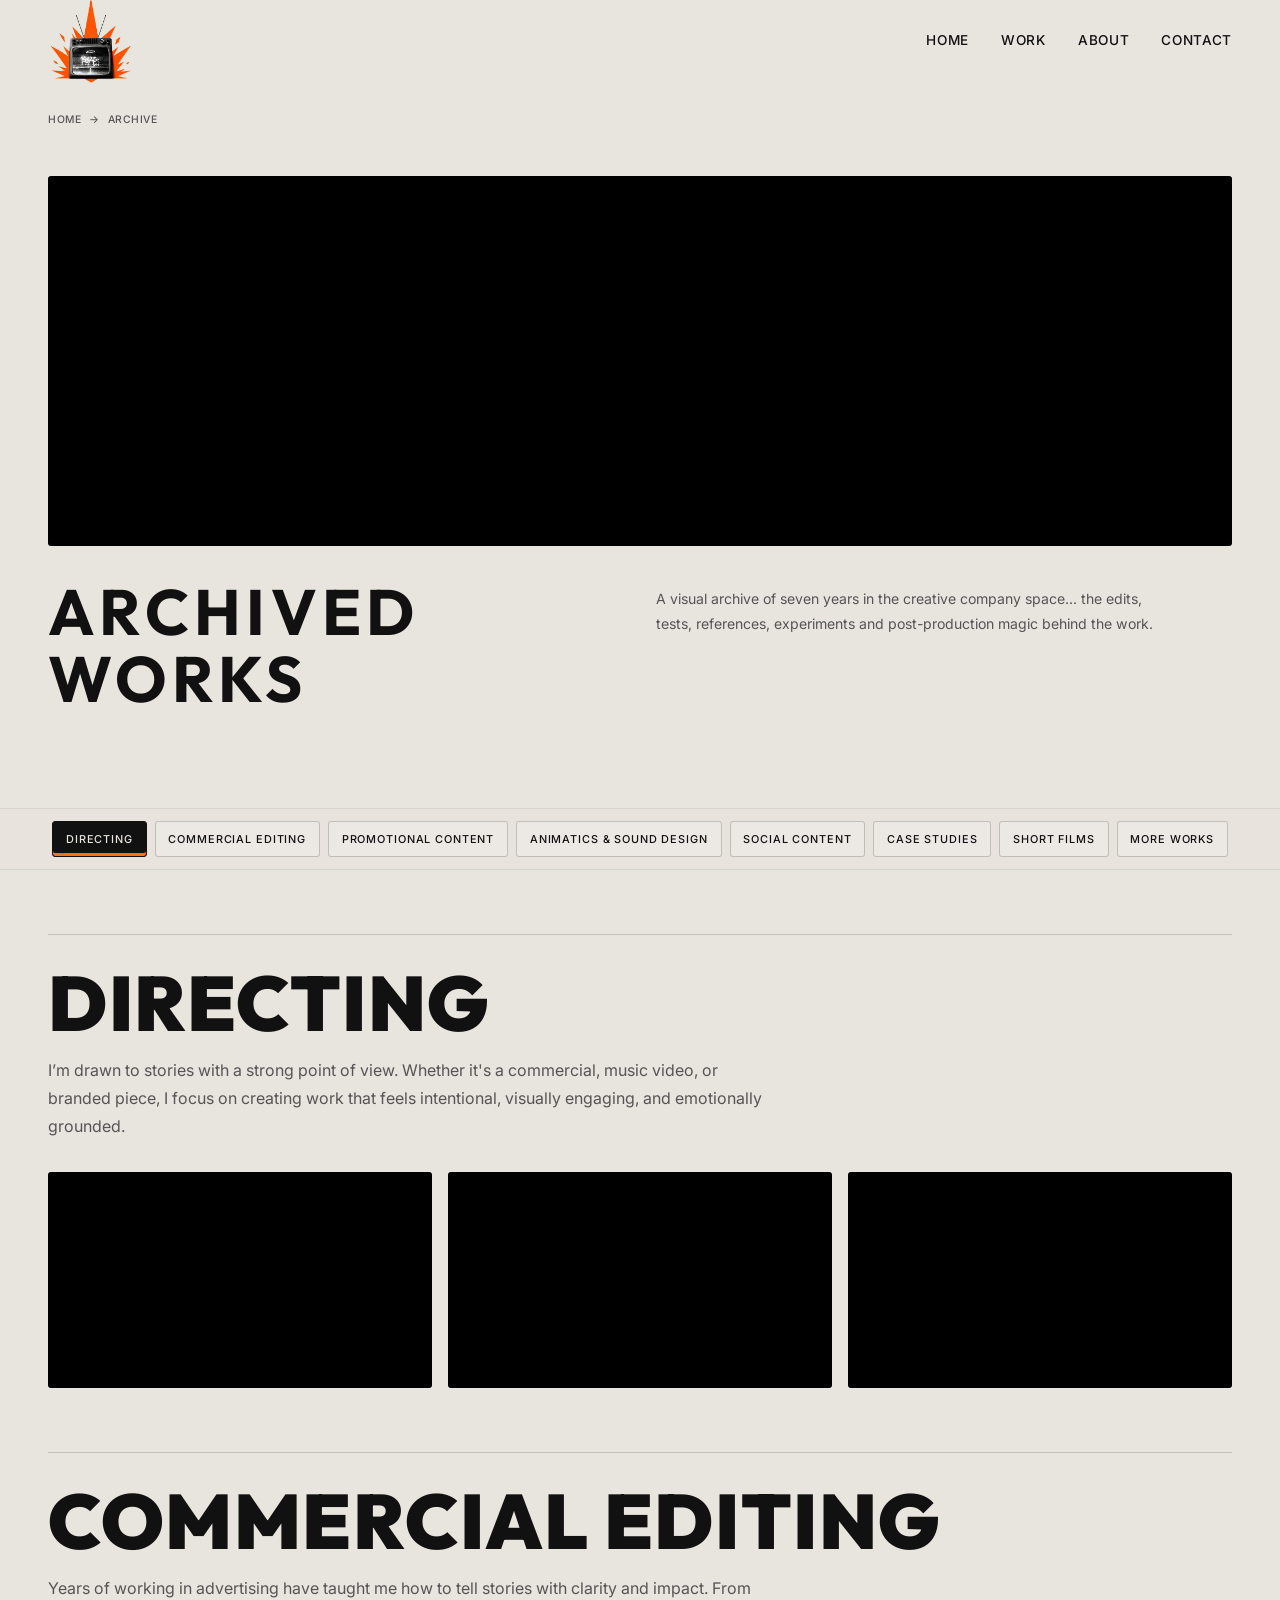
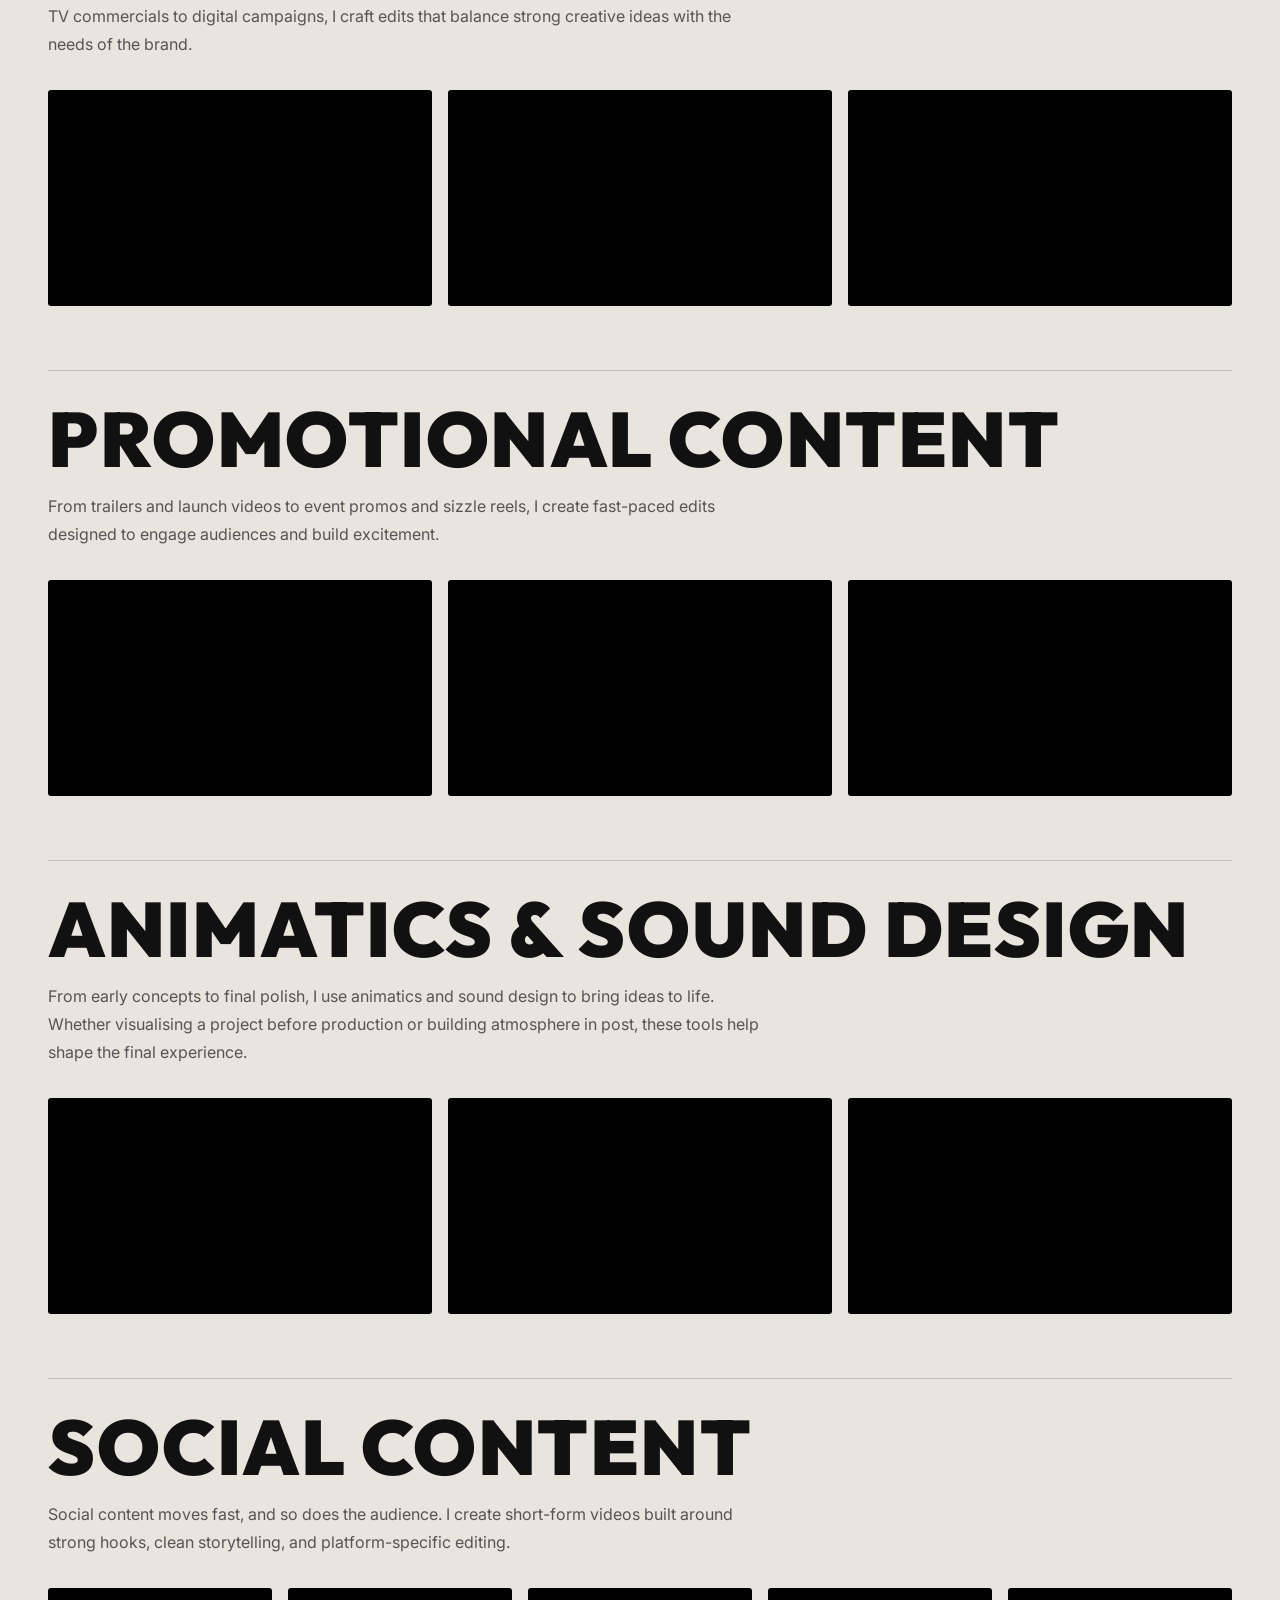
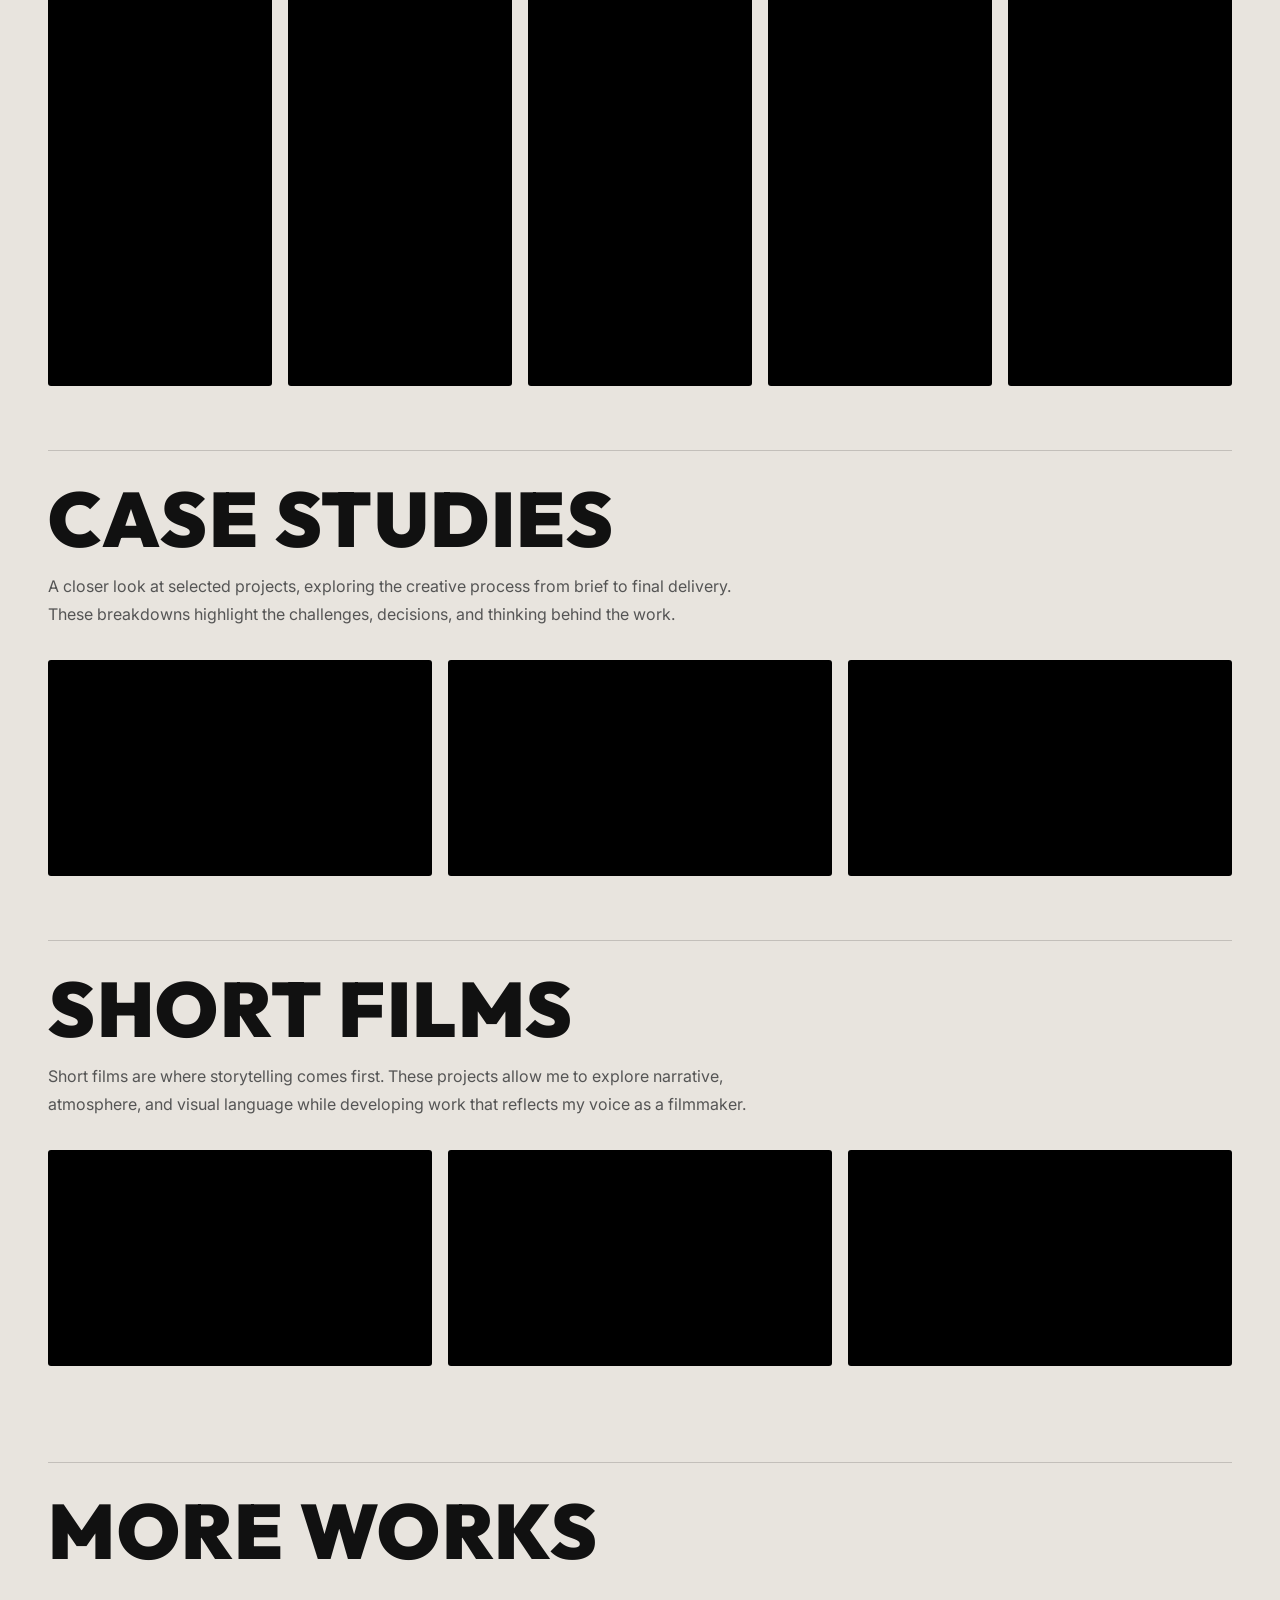
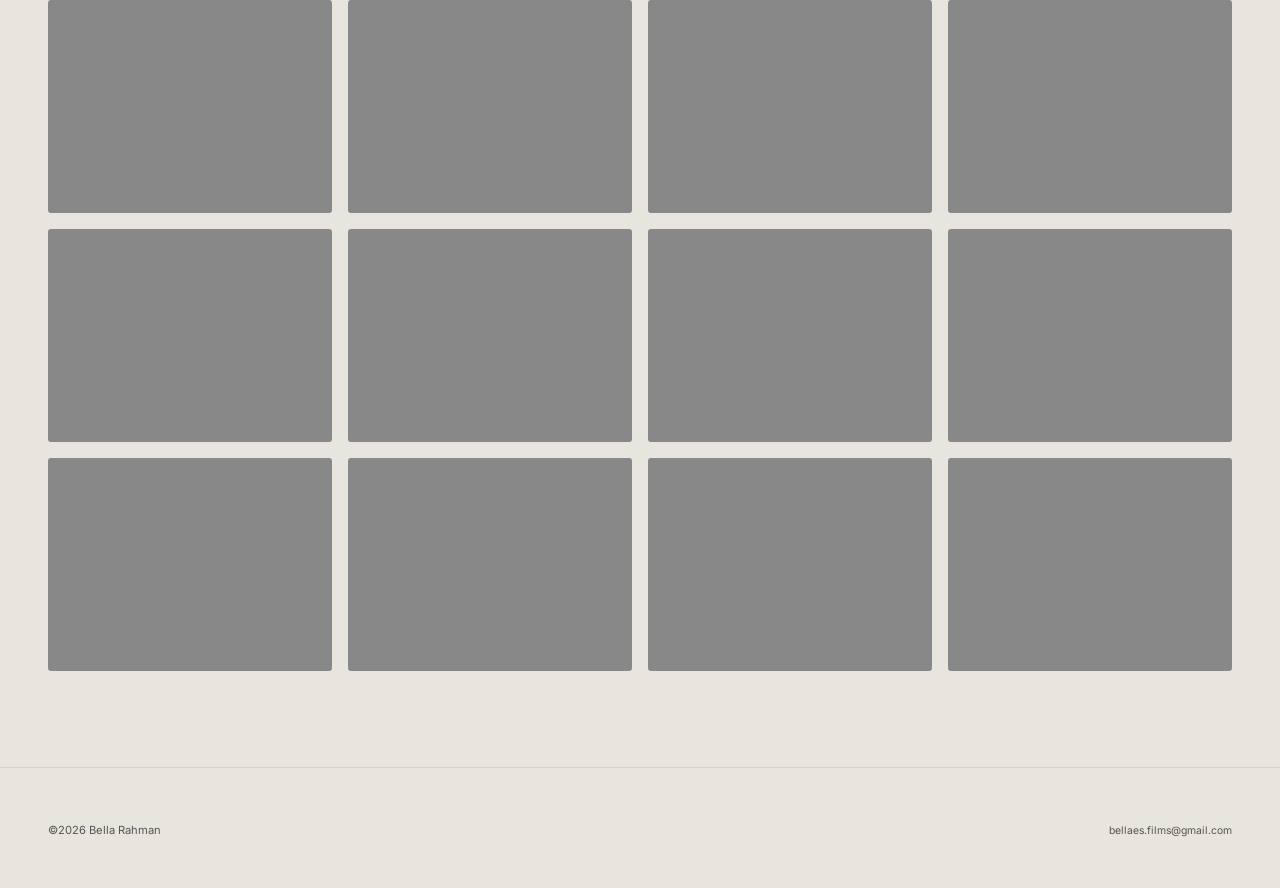
==== archive.html @ 09098a3b "Compress website videos" ====
<!DOCTYPE html>
<html lang="en">

<head>
  <meta charset="UTF-8">
  <meta name="viewport" content="width=device-width, initial-scale=1.0">
  <title>Archived Works — Bella Rahman</title>
  <meta name="description"
    content="A visual archive of seven years in the creative company space... the edits, tests, references, experiments and post-production magic behind the work.">
  <link rel="preconnect" href="https://fonts.googleapis.com">
  <link rel="preconnect" href="https://fonts.gstatic.com" crossorigin>
  <link
    href="https://fonts.googleapis.com/css2?family=Inter:wght@300;400;500;600&family=Outfit:wght@400;500;600;700;800;900&display=swap"
    rel="stylesheet">
  <link rel="icon" type="image/png" href="assets/images/bellaes-logo-tv-screen-75-favicon.png">
  <link rel="stylesheet" href="css/archive.css?v=9">
</head>

<body>

  <!-- ========== HEADER / NAV ========== -->
  <header id="site-header">
    <nav class="nav-container nav-container--archive">
      <a href="index.html" class="nav-logo nav-logo--icon" aria-label="Home">
        <img class="nav-logo-icon" src="assets/images/bellaes-logo-star-tv-transparent.png" alt="">
      </a>
      <div class="nav-links">
        <a href="index.html" class="nav-link">Home</a>
        <a href="archive.html" class="nav-link">Work</a>
        <a href="index.html#about" class="nav-link">About</a>
        <a href="contact.html" class="nav-link">Contact</a>
      </div>
    </nav>
  </header>

  <!-- ========== BREADCRUMB ========== -->
  <div class="breadcrumb-bar">
    <a href="index.html">HOME</a>
    <span class="breadcrumb-sep">→</span>
    <span class="breadcrumb-current">ARCHIVE</span>
  </div>

  <!-- ========== ARCHIVE BANNER ========== -->
  <section class="archive-banner" aria-label="Archive work banner">
    <video class="archive-banner-video" autoplay muted loop playsinline preload="metadata">
      <source src="assets/video/branding/bellaes-banner-1.mp4" type="video/mp4">
    </video>
  </section>

  <!-- ========== ARCHIVE INTRO ========== -->
  <section class="archive-intro">
    <div class="archive-intro-inner">
      <div class="archive-intro-left">
        <h1 class="archive-title">ARCHIVED<br>WORKS</h1>
      </div>
      <div class="archive-intro-right">
        <p class="archive-description">
          A visual archive of seven years in the creative company space... the edits, tests, references, experiments and
          post-production magic behind the work.
        </p>
      </div>
    </div>
  </section>

  <!-- ========== ARCHIVE CATEGORY TABS ========== -->
  <nav class="archive-tabs" aria-label="Archive category navigation">
    <a href="#directing">Directing</a>
    <a href="#commercial-editing">Commercial Editing</a>
    <a href="#promotional-content">Promotional Content</a>
    <a href="#animatics-sound-design">Animatics &amp; Sound Design</a>
    <a href="#social-content">Social Content</a>
    <a href="#case-studies">Case Studies</a>
    <a href="#short-films">Short Films</a>
    <a href="#more-works">More Works</a>
  </nav>

  <!-- ========== ARCHIVE CATEGORIES ========== -->
  <section class="archive-categories" aria-label="Archive work categories">
    <div class="archive-category reveal" id="directing" data-index="1">
      <h2>Directing</h2>
      <p>
        I’m drawn to stories with a strong point of view. Whether it's a commercial, music video, or branded piece, I
        focus on creating work that feels intentional, visually engaging, and emotionally grounded.
      </p>
      <div class="category-work-grid category-work-grid--three" aria-label="Directing work">
        <div class="category-work-item">
          <div class="gallery-thumb category-work-thumb">
            <video class="gallery-video" autoplay muted loop playsinline preload="metadata">
              <source src="assets/video/archive/directing/gxb-is-for-everywhere-online.mp4" type="video/mp4">
            </video>
            <div class="gallery-hover-label">GXB is for Everywhere</div>
          </div>
        </div>
        <div class="category-work-item">
          <div class="gallery-thumb category-work-thumb">
            <video class="gallery-video" autoplay muted loop playsinline preload="metadata">
              <source src="assets/video/archive/directing/stitch-summit-launch-online-2.mp4" type="video/mp4">
            </video>
            <div class="gallery-hover-label">Stitch Summit Launch</div>
          </div>
        </div>
        <div class="category-work-item">
          <div class="gallery-thumb category-work-thumb">
            <video class="gallery-video" autoplay muted loop playsinline preload="metadata">
              <source src="assets/video/archive/directing/mtv-base-mega-hits.mp4" type="video/mp4">
            </video>
            <div class="gallery-hover-label">MTV Base Mega Hits</div>
          </div>
        </div>
      </div>
    </div>
    <div class="archive-category reveal" id="commercial-editing" data-index="2">
      <h2>Commercial Editing</h2>
      <p>
        Years of working in advertising have taught me how to tell stories with clarity and impact. From TV commercials
        to digital campaigns, I craft edits that balance strong creative ideas with the needs of the brand.
      </p>
      <div class="category-work-grid category-work-grid--three" aria-label="Commercial editing work">
        <div class="category-work-item">
          <div class="gallery-thumb category-work-thumb">
            <video class="gallery-video" autoplay muted loop playsinline preload="metadata">
              <source src="assets/video/archive/commercial-editing/yoco-back-the-underdog.mp4" type="video/mp4">
            </video>
            <div class="gallery-hover-label">Yoco - Back The Underdog</div>
          </div>
        </div>
        <div class="category-work-item">
          <div class="gallery-thumb category-work-thumb">
            <video class="gallery-video" autoplay muted loop playsinline preload="metadata">
              <source src="assets/video/archive/commercial-editing/galxboy-ad-2-mar2024-online.mp4" type="video/mp4">
            </video>
            <div class="gallery-hover-label">Galxboy AD 2</div>
          </div>
        </div>
        <div class="category-work-item">
          <div class="gallery-thumb category-work-thumb">
            <video class="gallery-video" autoplay muted loop playsinline preload="metadata">
              <source src="assets/video/archive/commercial-editing/switch-to-iphone-responsive-1080p.mp4" type="video/mp4">
            </video>
            <div class="gallery-hover-label">Switch to iPhone</div>
          </div>
        </div>
      </div>
    </div>
    <div class="archive-category reveal" id="promotional-content" data-index="3">
      <h2>Promotional Content</h2>
      <p>
        From trailers and launch videos to event promos and sizzle reels, I create fast-paced edits designed to engage
        audiences and build excitement.
      </p>
      <div class="category-work-grid category-work-grid--three" aria-label="Promotional content work">
        <div class="category-work-item">
          <div class="gallery-thumb category-work-thumb">
            <video class="gallery-video" autoplay muted loop playsinline preload="metadata">
              <source src="assets/video/archive/promotional-content/senzo-murder-of-a-soccer-star-netflix.mp4" type="video/mp4">
            </video>
            <div class="gallery-hover-label">Senzo: Murder of a Soccer Star</div>
          </div>
        </div>
        <div class="category-work-item">
          <div class="gallery-thumb category-work-thumb">
            <video class="gallery-video" autoplay muted loop playsinline preload="metadata">
              <source src="assets/video/archive/promotional-content/mtv-base-blaze-the-trail.mp4" type="video/mp4">
            </video>
            <div class="gallery-hover-label">MTV Base Blaze The Trail</div>
          </div>
        </div>
        <div class="category-work-item">
          <div class="gallery-thumb category-work-thumb">
            <video class="gallery-video" autoplay muted loop playsinline preload="metadata">
              <source src="assets/video/archive/promotional-content/young-black-and-excellent-bet-2021.mp4" type="video/mp4">
            </video>
            <div class="gallery-hover-label">Young Black and Excellent</div>
          </div>
        </div>
      </div>
    </div>
    <div class="archive-category reveal" id="animatics-sound-design" data-index="4">
      <h2>Animatics &amp; Sound Design</h2>
      <p>
        From early concepts to final polish, I use animatics and sound design to bring ideas to life. Whether visualising
        a project before production or building atmosphere in post, these tools help shape the final experience.
      </p>
      <div class="category-work-grid category-work-grid--three" aria-label="Animatics and sound design work">
        <div class="category-work-item">
          <div class="gallery-thumb category-work-thumb">
            <video class="gallery-video" autoplay muted loop playsinline preload="metadata">
              <source src="assets/video/archive/animatics-sound-design/hunters-tso-mar2023-final-clean.mp4" type="video/mp4">
            </video>
            <div class="gallery-hover-label">Hunter's TSO</div>
          </div>
        </div>
        <div class="category-work-item">
          <div class="gallery-thumb category-work-thumb">
            <video class="gallery-video" autoplay muted loop playsinline preload="metadata">
              <source src="assets/video/archive/animatics-sound-design/metaversal-annual-video-dec2022-final.mp4" type="video/mp4">
            </video>
            <div class="gallery-hover-label">Metaversal Annual Video</div>
          </div>
        </div>
        <div class="category-work-item">
          <div class="gallery-thumb category-work-thumb">
            <video class="gallery-video" autoplay muted loop playsinline preload="metadata">
              <source src="assets/video/archive/animatics-sound-design/luno-tap-into-possibilities-sep2022.mp4" type="video/mp4">
            </video>
            <div class="gallery-hover-label">Luno Tap Into Possibilities</div>
          </div>
        </div>
      </div>
    </div>
    <div class="archive-category reveal" id="social-content" data-index="5">
      <h2>Social Content</h2>
      <p>
        Social content moves fast, and so does the audience. I create short-form videos built around strong hooks, clean
        storytelling, and platform-specific editing.
      </p>
      <div class="category-work-grid category-work-grid--social" aria-label="Social content work">
        <div class="category-work-item">
          <div class="gallery-thumb category-work-thumb category-work-thumb--portrait">
            <video class="gallery-video" autoplay muted loop playsinline preload="metadata">
              <source src="assets/video/archive/social-content/here-for-convenience-9x16-online-3.mp4" type="video/mp4">
            </video>
            <div class="gallery-hover-label">Here. For Convenience</div>
          </div>
        </div>
        <div class="category-work-item">
          <div class="gallery-thumb category-work-thumb category-work-thumb--portrait">
            <video class="gallery-video" autoplay muted loop playsinline preload="metadata">
              <source src="assets/video/archive/social-content/dolphcore-oct2024-final.mp4" type="video/mp4">
            </video>
            <div class="gallery-hover-label">Dolphcore</div>
          </div>
        </div>
        <div class="category-work-item">
          <div class="gallery-thumb category-work-thumb category-work-thumb--portrait">
            <video class="gallery-video" autoplay muted loop playsinline preload="metadata">
              <source src="assets/video/archive/social-content/dream-drive-how-to-9x16-online-v4.mp4" type="video/mp4">
            </video>
            <div class="gallery-hover-label">Dream Drive How To</div>
          </div>
        </div>
        <div class="category-work-item">
          <div class="gallery-thumb category-work-thumb category-work-thumb--portrait">
            <video class="gallery-video" autoplay muted loop playsinline preload="metadata">
              <source src="assets/video/archive/social-content/ppc-9x16-clean-web-logo.mp4" type="video/mp4">
            </video>
            <div class="gallery-hover-label">PPC Clean</div>
          </div>
        </div>
        <div class="category-work-item">
          <div class="gallery-thumb category-work-thumb category-work-thumb--portrait">
            <video class="gallery-video" autoplay muted loop playsinline preload="metadata">
              <source src="assets/video/archive/social-content/reboost-hero-30s-online-9x16.mp4" type="video/mp4">
            </video>
            <div class="gallery-hover-label">Reboost Hero</div>
          </div>
        </div>
      </div>
    </div>
    <div class="archive-category reveal" id="case-studies" data-index="6">
      <h2>Case Studies</h2>
      <p>
        A closer look at selected projects, exploring the creative process from brief to final delivery. These breakdowns
        highlight the challenges, decisions, and thinking behind the work.
      </p>
      <div class="category-work-grid category-work-grid--three" aria-label="Case studies work">
        <div class="category-work-item">
          <div class="gallery-thumb category-work-thumb">
            <video class="gallery-video" autoplay muted loop playsinline preload="metadata">
              <source src="assets/video/archive/case-studies/yoco-we-the-underdog-case-study-jul2022-final-v2.mp4" type="video/mp4">
            </video>
            <div class="gallery-hover-label">Yoco - We The Underdog</div>
          </div>
        </div>
        <div class="category-work-item">
          <div class="gallery-thumb category-work-thumb">
            <video class="gallery-video" autoplay muted loop playsinline preload="metadata">
              <source src="assets/video/archive/case-studies/spotify-mom-online-v1.mp4" type="video/mp4">
            </video>
            <div class="gallery-hover-label">Spotify MOM</div>
          </div>
        </div>
        <div class="category-work-item">
          <div class="gallery-thumb category-work-thumb">
            <video class="gallery-video" autoplay muted loop playsinline preload="metadata">
              <source src="assets/video/archive/case-studies/nedbank-case-study-online.mp4" type="video/mp4">
            </video>
            <div class="gallery-hover-label">Nedbank Case Study</div>
          </div>
        </div>
      </div>
    </div>
    <div class="archive-category reveal" id="short-films" data-index="7">
      <h2>Short Films</h2>
      <p>
        Short films are where storytelling comes first. These projects allow me to explore narrative, atmosphere, and
        visual language while developing work that reflects my voice as a filmmaker.
      </p>
      <div class="category-work-grid category-work-grid--three" aria-label="Short films work">
        <div class="category-work-item">
          <div class="gallery-thumb category-work-thumb">
            <video class="gallery-video" autoplay muted loop playsinline preload="metadata">
              <source src="assets/video/archive/short-films/deadline-at-5-online.mp4" type="video/mp4">
            </video>
            <div class="gallery-hover-label">Deadline @ 5</div>
          </div>
        </div>
        <div class="category-work-item">
          <div class="gallery-thumb category-work-thumb">
            <video class="gallery-video" autoplay muted loop playsinline preload="metadata">
              <source src="assets/video/archive/short-films/gxb-the-heist-4min-online-mtv-v2.mp4" type="video/mp4">
            </video>
            <div class="gallery-hover-label">GXB The Heist</div>
          </div>
        </div>
        <div class="category-work-item">
          <div class="gallery-thumb category-work-thumb">
            <video class="gallery-video" autoplay muted loop playsinline preload="metadata">
              <source src="assets/video/archive/short-films/ifhj-online-2.mp4" type="video/mp4">
            </video>
            <div class="gallery-hover-label">IFHJ</div>
          </div>
        </div>
      </div>
    </div>
  </section>

  <!-- ========== MORE WORKS ========== -->
  <section class="archive-gallery-section" id="more-works">
    <h2 class="more-works-title">More Works</h2>
    <div class="archive-gallery-grid">
      <div class="gallery-item reveal" data-index="1">
        <div class="gallery-thumb">
          <video class="gallery-video" autoplay muted loop playsinline preload="metadata">
            <source src="assets/video/archive/more-works/galxboy-ad-1-mar2024-online.mp4" type="video/mp4">
          </video>
          <div class="gallery-hover-label">Galxboy AD 1</div>
        </div>
      </div>

      <div class="gallery-item reveal" data-index="2">
        <div class="gallery-thumb">
          <video class="gallery-video" autoplay muted loop playsinline preload="metadata">
            <source src="assets/video/archive/more-works/nollywood-is-home-netflix-nov2021-master-final.mp4" type="video/mp4">
          </video>
          <div class="gallery-hover-label">Nollywood is Home</div>
        </div>
      </div>

      <div class="gallery-item reveal" data-index="3">
        <div class="gallery-thumb">
          <video class="gallery-video" autoplay muted loop playsinline preload="metadata">
            <source src="assets/video/archive/more-works/switch-to-iphone-1080p.mp4" type="video/mp4">
          </video>
          <div class="gallery-hover-label">Switch to iPhone</div>
        </div>
      </div>

      <div class="gallery-item reveal" data-index="4">
        <div class="gallery-thumb">
          <video class="gallery-video" autoplay muted loop playsinline preload="metadata">
            <source src="assets/video/archive/more-works/squad-deep-vj-theme-piece.mp4" type="video/mp4">
          </video>
          <div class="gallery-hover-label">Squad Deep VJ Theme Piece</div>
        </div>
      </div>

      <div class="gallery-item reveal" data-index="5">
        <div class="gallery-thumb">
          <video class="gallery-video" autoplay muted loop playsinline preload="metadata">
            <source src="assets/video/archive/more-works/vivo-nation-promo-final-update-2020.mp4" type="video/mp4">
          </video>
          <div class="gallery-hover-label">Vivo Nation Promo</div>
        </div>
      </div>

      <div class="gallery-item reveal" data-index="6">
        <div class="gallery-thumb">
          <video class="gallery-video" autoplay muted loop playsinline preload="metadata">
            <source src="assets/video/archive/more-works/stitch-elevate-launch-online-final.mp4" type="video/mp4">
          </video>
          <div class="gallery-hover-label">Stitch Elevate Launch</div>
        </div>
      </div>

      <div class="gallery-item reveal" data-index="7">
        <div class="gallery-thumb">
          <video class="gallery-video" autoplay muted loop playsinline preload="metadata">
            <source src="assets/video/archive/more-works/sabc-1-summer-2019.mp4" type="video/mp4">
          </video>
          <div class="gallery-hover-label">SABC 1 Summer</div>
        </div>
      </div>

      <div class="gallery-item reveal" data-index="8">
        <div class="gallery-thumb">
          <video class="gallery-video" autoplay muted loop playsinline preload="metadata">
            <source src="assets/video/archive/more-works/sabc-2-tvc-2019.mp4" type="video/mp4">
          </video>
          <div class="gallery-hover-label">SABC 2 TVC</div>
        </div>
      </div>

      <div class="gallery-item reveal" data-index="9">
        <div class="gallery-thumb">
          <video class="gallery-video" autoplay muted loop playsinline preload="metadata">
            <source src="assets/video/archive/more-works/coca-cola-nigerias-national-anthem.mp4" type="video/mp4">
          </video>
          <div class="gallery-hover-label">Coca-Cola Nigeria's National Anthem</div>
        </div>
      </div>

      <div class="gallery-item reveal" data-index="10">
        <div class="gallery-thumb">
          <video class="gallery-video" autoplay muted loop playsinline preload="metadata">
            <source src="assets/video/archive/more-works/africa-day-benefit-concert-gfx-sep2020-final.mp4" type="video/mp4">
          </video>
          <div class="gallery-hover-label">Africa Day Benefit Concert</div>
        </div>
      </div>

      <div class="gallery-item reveal" data-index="11">
        <div class="gallery-thumb">
          <video class="gallery-video" autoplay muted loop playsinline preload="metadata">
            <source src="assets/video/archive/more-works/friday-movies-action-nights-jun2020-master.mp4" type="video/mp4">
          </video>
          <div class="gallery-hover-label">Friday Movies Action Nights</div>
        </div>
      </div>

      <div class="gallery-item reveal" data-index="12">
        <div class="gallery-thumb">
          <video class="gallery-video" autoplay muted loop playsinline preload="metadata">
            <source src="assets/video/archive/more-works/naked-on-hold-yoga-1080p-2.mp4" type="video/mp4">
          </video>
          <div class="gallery-hover-label">Naked On Hold Yoga</div>
        </div>
      </div>
    </div>
  </section>

  <div class="archive-lightbox" id="archive-lightbox" aria-hidden="true">
    <button class="archive-lightbox-close" type="button" aria-label="Close preview">×</button>
    <div class="archive-lightbox-stage" role="dialog" aria-modal="true" aria-label="Archive image preview">
      <div class="archive-lightbox-art" id="archive-lightbox-art"></div>
      <p class="archive-lightbox-caption" id="archive-lightbox-caption"></p>
    </div>
  </div>

  <!-- ========== FOOTER ========== -->
  <footer id="site-footer" class="site-footer">
    <div class="footer-container">
      <div class="footer-left">
        <span class="footer-copyright">©2026 Bella Rahman</span>
      </div>
      <div class="footer-right">
        <a href="mailto:bellaes.films@gmail.com">bellaes.films@gmail.com</a>
      </div>
    </div>
  </footer>

  <script>
    // Scroll reveal
    const reveals = document.querySelectorAll('.reveal');
    const observer = new IntersectionObserver((entries) => {
      entries.forEach(entry => {
        if (entry.isIntersecting) {
          const el = entry.target;
          const idx = parseInt(el.dataset.index) || 0;
          setTimeout(() => {
            el.classList.add('visible');
          }, (idx % 4) * 80);
          observer.unobserve(el);
        }
      });
    }, { threshold: 0.08 });

    reveals.forEach(el => observer.observe(el));

    // Keep archive category tabs available and highlight the current section
    const archiveTabLinks = Array.from(document.querySelectorAll('.archive-tabs a'));
    const archiveSections = archiveTabLinks
      .map(link => document.querySelector(link.getAttribute('href')))
      .filter(Boolean);

    function setActiveArchiveTab(sectionId) {
      archiveTabLinks.forEach(link => {
        const isActive = link.getAttribute('href') === `#${sectionId}`;
        link.classList.toggle('is-active', isActive);
        if (isActive) {
          link.setAttribute('aria-current', 'true');
        } else {
          link.removeAttribute('aria-current');
        }
      });
    }

    function updateActiveArchiveTabFromScroll() {
      const tabs = document.querySelector('.archive-tabs');
      const marker = window.scrollY + (tabs?.offsetHeight || 0) + 180;
      const currentSection = archiveSections.reduce((current, section) => {
        return section.offsetTop <= marker ? section : current;
      }, archiveSections[0]);

      if (currentSection) {
        setActiveArchiveTab(currentSection.id);
      }
    }

    let tabScrollFrame = null;
    window.addEventListener('scroll', () => {
      if (tabScrollFrame) return;
      tabScrollFrame = window.requestAnimationFrame(() => {
        updateActiveArchiveTabFromScroll();
        tabScrollFrame = null;
      });
    }, { passive: true });

    archiveTabLinks.forEach(link => {
      link.addEventListener('click', () => {
        const sectionId = link.getAttribute('href').slice(1);
        setActiveArchiveTab(sectionId);
      });
    });

    if (window.location.hash) {
      setActiveArchiveTab(window.location.hash.slice(1));
    } else if (archiveSections[0]) {
      setActiveArchiveTab(archiveSections[0].id);
    }
    updateActiveArchiveTabFromScroll();

    // Hide/show nav on scroll
    let lastY = 0;
    const header = document.getElementById('site-header');
    window.addEventListener('scroll', () => {
      const y = window.scrollY;
      if (y > lastY && y > 100) {
        header.style.transform = 'translateY(-100%)';
      } else {
        header.style.transform = 'translateY(0)';
      }
      lastY = y;
    }, { passive: true });

    // Large archive preview overlay
    const lightbox = document.getElementById('archive-lightbox');
    const lightboxArt = document.getElementById('archive-lightbox-art');
    const lightboxCaption = document.getElementById('archive-lightbox-caption');
    const closeLightbox = document.querySelector('.archive-lightbox-close');
    const backgroundClasses = [
      'gallery-img--dark-sphere',
      'gallery-img--white-powder',
      'gallery-img--green-texture',
      'gallery-img--fabric-blue',
      'gallery-img--neon-tape',
      'gallery-img--3d-abstract',
      'gallery-img--dark-silk',
      'gallery-img--rust-fabric',
      'gallery-img--rock-orange',
      'gallery-img--wheel-dark',
      'gallery-img--neon-disc',
      'gallery-img--clouds',
      'gallery-img--gradient-purple',
      'gallery-img--metal-surface',
      'gallery-img--paper-torn',
      'gallery-img--liquid-gold'
    ];

    function openPreview(thumb) {
      document.querySelectorAll('.gallery-thumb video').forEach(thumbVideo => {
        thumbVideo.muted = true;
        thumbVideo.volume = 0;
      });

      const label = thumb.querySelector('.gallery-hover-label')?.textContent || 'Archive preview';
      const img = thumb.querySelector('img');
      const video = thumb.querySelector('video');
      const videoSource = video?.currentSrc || video?.querySelector('source')?.src;
      const loadedImage = img && img.style.display !== 'none' && img.complete && img.naturalWidth > 0;
      const loadedVideo = video && videoSource;
      const backgroundClass = backgroundClasses.find(className => thumb.classList.contains(className));

      lightboxArt.className = 'archive-lightbox-art';
      lightbox.classList.remove('archive-lightbox--video');
      lightboxArt.innerHTML = '';

      if (loadedVideo) {
        lightbox.classList.add('archive-lightbox--video');
        lightboxArt.classList.add('archive-lightbox-art--video');
        const previewVideo = document.createElement('video');
        previewVideo.src = videoSource;
        previewVideo.autoplay = true;
        previewVideo.muted = false;
        previewVideo.volume = 1;
        previewVideo.loop = true;
        previewVideo.playsInline = true;
        previewVideo.controls = true;
        lightboxArt.appendChild(previewVideo);
        previewVideo.play().catch(() => {
          previewVideo.muted = true;
          previewVideo.play();
        });
      } else if (loadedImage) {
        const previewImg = document.createElement('img');
        previewImg.src = img.src;
        previewImg.alt = img.alt || label;
        lightboxArt.appendChild(previewImg);
      } else if (backgroundClass) {
        lightboxArt.classList.add(backgroundClass);
      }

      lightboxCaption.textContent = label;
      lightbox.setAttribute('aria-hidden', 'false');
      document.body.classList.add('lightbox-open');
      closeLightbox.focus();
    }

    function hidePreview() {
      lightboxArt.querySelectorAll('video').forEach(previewVideo => {
        previewVideo.pause();
        previewVideo.muted = true;
        previewVideo.volume = 0;
      });

      lightbox.setAttribute('aria-hidden', 'true');
      document.body.classList.remove('lightbox-open');
      lightbox.classList.remove('archive-lightbox--video');
      lightboxArt.innerHTML = '';
    }

    document.querySelectorAll('.gallery-thumb').forEach(thumb => {
      thumb.setAttribute('tabindex', '0');
      thumb.setAttribute('role', 'button');
      thumb.setAttribute('aria-label', `Preview ${thumb.querySelector('.gallery-hover-label')?.textContent || 'archive image'}`);
      thumb.addEventListener('click', () => openPreview(thumb));
      thumb.addEventListener('keydown', event => {
        if (event.key === 'Enter' || event.key === ' ') {
          event.preventDefault();
          openPreview(thumb);
        }
      });
    });

    closeLightbox.addEventListener('click', hidePreview);
    lightbox.addEventListener('click', event => {
      if (event.target === lightbox) hidePreview();
    });
    window.addEventListener('keydown', event => {
      if (event.key === 'Escape' && lightbox.getAttribute('aria-hidden') === 'false') {
        hidePreview();
      }
    });
  </script>

</body>

</html>
---- css/archive.css ----
/* ===================================
   RESET & BASE
   =================================== */
*,
*::before,
*::after {
  margin: 0;
  padding: 0;
  box-sizing: border-box;
}

::selection {
  background-color: #000000;
  color: #2d8fff;
}

:root {
  --color-bg: #E8E4DE;
  --color-text: #111111;
  --color-text-muted: #555555;
  --color-white: #ffffff;
  --color-black: #000000;
  --font-primary: 'Outfit', sans-serif;
  --font-body: 'Inter', sans-serif;
  --spacing-xs: 0.5rem;
  --spacing-sm: 1rem;
  --spacing-md: 2rem;
  --spacing-lg: 4rem;
  --spacing-xl: 6rem;
  --site-max-width: 1440px;
  --site-margin: clamp(1.25rem, 4vw, 3rem);
  --nav-height: 80px;
  --gap: var(--spacing-sm);
}

html {
  scroll-behavior: smooth;
  -webkit-font-smoothing: antialiased;
  -moz-osx-font-smoothing: grayscale;
}

body {
  font-family: var(--font-body);
  background-color: var(--color-bg);
  color: var(--color-text);
  line-height: 1.5;
  overflow-x: hidden;
}

body.lightbox-open {
  overflow: hidden;
}

a {
  text-decoration: none;
  color: inherit;
  transition: opacity 0.3s ease;
}

a:hover {
  opacity: 0.6;
}

:where(a, button, [role="button"], .gallery-thumb) {
  position: relative;
}

:where(a, button, [role="button"], .gallery-thumb)::after {
  content: "";
  position: absolute;
  top: 0;
  right: 0;
  z-index: 8;
  width: var(--click-crown-size, clamp(14px, 1.25em, 28px));
  height: var(--click-crown-size, clamp(14px, 1.25em, 28px));
  background: url("../assets/images/click-crown-marker-red-gif.png?v=1") center / contain no-repeat;
  opacity: 0;
  pointer-events: none;
  transform: translate(44%, -62%) rotate(-6deg) scale(0.72);
  transform-origin: 50% 70%;
  transition: opacity 0.18s ease, transform 0.18s ease;
}

:where(a, button, [role="button"], .gallery-thumb):hover::after,
:where(a, button, [role="button"], .gallery-thumb):focus::after,
:where(a, button, [role="button"], .gallery-thumb):focus-visible::after,
.gallery-thumb:focus::after {
  opacity: 1;
  transform: translate(44%, -62%) rotate(-3deg) scale(1);
  animation: click-crown-hover 1.15s ease-in-out infinite alternate;
}

.nav-logo--icon {
  --click-crown-size: 26px;
}

.nav-link,
.archive-tabs a,
.breadcrumb-bar a,
.archive-lightbox-close,
.footer-right a {
  --click-crown-size: 22px;
}

.gallery-thumb {
  --click-crown-size: clamp(18px, 3vw, 32px);
}

.gallery-thumb::after {
  top: 0.55rem;
  right: 0.55rem;
  transform: rotate(-6deg) scale(0.72);
}

.gallery-thumb:hover::after,
.gallery-thumb:focus::after,
.gallery-thumb:focus-visible::after {
  transform: rotate(-3deg) scale(1);
  animation-name: click-crown-hover-inset;
}

@keyframes click-crown-hover {
  from {
    transform: translate(44%, -62%) rotate(-7deg) scale(0.96);
  }

  to {
    transform: translate(44%, -72%) rotate(5deg) scale(1.06);
  }
}

@keyframes click-crown-hover-inset {
  from {
    transform: translateY(0) rotate(-7deg) scale(0.96);
  }

  to {
    transform: translateY(-6px) rotate(5deg) scale(1.06);
  }
}

ul {
  list-style: none;
}

img {
  display: block;
  max-width: 100%;
  height: auto;
}

/* ===================================
   HEADER / NAVIGATION
   =================================== */
#site-header {
  position: fixed;
  top: 0;
  left: 0;
  width: 100%;
  z-index: 1000;
  background-color: var(--color-bg);
  transition: transform 0.35s cubic-bezier(0.25, 0.46, 0.45, 0.94);
}

.nav-container {
  display: flex;
  justify-content: space-between;
  align-items: center;
  height: var(--nav-height);
  max-width: var(--site-max-width);
  margin: 0 auto;
  padding: 0 var(--site-margin);
}

.nav-logo {
  font-family: var(--font-body);
  font-size: 0.7rem;
  font-weight: 500;
  letter-spacing: 0.05em;
  text-transform: uppercase;
}

.nav-links {
  display: flex;
  gap: var(--spacing-md);
}

.nav-link {
  font-family: var(--font-body);
  font-size: 0.85rem;
  font-weight: 500;
  letter-spacing: 0.05em;
  text-transform: uppercase;
}

.nav-logo--icon {
  display: inline-flex;
  align-items: center;
  justify-content: center;
  width: 86px;
  height: 86px;
  opacity: 1;
}

.nav-logo-icon {
  width: 100%;
  height: 100%;
  object-fit: contain;
  display: block;
}

/* ===================================
   BREADCRUMB
   =================================== */
.breadcrumb-bar {
  display: flex;
  align-items: center;
  gap: 0.5rem;
  padding-top: calc(var(--nav-height) + var(--spacing-md));
  padding-bottom: var(--spacing-sm);
  padding-left: var(--site-margin);
  padding-right: var(--site-margin);
  max-width: var(--site-max-width);
  margin: 0 auto;
}

.breadcrumb-bar a,
.breadcrumb-bar span {
  font-family: var(--font-body);
  font-size: 0.65rem;
  font-weight: 500;
  letter-spacing: 0.05em;
  text-transform: uppercase;
  color: var(--color-text-muted);
}

.breadcrumb-current {
  color: var(--color-text);
}

/* ===================================
   ARCHIVE BANNER
   =================================== */
.archive-banner {
  padding: var(--spacing-md) var(--site-margin) 0;
  max-width: var(--site-max-width);
  margin: 0 auto;
}

.archive-banner-video {
  display: block;
  width: 100%;
  aspect-ratio: 16 / 5;
  object-fit: cover;
  border-radius: 3px;
  background-color: var(--color-black);
}

/* ===================================
   ARCHIVE INTRO HEADER
   =================================== */
.archive-intro {
  padding-top: var(--spacing-md);
  padding-bottom: var(--spacing-xl);
  padding-left: var(--site-margin);
  padding-right: var(--site-margin);
  max-width: var(--site-max-width);
  margin: 0 auto;
}

.archive-intro-inner {
  display: grid;
  grid-template-columns: 1fr 1fr;
  gap: var(--spacing-md);
  align-items: start;
}

.archive-intro-left {
  display: flex;
  flex-direction: column;
  gap: var(--spacing-md);
}

.archive-title {
  font-family: var(--font-primary);
  font-size: clamp(2rem, 5vw, 4rem);
  font-weight: 700;
  letter-spacing: 0.08em;
  text-transform: uppercase;
  line-height: 1.05;
  color: var(--color-text);
}

.archive-intro-right {
  display: flex;
  align-items: flex-start;
  padding-top: 0.5rem;
}

.archive-description {
  font-family: var(--font-body);
  font-size: clamp(0.8rem, 1.1vw, 1rem);
  font-weight: 400;
  color: var(--color-text-muted);
  line-height: 1.8;
  max-width: 520px;
}

/* ===================================
   ARCHIVE CATEGORY TABS
   =================================== */
.archive-tabs {
  position: sticky;
  top: var(--nav-height);
  z-index: 900;
  display: flex;
  flex-wrap: wrap;
  justify-content: center;
  gap: 0.5rem;
  width: 100%;
  padding: 0.75rem var(--site-margin);
  margin: 0 auto var(--spacing-lg);
  border-top: 1px solid rgba(0, 0, 0, 0.08);
  border-bottom: 1px solid rgba(0, 0, 0, 0.08);
  background-color: rgba(232, 228, 222, 0.94);
  backdrop-filter: blur(16px);
}

.archive-tabs a {
  display: inline-flex;
  align-items: center;
  min-height: 36px;
  padding: 0.55rem 0.8rem;
  border: 1px solid rgba(0, 0, 0, 0.18);
  border-radius: 3px;
  font-family: var(--font-body);
  font-size: 0.68rem;
  font-weight: 500;
  letter-spacing: 0.08em;
  line-height: 1;
  text-transform: uppercase;
  color: var(--color-text);
  background-color: rgba(255, 255, 255, 0.16);
}

.archive-tabs a:hover {
  opacity: 1;
  background-color: rgba(0, 0, 0, 0.08);
}

.archive-tabs a.is-active,
.archive-tabs a[aria-current="true"] {
  border-color: var(--color-text);
  color: var(--color-bg);
  background-color: var(--color-text);
  box-shadow: inset 0 -3px 0 #ff7017;
}

/* ===================================
   ARCHIVE CATEGORIES
   =================================== */
.archive-categories {
  display: grid;
  grid-template-columns: 1fr;
  gap: var(--spacing-lg);
  padding: 0 var(--site-margin) var(--spacing-xl);
  max-width: var(--site-max-width);
  margin: 0 auto;
}

.archive-category {
  padding-top: var(--spacing-md);
  border-top: 1px solid rgba(0, 0, 0, 0.16);
  scroll-margin-top: calc(var(--nav-height) + 5rem);
}

.archive-category h2 {
  margin-bottom: var(--spacing-sm);
  font-family: var(--font-primary);
  font-size: clamp(1.6rem, 6vw, 5.5rem);
  font-weight: 900;
  letter-spacing: 0.02em;
  line-height: 0.95;
  text-transform: uppercase;
  color: var(--color-text);
  white-space: nowrap;
}

.archive-category p {
  max-width: 720px;
  font-family: var(--font-body);
  font-size: clamp(0.95rem, 1.25vw, 1.15rem);
  font-weight: 400;
  color: var(--color-text-muted);
  line-height: 1.75;
}

.category-work-grid {
  display: grid;
  grid-template-columns: repeat(2, minmax(0, 1fr));
  gap: var(--spacing-sm);
  margin-top: var(--spacing-md);
}

.category-work-grid--three {
  grid-template-columns: repeat(3, minmax(0, 1fr));
}

.category-work-grid--social {
  grid-template-columns: repeat(5, minmax(0, 1fr));
  align-items: start;
}

.category-work-thumb {
  aspect-ratio: 16 / 9;
  cursor: pointer;
  background-color: var(--color-black);
}

.category-work-thumb--portrait {
  aspect-ratio: 9 / 16;
}

.category-work-thumb .gallery-video {
  object-fit: contain;
}

/* ===================================
   GALLERY GRID
   =================================== */
.archive-gallery-section {
  padding: 0 var(--site-margin) var(--spacing-xl);
  max-width: var(--site-max-width);
  margin: 0 auto;
  scroll-margin-top: calc(var(--nav-height) + 6.5rem);
}

.more-works-title {
  margin-bottom: var(--spacing-md);
  padding-top: var(--spacing-md);
  border-top: 1px solid rgba(0, 0, 0, 0.16);
  font-family: var(--font-primary);
  font-size: clamp(1.6rem, 6vw, 5.5rem);
  font-weight: 900;
  letter-spacing: 0.02em;
  line-height: 0.95;
  text-transform: uppercase;
  color: var(--color-text);
}

.archive-gallery-grid {
  display: grid;
  grid-template-columns: repeat(4, 1fr);
  gap: var(--gap);
}

.gallery-item {
  cursor: pointer;
}

.gallery-thumb {
  position: relative;
  overflow: hidden;
  aspect-ratio: 4 / 3;
  border-radius: 3px;
  background-color: #888;
}

.gallery-thumb.category-work-thumb {
  aspect-ratio: 16 / 9;
  background-color: var(--color-black);
}

.gallery-thumb.category-work-thumb--portrait {
  aspect-ratio: 9 / 16;
}

.gallery-img {
  width: 100%;
  height: 100%;
  object-fit: cover;
  transition: transform 0.7s cubic-bezier(0.25, 0.46, 0.45, 0.94);
  will-change: transform;
}

.gallery-video {
  width: 100%;
  height: 100%;
  object-fit: cover;
  display: block;
  position: relative;
  z-index: 2;
}

.gallery-item:hover .gallery-img {
  transform: scale(1.06);
}

.gallery-item:hover .gallery-video,
.category-work-item:hover .gallery-video {
  transform: scale(1.06);
}

/* Hover label */
.gallery-hover-label {
  position: absolute;
  bottom: 0;
  left: 0;
  right: 0;
  z-index: 3;
  padding: 1rem;
  font-family: var(--font-body);
  font-size: 0.6rem;
  font-weight: 500;
  letter-spacing: 0.1em;
  text-transform: uppercase;
  color: #ffffff;
  background: linear-gradient(to top, rgba(0, 0, 0, 0.6) 0%, transparent 100%);
  opacity: 0;
  transform: translateY(6px);
  transition: opacity 0.4s ease, transform 0.4s ease;
}

.gallery-item:hover .gallery-hover-label,
.gallery-thumb:focus-visible .gallery-hover-label,
.category-work-item:hover .gallery-hover-label {
  opacity: 1;
  transform: translateY(0);
}

/* ===================================
   FULLSCREEN PREVIEW
   =================================== */
.archive-lightbox {
  position: fixed;
  inset: 0;
  z-index: 2000;
  display: grid;
  place-items: center;
  padding: var(--site-margin);
  background-color: rgba(17, 17, 17, 0.88);
  opacity: 0;
  pointer-events: none;
  transition: opacity 0.25s ease;
}

.archive-lightbox[aria-hidden="false"] {
  opacity: 1;
  pointer-events: auto;
}

.archive-lightbox-stage {
  width: min(100%, 1200px);
}

.archive-lightbox--video {
  padding: clamp(1rem, 3vw, 2.5rem);
  background-color: rgba(0, 0, 0, 0.92);
}

.archive-lightbox--video .archive-lightbox-stage {
  width: min(100%, 1500px);
  height: min(100%, calc(100vh - clamp(2rem, 6vw, 5rem)));
  display: grid;
  place-items: center;
}

.archive-lightbox-art {
  width: 100%;
  aspect-ratio: 16 / 10;
  border-radius: 4px;
  overflow: hidden;
  background-color: #111;
}

.archive-lightbox-art img {
  width: 100%;
  height: 100%;
  object-fit: contain;
  background-color: #111;
}

.archive-lightbox-art video {
  width: 100%;
  height: 100%;
  object-fit: contain;
  background-color: #111;
}

.archive-lightbox-art.archive-lightbox-art--video {
  width: 100%;
  height: auto;
  max-height: 100%;
  aspect-ratio: 16 / 9;
  border-radius: 4px;
}

.archive-lightbox-art.archive-lightbox-art--video video {
  object-fit: contain;
}

.archive-lightbox-caption {
  margin-top: var(--spacing-sm);
  font-family: var(--font-body);
  font-size: 0.7rem;
  font-weight: 500;
  letter-spacing: 0.08em;
  text-transform: uppercase;
  color: rgba(255, 255, 255, 0.72);
}

.archive-lightbox-close {
  position: fixed;
  top: clamp(0.75rem, 2vw, 1.5rem);
  right: clamp(0.75rem, 2vw, 1.5rem);
  z-index: 2001;
  width: 44px;
  height: 44px;
  border: 0;
  border-radius: 50%;
  background-color: rgba(255, 255, 255, 0.12);
  color: #fff;
  font-size: 2rem;
  line-height: 1;
  cursor: pointer;
}

/* ===================================
   CSS GRADIENT IMAGE PLACEHOLDERS
   Inspired by the reference grid of
   varied textures and colors.
   =================================== */

/* Row 1 */
.gallery-img--dark-sphere {
  background:
    radial-gradient(ellipse at 38% 35%, #3a3a3a 0%, #111 60%, #000 100%);
}

.gallery-img--white-powder {
  background:
    radial-gradient(ellipse at center, #f0eeeb 30%, #d8d4cf 70%, #c5c0b8 100%);
}

.gallery-img--green-texture {
  background:
    radial-gradient(ellipse at 40% 45%, #1a6e2a 0%, #0e4e1a 40%, #072010 100%);
}

.gallery-img--fabric-blue {
  background:
    linear-gradient(135deg, #c9cdd4 0%, #8fa0af 35%, #d0cbc8 65%, #a8b5be 100%);
}

/* Row 2 */
.gallery-img--neon-tape {
  background:
    linear-gradient(150deg, #b0b0ae 0%, #787878 40%, #4c4c4c 70%, #939393 100%);
  position: relative;
}

.gallery-img--neon-tape::after {
  content: '';
  position: absolute;
  inset: 0;
  z-index: 1;
  background:
    repeating-linear-gradient(
      -45deg,
      transparent 0px,
      transparent 18px,
      rgba(200, 240, 30, 0.25) 18px,
      rgba(200, 240, 30, 0.25) 22px
    );
}

.gallery-img--3d-abstract {
  background:
    radial-gradient(ellipse at 55% 50%, #c5d0e0 0%, #8090b0 40%, #7090c8 80%, #4466aa 100%);
}

.gallery-img--dark-silk {
  background:
    linear-gradient(160deg, #1a1a1e 0%, #2a2a30 30%, #141418 60%, #0e0e12 100%);
}

.gallery-img--rust-fabric {
  background:
    linear-gradient(135deg, #8b3a1a 0%,  #c04a22 30%, #a03020 60%, #6a2010 100%);
  position: relative;
}

.gallery-img--rust-fabric::after {
  content: '';
  position: absolute;
  inset: 0;
  background:
    repeating-linear-gradient(
      90deg,
      transparent 0px,
      transparent 3px,
      rgba(0,0,0,0.12) 3px,
      rgba(0,0,0,0.12) 4px
    );
}

/* Row 3 */
.gallery-img--rock-orange {
  background:
    radial-gradient(ellipse at 35% 60%, #c4621a 0%, #a04810 40%, #7a3408 70%, #5a2407 100%);
}

.gallery-img--wheel-dark {
  background:
    radial-gradient(circle at 48% 48%, #2e2e2e 0%, #1a1a1a 45%, #0a0a0a 80%, #000 100%);
  position: relative;
}

.gallery-img--wheel-dark::before {
  content: '';
  position: absolute;
  inset: 10%;
  border-radius: 50%;
  border: 2px solid rgba(255,255,255,0.06);
  background: radial-gradient(circle at 45% 40%, #3a3a3a 0%, #111 60%);
}

.gallery-img--neon-disc {
  background:
    linear-gradient(145deg, #c8cac8 0%, #d0d2ce 40%, #b0b4b0 70%, #a0a4a0 100%);
  position: relative;
}

.gallery-img--clouds {
  background:
    linear-gradient(180deg, #9aafc0 0%, #b8cad8 40%, #d0dde6 70%, #c0cdd8 100%);
}

/* Row 4 */
.gallery-img--gradient-purple {
  background:
    linear-gradient(135deg, #4a2a6a 0%, #7a3a9a 35%, #c060c8 65%, #e080d0 100%);
}

.gallery-img--metal-surface {
  background:
    linear-gradient(108deg, #9a9a9a 0%, #c8c8c8 25%, #888 50%, #b4b4b4 75%, #a0a0a0 100%);
  position: relative;
}

.gallery-img--metal-surface::after {
  content: '';
  position: absolute;
  inset: 0;
  background:
    repeating-linear-gradient(
      105deg,
      transparent 0px,
      transparent 6px,
      rgba(255,255,255,0.07) 6px,
      rgba(255,255,255,0.07) 7px
    );
}

.gallery-img--paper-torn {
  background:
    linear-gradient(145deg, #f0ece4 0%, #e0dbd2 40%, #ccc8c0 70%, #d8d4cc 100%);
  position: relative;
}

.gallery-img--paper-torn::before {
  content: '';
  position: absolute;
  inset: 0;
  background:
    radial-gradient(ellipse at 30% 40%, rgba(180,170,158,0.6) 0%, transparent 50%),
    radial-gradient(ellipse at 70% 65%, rgba(160,152,140,0.4) 0%, transparent 40%);
}

.gallery-img--liquid-gold {
  background:
    linear-gradient(135deg, #7a5a08 0%, #c49a18 25%, #e8c840 50%, #b88820 75%, #8a6010 100%);
  position: relative;
}

.gallery-img--liquid-gold::after {
  content: '';
  position: absolute;
  inset: 0;
  background:
    radial-gradient(ellipse at 40% 35%, rgba(255, 230, 100, 0.5) 0%, transparent 50%);
}

/* ===================================
   SCROLL ANIMATIONS
   =================================== */
.reveal {
  opacity: 0;
  transform: translateY(20px);
  transition:
    opacity 0.65s cubic-bezier(0.25, 0.46, 0.45, 0.94),
    transform 0.65s cubic-bezier(0.25, 0.46, 0.45, 0.94);
}

.reveal.visible {
  opacity: 1;
  transform: translateY(0);
}

/* ===================================
   FOOTER
   =================================== */
.site-footer {
  padding: var(--site-margin);
  border-top: 1px solid rgba(0, 0, 0, 0.08);
  max-width: var(--site-max-width);
  margin: 0 auto;
}

.footer-container {
  display: flex;
  justify-content: space-between;
  align-items: center;
  flex-wrap: wrap;
  gap: var(--spacing-sm);
}

.footer-copyright {
  font-family: var(--font-body);
  font-size: 0.7rem;
  font-weight: 400;
  color: var(--color-text-muted);
}

.footer-center {
  display: flex;
  gap: var(--spacing-md);
}

.footer-center a {
  font-family: var(--font-body);
  font-size: 0.65rem;
  font-weight: 500;
  letter-spacing: 0.04em;
  text-transform: uppercase;
}

.footer-right a {
  font-family: var(--font-body);
  font-size: 0.65rem;
  font-weight: 400;
  color: var(--color-text-muted);
}

/* ===================================
   RESPONSIVE — TABLET (≤ 1024px)
   =================================== */
@media (max-width: 1024px) {
  .archive-gallery-grid {
    grid-template-columns: repeat(3, 1fr);
  }

  .category-work-grid--social {
    grid-template-columns: repeat(5, minmax(120px, 1fr));
    overflow-x: auto;
    padding-bottom: 0.25rem;
  }

  .archive-title {
    font-size: clamp(1.8rem, 4vw, 2.8rem);
  }

  .archive-banner-video {
    aspect-ratio: 16 / 6;
  }
}

/* ===================================
   RESPONSIVE — MOBILE (≤ 768px)
   =================================== */
@media (max-width: 768px) {
  :root {
    --nav-height: 68px;
    --spacing-xl: 3rem;
    --spacing-md: 1.25rem;
  }

  .nav-logo--icon {
    width: 65px;
    height: 65px;
  }

  .archive-intro-inner {
    grid-template-columns: 1fr;
    gap: var(--spacing-sm);
  }

  .archive-tabs {
    gap: 0.4rem;
    justify-content: flex-start;
    overflow-x: auto;
    flex-wrap: nowrap;
    padding-top: 0.6rem;
    padding-bottom: 0.6rem;
    scrollbar-width: none;
  }

  .archive-tabs a {
    flex: 0 0 auto;
    min-height: 34px;
    padding: 0.5rem 0.65rem;
    font-size: 0.62rem;
  }

  .archive-categories {
    grid-template-columns: 1fr;
    gap: var(--spacing-md);
  }

  .archive-banner {
    padding-top: var(--spacing-sm);
  }

  .archive-banner-video {
    aspect-ratio: 16 / 8;
  }

  .archive-intro-left {
    flex-direction: row;
    align-items: baseline;
    justify-content: space-between;
  }

  .archive-gallery-grid {
    grid-template-columns: repeat(2, 1fr);
  }

  .category-work-grid--social {
    grid-template-columns: repeat(5, minmax(112px, 1fr));
  }

  .archive-description {
    max-width: 100%;
  }

  .footer-container {
    flex-direction: column;
    align-items: flex-start;
    gap: var(--spacing-sm);
  }
}

/* ===================================
   RESPONSIVE — SMALL MOBILE (≤ 480px)
   =================================== */
@media (max-width: 480px) {
  .archive-gallery-grid {
    grid-template-columns: repeat(2, 1fr);
    gap: 4px;
  }
}
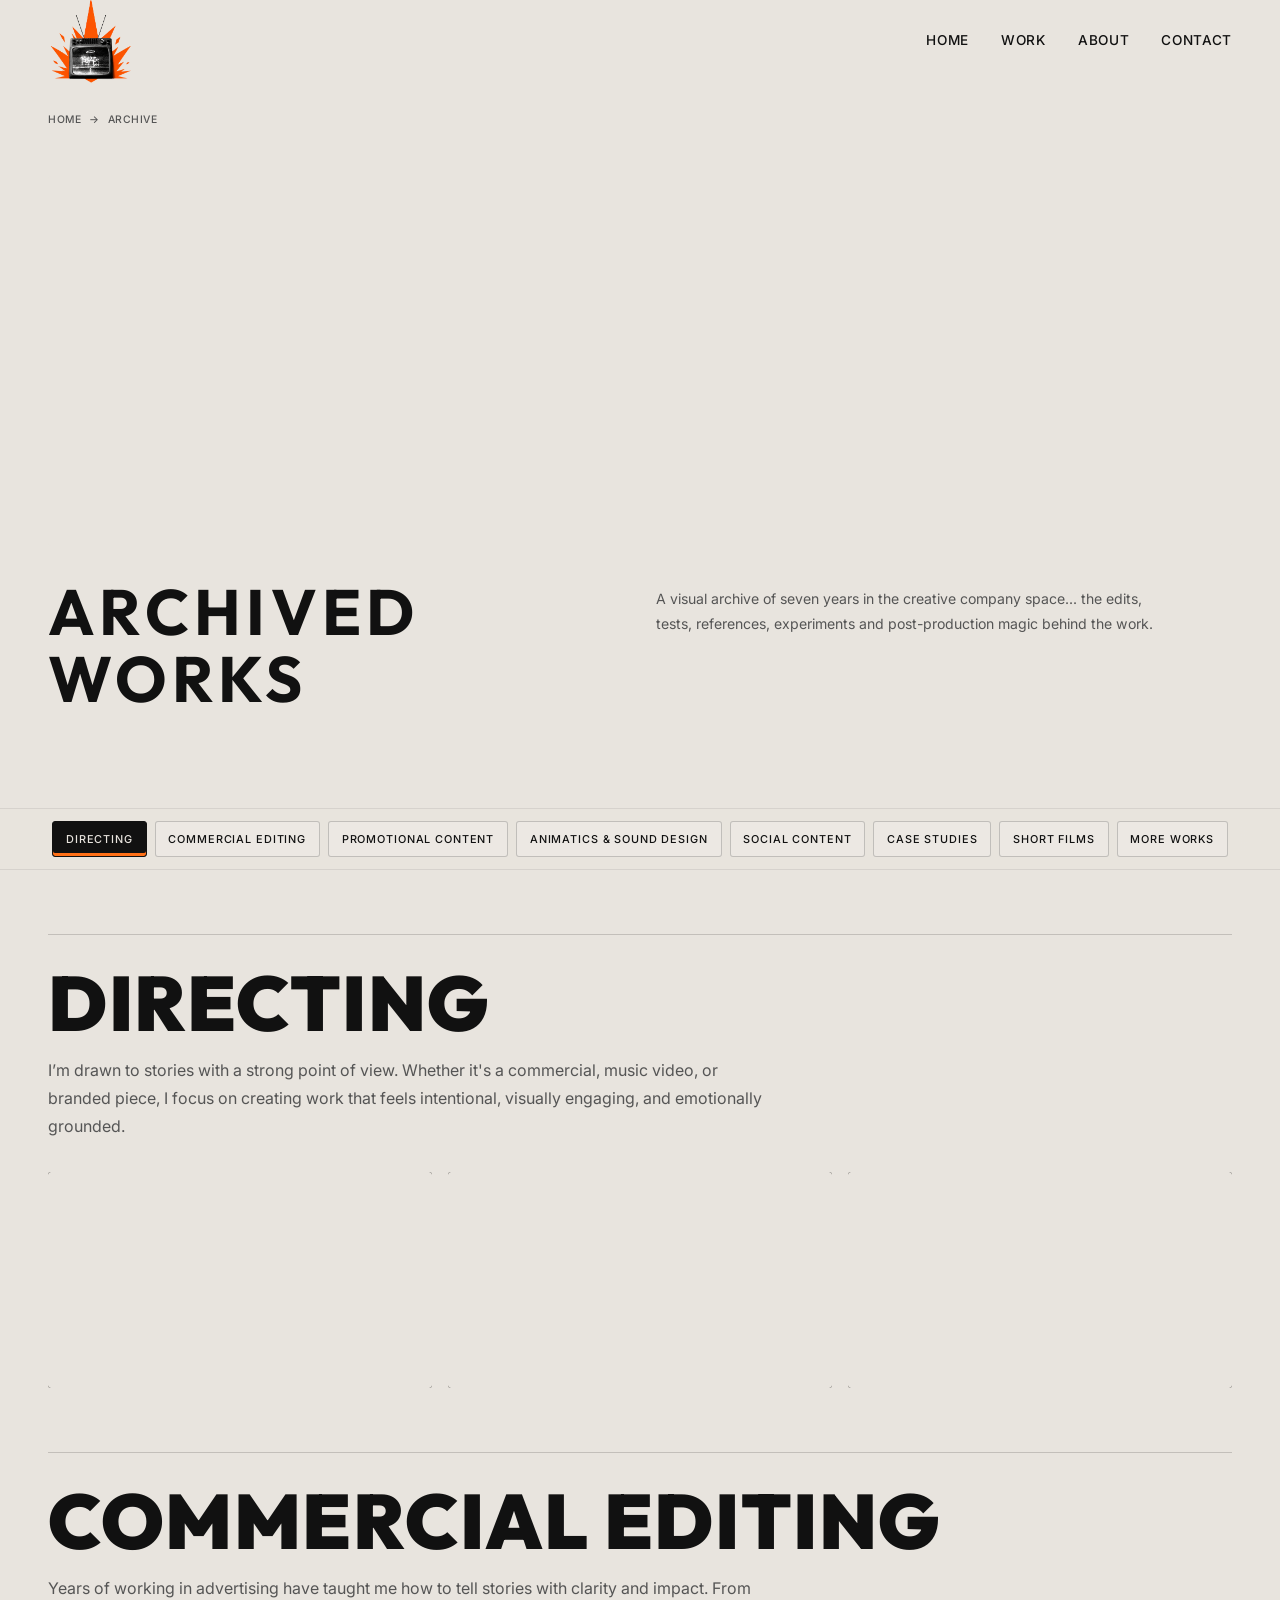
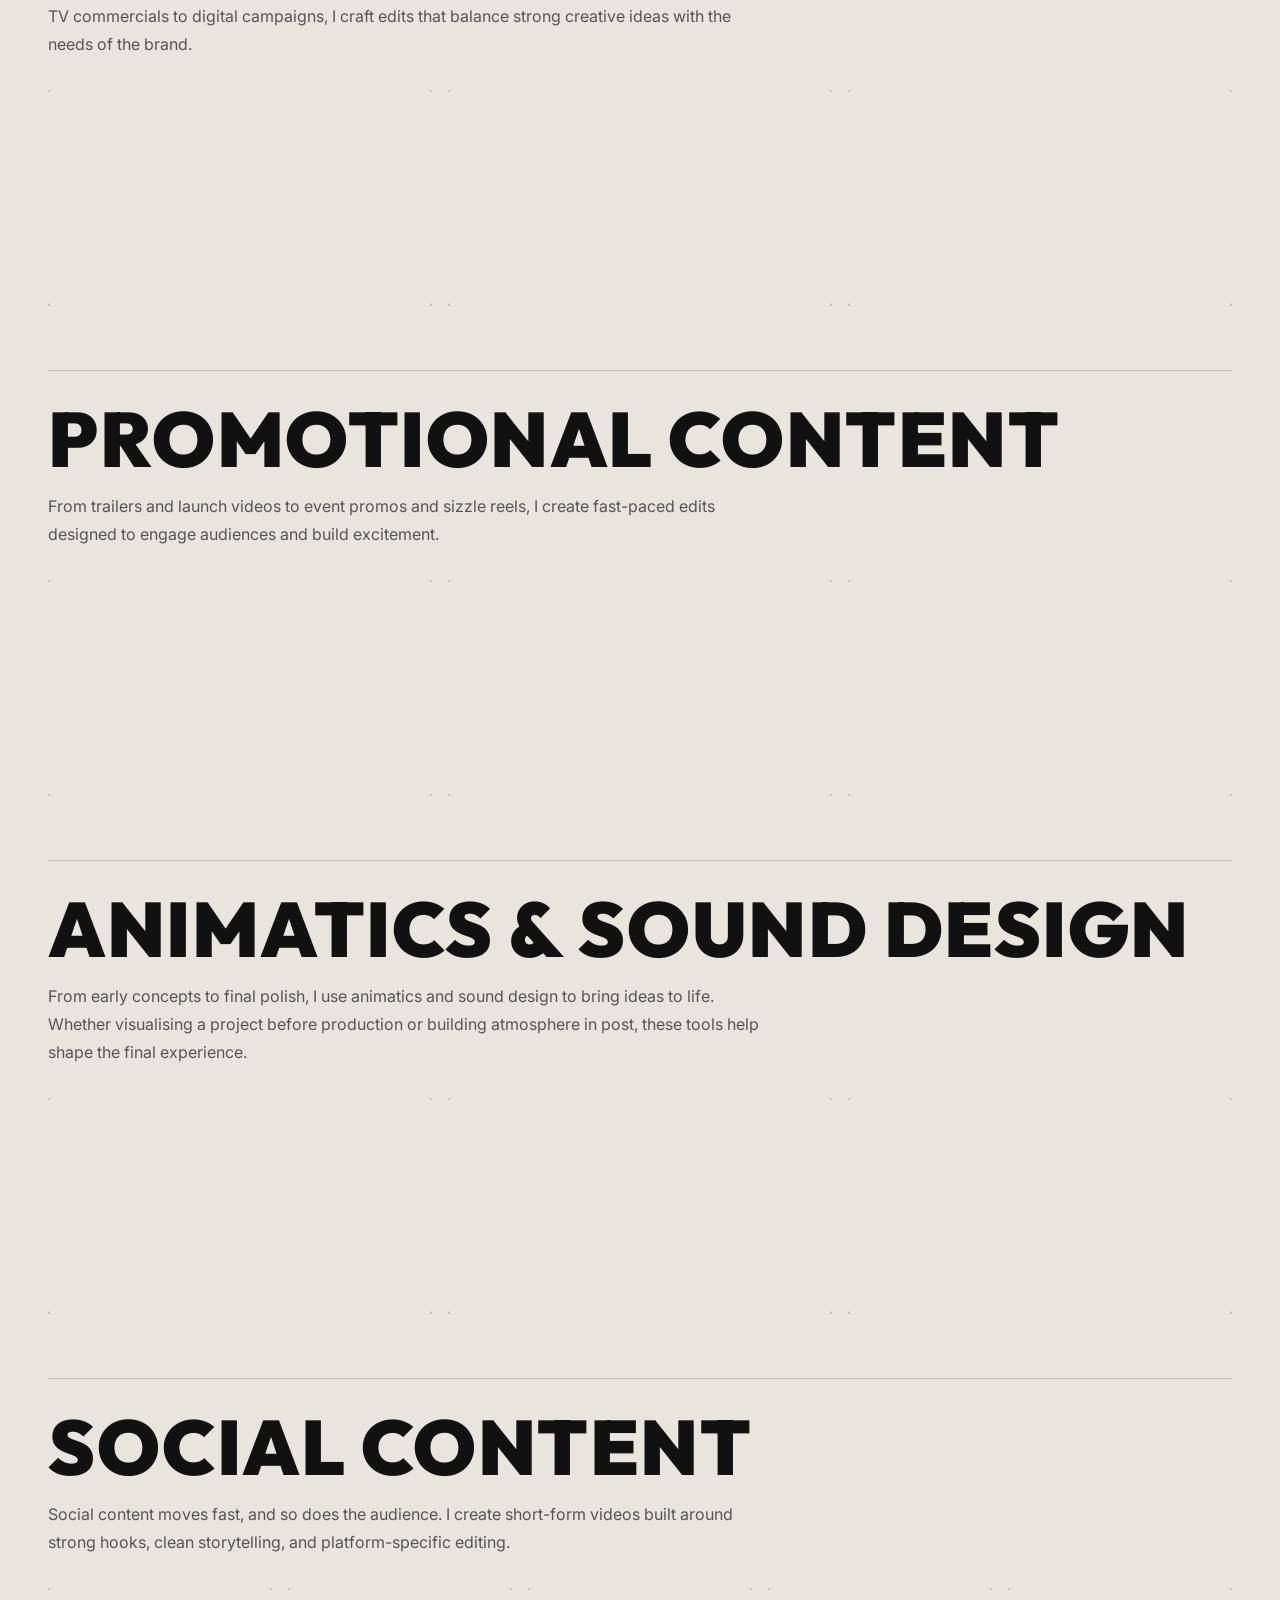
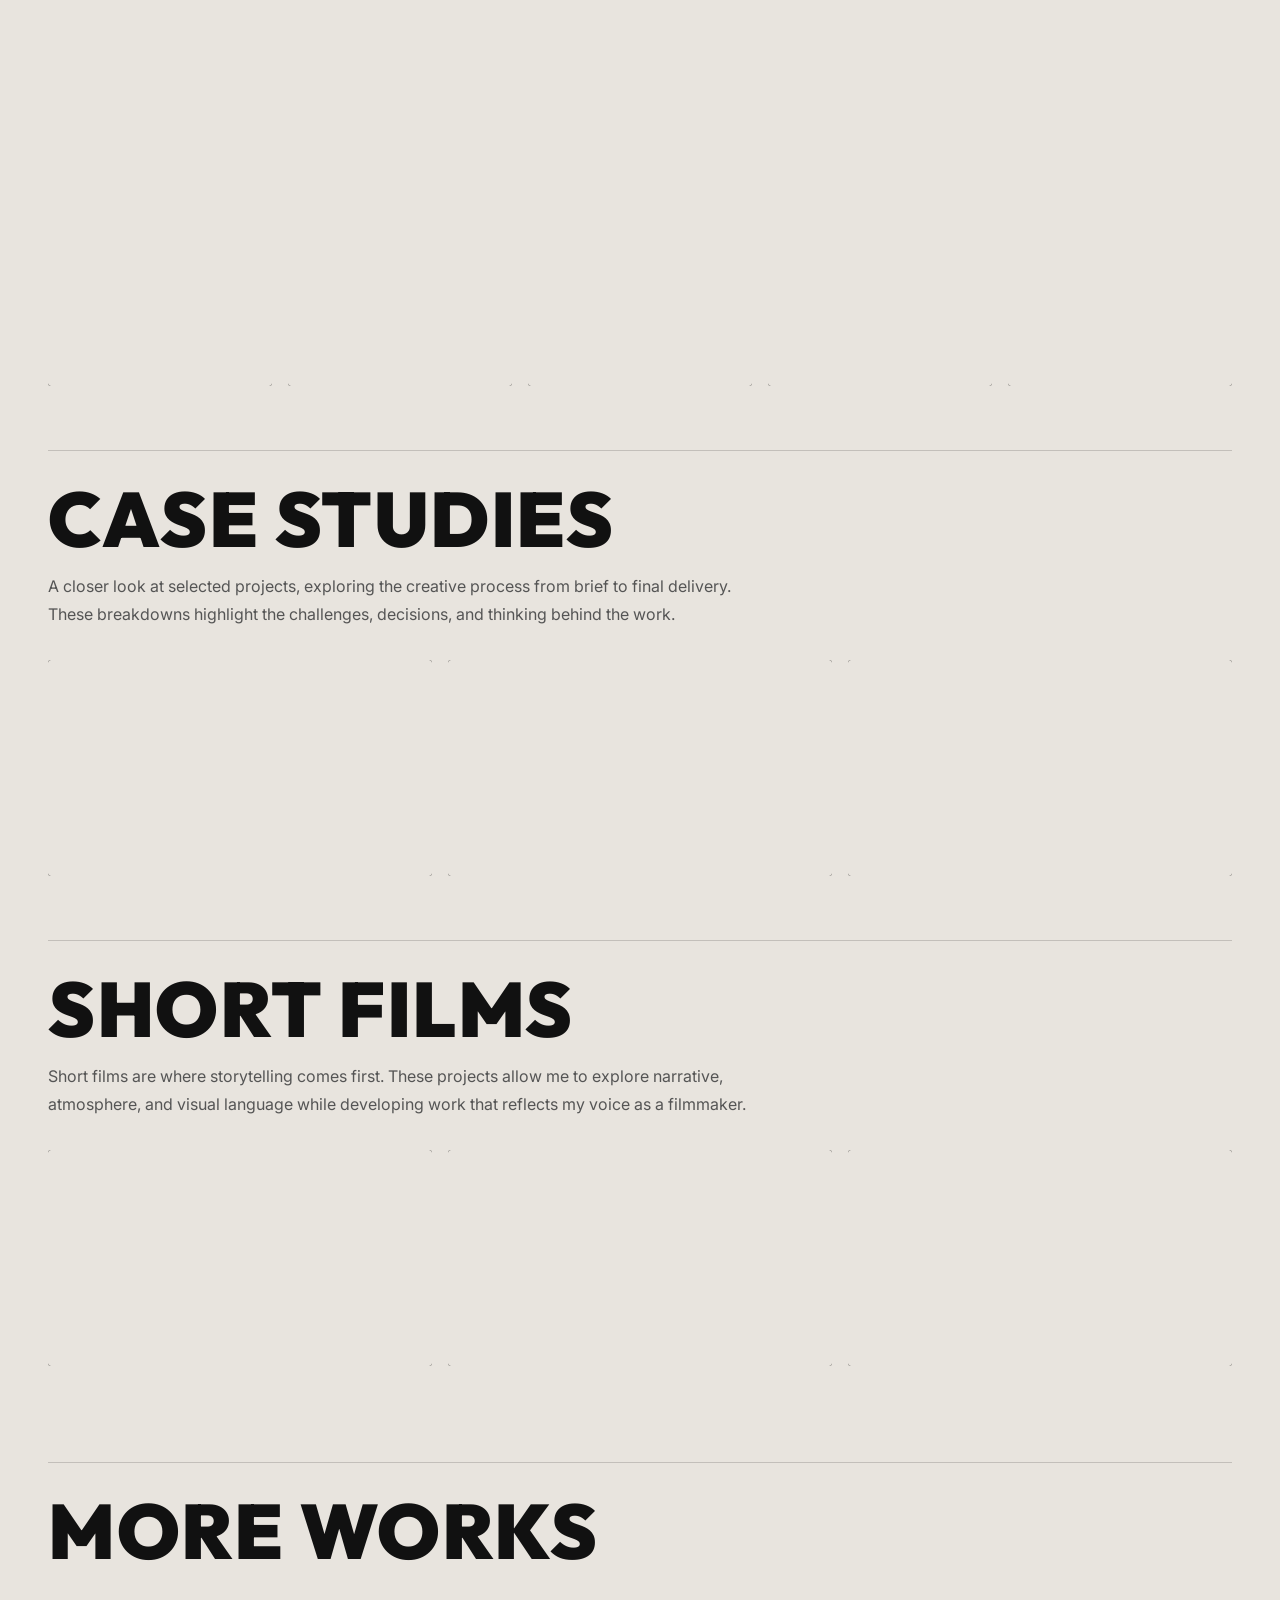
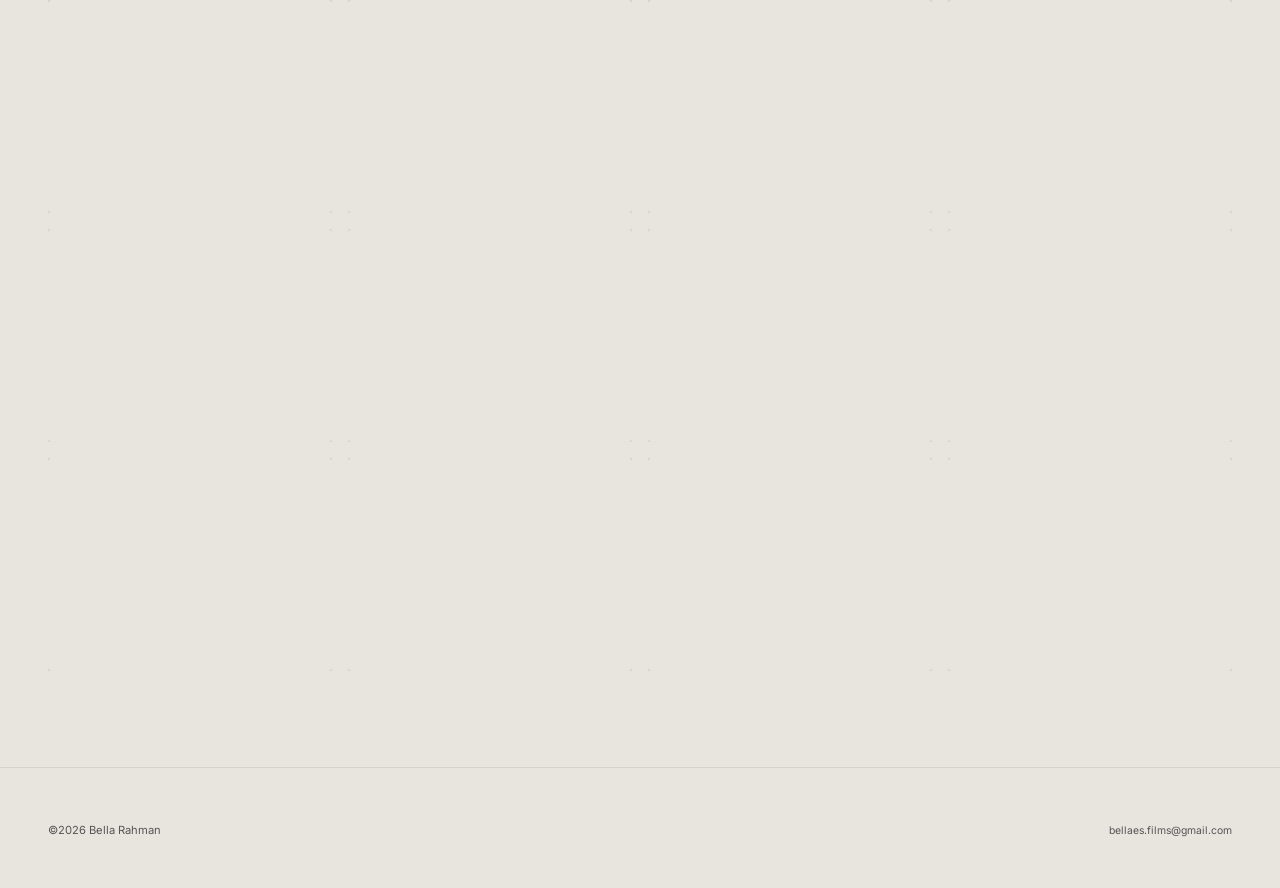
==== commit c14e0c55: "up" ====
--- a/archive.html
+++ b/archive.html
@@ -12,8 +12,8 @@
   <link
     href="https://fonts.googleapis.com/css2?family=Inter:wght@300;400;500;600&family=Outfit:wght@400;500;600;700;800;900&display=swap"
     rel="stylesheet">
-  <link rel="icon" type="image/png" href="assets/images/bellaes-logo-tv-screen-75-favicon.png">
-  <link rel="stylesheet" href="css/archive.css?v=9">
+  <link rel="icon" type="image/png" href="assets/images/bellaes-logo-tv-screen-small-favicon.png">
+  <link rel="stylesheet" href="css/archive.css?v=10">
 </head>
 
 <body>
@@ -85,24 +85,24 @@
       <div class="category-work-grid category-work-grid--three" aria-label="Directing work">
         <div class="category-work-item">
           <div class="gallery-thumb category-work-thumb">
-            <video class="gallery-video" autoplay muted loop playsinline preload="metadata">
-              <source src="assets/video/archive/directing/gxb-is-for-everywhere-online.mp4" type="video/mp4">
+            <video class="gallery-video" muted loop playsinline preload="none">
+              <source data-src="assets/video/archive/directing/gxb-is-for-everywhere-online.mp4" type="video/mp4">
             </video>
             <div class="gallery-hover-label">GXB is for Everywhere</div>
           </div>
         </div>
         <div class="category-work-item">
           <div class="gallery-thumb category-work-thumb">
-            <video class="gallery-video" autoplay muted loop playsinline preload="metadata">
-              <source src="assets/video/archive/directing/stitch-summit-launch-online-2.mp4" type="video/mp4">
+            <video class="gallery-video" muted loop playsinline preload="none">
+              <source data-src="assets/video/archive/directing/stitch-summit-launch-online-2.mp4" type="video/mp4">
             </video>
             <div class="gallery-hover-label">Stitch Summit Launch</div>
           </div>
         </div>
         <div class="category-work-item">
           <div class="gallery-thumb category-work-thumb">
-            <video class="gallery-video" autoplay muted loop playsinline preload="metadata">
-              <source src="assets/video/archive/directing/mtv-base-mega-hits.mp4" type="video/mp4">
+            <video class="gallery-video" muted loop playsinline preload="none">
+              <source data-src="assets/video/archive/directing/mtv-base-mega-hits.mp4" type="video/mp4">
             </video>
             <div class="gallery-hover-label">MTV Base Mega Hits</div>
           </div>
@@ -118,24 +118,24 @@
       <div class="category-work-grid category-work-grid--three" aria-label="Commercial editing work">
         <div class="category-work-item">
           <div class="gallery-thumb category-work-thumb">
-            <video class="gallery-video" autoplay muted loop playsinline preload="metadata">
-              <source src="assets/video/archive/commercial-editing/yoco-back-the-underdog.mp4" type="video/mp4">
+            <video class="gallery-video" muted loop playsinline preload="none">
+              <source data-src="assets/video/archive/commercial-editing/yoco-back-the-underdog.mp4" type="video/mp4">
             </video>
             <div class="gallery-hover-label">Yoco - Back The Underdog</div>
           </div>
         </div>
         <div class="category-work-item">
           <div class="gallery-thumb category-work-thumb">
-            <video class="gallery-video" autoplay muted loop playsinline preload="metadata">
-              <source src="assets/video/archive/commercial-editing/galxboy-ad-2-mar2024-online.mp4" type="video/mp4">
+            <video class="gallery-video" muted loop playsinline preload="none">
+              <source data-src="assets/video/archive/commercial-editing/galxboy-ad-2-mar2024-online.mp4" type="video/mp4">
             </video>
             <div class="gallery-hover-label">Galxboy AD 2</div>
           </div>
         </div>
         <div class="category-work-item">
           <div class="gallery-thumb category-work-thumb">
-            <video class="gallery-video" autoplay muted loop playsinline preload="metadata">
-              <source src="assets/video/archive/commercial-editing/switch-to-iphone-responsive-1080p.mp4" type="video/mp4">
+            <video class="gallery-video" muted loop playsinline preload="none">
+              <source data-src="assets/video/archive/commercial-editing/switch-to-iphone-responsive-1080p.mp4" type="video/mp4">
             </video>
             <div class="gallery-hover-label">Switch to iPhone</div>
           </div>
@@ -151,24 +151,24 @@
       <div class="category-work-grid category-work-grid--three" aria-label="Promotional content work">
         <div class="category-work-item">
           <div class="gallery-thumb category-work-thumb">
-            <video class="gallery-video" autoplay muted loop playsinline preload="metadata">
-              <source src="assets/video/archive/promotional-content/senzo-murder-of-a-soccer-star-netflix.mp4" type="video/mp4">
+            <video class="gallery-video" muted loop playsinline preload="none">
+              <source data-src="assets/video/archive/promotional-content/senzo-murder-of-a-soccer-star-netflix.mp4" type="video/mp4">
             </video>
             <div class="gallery-hover-label">Senzo: Murder of a Soccer Star</div>
           </div>
         </div>
         <div class="category-work-item">
           <div class="gallery-thumb category-work-thumb">
-            <video class="gallery-video" autoplay muted loop playsinline preload="metadata">
-              <source src="assets/video/archive/promotional-content/mtv-base-blaze-the-trail.mp4" type="video/mp4">
+            <video class="gallery-video" muted loop playsinline preload="none">
+              <source data-src="assets/video/archive/promotional-content/mtv-base-blaze-the-trail.mp4" type="video/mp4">
             </video>
             <div class="gallery-hover-label">MTV Base Blaze The Trail</div>
           </div>
         </div>
         <div class="category-work-item">
           <div class="gallery-thumb category-work-thumb">
-            <video class="gallery-video" autoplay muted loop playsinline preload="metadata">
-              <source src="assets/video/archive/promotional-content/young-black-and-excellent-bet-2021.mp4" type="video/mp4">
+            <video class="gallery-video" muted loop playsinline preload="none">
+              <source data-src="assets/video/archive/promotional-content/young-black-and-excellent-bet-2021.mp4" type="video/mp4">
             </video>
             <div class="gallery-hover-label">Young Black and Excellent</div>
           </div>
@@ -184,24 +184,24 @@
       <div class="category-work-grid category-work-grid--three" aria-label="Animatics and sound design work">
         <div class="category-work-item">
           <div class="gallery-thumb category-work-thumb">
-            <video class="gallery-video" autoplay muted loop playsinline preload="metadata">
-              <source src="assets/video/archive/animatics-sound-design/hunters-tso-mar2023-final-clean.mp4" type="video/mp4">
+            <video class="gallery-video" muted loop playsinline preload="none">
+              <source data-src="assets/video/archive/animatics-sound-design/hunters-tso-mar2023-final-clean.mp4" type="video/mp4">
             </video>
             <div class="gallery-hover-label">Hunter's TSO</div>
           </div>
         </div>
         <div class="category-work-item">
           <div class="gallery-thumb category-work-thumb">
-            <video class="gallery-video" autoplay muted loop playsinline preload="metadata">
-              <source src="assets/video/archive/animatics-sound-design/metaversal-annual-video-dec2022-final.mp4" type="video/mp4">
+            <video class="gallery-video" muted loop playsinline preload="none">
+              <source data-src="assets/video/archive/animatics-sound-design/metaversal-annual-video-dec2022-final.mp4" type="video/mp4">
             </video>
             <div class="gallery-hover-label">Metaversal Annual Video</div>
           </div>
         </div>
         <div class="category-work-item">
           <div class="gallery-thumb category-work-thumb">
-            <video class="gallery-video" autoplay muted loop playsinline preload="metadata">
-              <source src="assets/video/archive/animatics-sound-design/luno-tap-into-possibilities-sep2022.mp4" type="video/mp4">
+            <video class="gallery-video" muted loop playsinline preload="none">
+              <source data-src="assets/video/archive/animatics-sound-design/luno-tap-into-possibilities-sep2022.mp4" type="video/mp4">
             </video>
             <div class="gallery-hover-label">Luno Tap Into Possibilities</div>
           </div>
@@ -217,40 +217,40 @@
       <div class="category-work-grid category-work-grid--social" aria-label="Social content work">
         <div class="category-work-item">
           <div class="gallery-thumb category-work-thumb category-work-thumb--portrait">
-            <video class="gallery-video" autoplay muted loop playsinline preload="metadata">
-              <source src="assets/video/archive/social-content/here-for-convenience-9x16-online-3.mp4" type="video/mp4">
+            <video class="gallery-video" muted loop playsinline preload="none">
+              <source data-src="assets/video/archive/social-content/here-for-convenience-9x16-online-3.mp4" type="video/mp4">
             </video>
             <div class="gallery-hover-label">Here. For Convenience</div>
           </div>
         </div>
         <div class="category-work-item">
           <div class="gallery-thumb category-work-thumb category-work-thumb--portrait">
-            <video class="gallery-video" autoplay muted loop playsinline preload="metadata">
-              <source src="assets/video/archive/social-content/dolphcore-oct2024-final.mp4" type="video/mp4">
+            <video class="gallery-video" muted loop playsinline preload="none">
+              <source data-src="assets/video/archive/social-content/dolphcore-oct2024-final.mp4" type="video/mp4">
             </video>
             <div class="gallery-hover-label">Dolphcore</div>
           </div>
         </div>
         <div class="category-work-item">
           <div class="gallery-thumb category-work-thumb category-work-thumb--portrait">
-            <video class="gallery-video" autoplay muted loop playsinline preload="metadata">
-              <source src="assets/video/archive/social-content/dream-drive-how-to-9x16-online-v4.mp4" type="video/mp4">
+            <video class="gallery-video" muted loop playsinline preload="none">
+              <source data-src="assets/video/archive/social-content/dream-drive-how-to-9x16-online-v4.mp4" type="video/mp4">
             </video>
             <div class="gallery-hover-label">Dream Drive How To</div>
           </div>
         </div>
         <div class="category-work-item">
           <div class="gallery-thumb category-work-thumb category-work-thumb--portrait">
-            <video class="gallery-video" autoplay muted loop playsinline preload="metadata">
-              <source src="assets/video/archive/social-content/ppc-9x16-clean-web-logo.mp4" type="video/mp4">
+            <video class="gallery-video" muted loop playsinline preload="none">
+              <source data-src="assets/video/archive/social-content/ppc-9x16-clean-web-logo.mp4" type="video/mp4">
             </video>
             <div class="gallery-hover-label">PPC Clean</div>
           </div>
         </div>
         <div class="category-work-item">
           <div class="gallery-thumb category-work-thumb category-work-thumb--portrait">
-            <video class="gallery-video" autoplay muted loop playsinline preload="metadata">
-              <source src="assets/video/archive/social-content/reboost-hero-30s-online-9x16.mp4" type="video/mp4">
+            <video class="gallery-video" muted loop playsinline preload="none">
+              <source data-src="assets/video/archive/social-content/reboost-hero-30s-online-9x16.mp4" type="video/mp4">
             </video>
             <div class="gallery-hover-label">Reboost Hero</div>
           </div>
@@ -266,24 +266,24 @@
       <div class="category-work-grid category-work-grid--three" aria-label="Case studies work">
         <div class="category-work-item">
           <div class="gallery-thumb category-work-thumb">
-            <video class="gallery-video" autoplay muted loop playsinline preload="metadata">
-              <source src="assets/video/archive/case-studies/yoco-we-the-underdog-case-study-jul2022-final-v2.mp4" type="video/mp4">
+            <video class="gallery-video" muted loop playsinline preload="none">
+              <source data-src="assets/video/archive/case-studies/yoco-we-the-underdog-case-study-jul2022-final-v2.mp4" type="video/mp4">
             </video>
             <div class="gallery-hover-label">Yoco - We The Underdog</div>
           </div>
         </div>
         <div class="category-work-item">
           <div class="gallery-thumb category-work-thumb">
-            <video class="gallery-video" autoplay muted loop playsinline preload="metadata">
-              <source src="assets/video/archive/case-studies/spotify-mom-online-v1.mp4" type="video/mp4">
+            <video class="gallery-video" muted loop playsinline preload="none">
+              <source data-src="assets/video/archive/case-studies/spotify-mom-online-v1.mp4" type="video/mp4">
             </video>
             <div class="gallery-hover-label">Spotify MOM</div>
           </div>
         </div>
         <div class="category-work-item">
           <div class="gallery-thumb category-work-thumb">
-            <video class="gallery-video" autoplay muted loop playsinline preload="metadata">
-              <source src="assets/video/archive/case-studies/nedbank-case-study-online.mp4" type="video/mp4">
+            <video class="gallery-video" muted loop playsinline preload="none">
+              <source data-src="assets/video/archive/case-studies/nedbank-case-study-online.mp4" type="video/mp4">
             </video>
             <div class="gallery-hover-label">Nedbank Case Study</div>
           </div>
@@ -299,24 +299,24 @@
       <div class="category-work-grid category-work-grid--three" aria-label="Short films work">
         <div class="category-work-item">
           <div class="gallery-thumb category-work-thumb">
-            <video class="gallery-video" autoplay muted loop playsinline preload="metadata">
-              <source src="assets/video/archive/short-films/deadline-at-5-online.mp4" type="video/mp4">
+            <video class="gallery-video" muted loop playsinline preload="none">
+              <source data-src="assets/video/archive/short-films/deadline-at-5-online.mp4" type="video/mp4">
             </video>
             <div class="gallery-hover-label">Deadline @ 5</div>
           </div>
         </div>
         <div class="category-work-item">
           <div class="gallery-thumb category-work-thumb">
-            <video class="gallery-video" autoplay muted loop playsinline preload="metadata">
-              <source src="assets/video/archive/short-films/gxb-the-heist-4min-online-mtv-v2.mp4" type="video/mp4">
+            <video class="gallery-video" muted loop playsinline preload="none">
+              <source data-src="assets/video/archive/short-films/gxb-the-heist-4min-online-mtv-v2.mp4" type="video/mp4">
             </video>
             <div class="gallery-hover-label">GXB The Heist</div>
           </div>
         </div>
         <div class="category-work-item">
           <div class="gallery-thumb category-work-thumb">
-            <video class="gallery-video" autoplay muted loop playsinline preload="metadata">
-              <source src="assets/video/archive/short-films/ifhj-online-2.mp4" type="video/mp4">
+            <video class="gallery-video" muted loop playsinline preload="none">
+              <source data-src="assets/video/archive/short-films/ifhj-online-2.mp4" type="video/mp4">
             </video>
             <div class="gallery-hover-label">IFHJ</div>
           </div>
@@ -331,8 +331,8 @@
     <div class="archive-gallery-grid">
       <div class="gallery-item reveal" data-index="1">
         <div class="gallery-thumb">
-          <video class="gallery-video" autoplay muted loop playsinline preload="metadata">
-            <source src="assets/video/archive/more-works/galxboy-ad-1-mar2024-online.mp4" type="video/mp4">
+          <video class="gallery-video" muted loop playsinline preload="none">
+            <source data-src="assets/video/archive/more-works/galxboy-ad-1-mar2024-online.mp4" type="video/mp4">
           </video>
           <div class="gallery-hover-label">Galxboy AD 1</div>
         </div>
@@ -340,8 +340,8 @@
 
       <div class="gallery-item reveal" data-index="2">
         <div class="gallery-thumb">
-          <video class="gallery-video" autoplay muted loop playsinline preload="metadata">
-            <source src="assets/video/archive/more-works/nollywood-is-home-netflix-nov2021-master-final.mp4" type="video/mp4">
+          <video class="gallery-video" muted loop playsinline preload="none">
+            <source data-src="assets/video/archive/more-works/nollywood-is-home-netflix-nov2021-master-final.mp4" type="video/mp4">
           </video>
           <div class="gallery-hover-label">Nollywood is Home</div>
         </div>
@@ -349,8 +349,8 @@
 
       <div class="gallery-item reveal" data-index="3">
         <div class="gallery-thumb">
-          <video class="gallery-video" autoplay muted loop playsinline preload="metadata">
-            <source src="assets/video/archive/more-works/switch-to-iphone-1080p.mp4" type="video/mp4">
+          <video class="gallery-video" muted loop playsinline preload="none">
+            <source data-src="assets/video/archive/more-works/switch-to-iphone-1080p.mp4" type="video/mp4">
           </video>
           <div class="gallery-hover-label">Switch to iPhone</div>
         </div>
@@ -358,8 +358,8 @@
 
       <div class="gallery-item reveal" data-index="4">
         <div class="gallery-thumb">
-          <video class="gallery-video" autoplay muted loop playsinline preload="metadata">
-            <source src="assets/video/archive/more-works/squad-deep-vj-theme-piece.mp4" type="video/mp4">
+          <video class="gallery-video" muted loop playsinline preload="none">
+            <source data-src="assets/video/archive/more-works/squad-deep-vj-theme-piece.mp4" type="video/mp4">
           </video>
           <div class="gallery-hover-label">Squad Deep VJ Theme Piece</div>
         </div>
@@ -367,8 +367,8 @@
 
       <div class="gallery-item reveal" data-index="5">
         <div class="gallery-thumb">
-          <video class="gallery-video" autoplay muted loop playsinline preload="metadata">
-            <source src="assets/video/archive/more-works/vivo-nation-promo-final-update-2020.mp4" type="video/mp4">
+          <video class="gallery-video" muted loop playsinline preload="none">
+            <source data-src="assets/video/archive/more-works/vivo-nation-promo-final-update-2020.mp4" type="video/mp4">
           </video>
           <div class="gallery-hover-label">Vivo Nation Promo</div>
         </div>
@@ -376,8 +376,8 @@
 
       <div class="gallery-item reveal" data-index="6">
         <div class="gallery-thumb">
-          <video class="gallery-video" autoplay muted loop playsinline preload="metadata">
-            <source src="assets/video/archive/more-works/stitch-elevate-launch-online-final.mp4" type="video/mp4">
+          <video class="gallery-video" muted loop playsinline preload="none">
+            <source data-src="assets/video/archive/more-works/stitch-elevate-launch-online-final.mp4" type="video/mp4">
           </video>
           <div class="gallery-hover-label">Stitch Elevate Launch</div>
         </div>
@@ -385,8 +385,8 @@
 
       <div class="gallery-item reveal" data-index="7">
         <div class="gallery-thumb">
-          <video class="gallery-video" autoplay muted loop playsinline preload="metadata">
-            <source src="assets/video/archive/more-works/sabc-1-summer-2019.mp4" type="video/mp4">
+          <video class="gallery-video" muted loop playsinline preload="none">
+            <source data-src="assets/video/archive/more-works/sabc-1-summer-2019.mp4" type="video/mp4">
           </video>
           <div class="gallery-hover-label">SABC 1 Summer</div>
         </div>
@@ -394,8 +394,8 @@
 
       <div class="gallery-item reveal" data-index="8">
         <div class="gallery-thumb">
-          <video class="gallery-video" autoplay muted loop playsinline preload="metadata">
-            <source src="assets/video/archive/more-works/sabc-2-tvc-2019.mp4" type="video/mp4">
+          <video class="gallery-video" muted loop playsinline preload="none">
+            <source data-src="assets/video/archive/more-works/sabc-2-tvc-2019.mp4" type="video/mp4">
           </video>
           <div class="gallery-hover-label">SABC 2 TVC</div>
         </div>
@@ -403,8 +403,8 @@
 
       <div class="gallery-item reveal" data-index="9">
         <div class="gallery-thumb">
-          <video class="gallery-video" autoplay muted loop playsinline preload="metadata">
-            <source src="assets/video/archive/more-works/coca-cola-nigerias-national-anthem.mp4" type="video/mp4">
+          <video class="gallery-video" muted loop playsinline preload="none">
+            <source data-src="assets/video/archive/more-works/coca-cola-nigerias-national-anthem.mp4" type="video/mp4">
           </video>
           <div class="gallery-hover-label">Coca-Cola Nigeria's National Anthem</div>
         </div>
@@ -412,8 +412,8 @@
 
       <div class="gallery-item reveal" data-index="10">
         <div class="gallery-thumb">
-          <video class="gallery-video" autoplay muted loop playsinline preload="metadata">
-            <source src="assets/video/archive/more-works/africa-day-benefit-concert-gfx-sep2020-final.mp4" type="video/mp4">
+          <video class="gallery-video" muted loop playsinline preload="none">
+            <source data-src="assets/video/archive/more-works/africa-day-benefit-concert-gfx-sep2020-final.mp4" type="video/mp4">
           </video>
           <div class="gallery-hover-label">Africa Day Benefit Concert</div>
         </div>
@@ -421,8 +421,8 @@
 
       <div class="gallery-item reveal" data-index="11">
         <div class="gallery-thumb">
-          <video class="gallery-video" autoplay muted loop playsinline preload="metadata">
-            <source src="assets/video/archive/more-works/friday-movies-action-nights-jun2020-master.mp4" type="video/mp4">
+          <video class="gallery-video" muted loop playsinline preload="none">
+            <source data-src="assets/video/archive/more-works/friday-movies-action-nights-jun2020-master.mp4" type="video/mp4">
           </video>
           <div class="gallery-hover-label">Friday Movies Action Nights</div>
         </div>
@@ -430,8 +430,8 @@
 
       <div class="gallery-item reveal" data-index="12">
         <div class="gallery-thumb">
-          <video class="gallery-video" autoplay muted loop playsinline preload="metadata">
-            <source src="assets/video/archive/more-works/naked-on-hold-yoga-1080p-2.mp4" type="video/mp4">
+          <video class="gallery-video" muted loop playsinline preload="none">
+            <source data-src="assets/video/archive/more-works/naked-on-hold-yoga-1080p-2.mp4" type="video/mp4">
           </video>
           <div class="gallery-hover-label">Naked On Hold Yoga</div>
         </div>
@@ -542,6 +542,134 @@
       }
       lastY = y;
     }, { passive: true });
+
+    // Play only the archive videos in the category currently being viewed
+    const archiveVideoSections = Array.from(document.querySelectorAll('.archive-category, .archive-gallery-section'));
+    const archiveGalleryVideos = Array.from(document.querySelectorAll('.gallery-video'));
+    const visibleVideoSections = new Map();
+    let activeVideoSection = null;
+
+    function loadDeferredVideo(video) {
+      const sources = video.querySelectorAll('source[data-src]');
+      if (!sources.length) return video.currentSrc || video.querySelector('source')?.src || '';
+
+      sources.forEach(source => {
+        source.src = source.dataset.src;
+        source.removeAttribute('data-src');
+      });
+      video.load();
+
+      return video.querySelector('source')?.src || '';
+    }
+
+    function primeVideoFrame(video) {
+      const startOffset = 0.18;
+      if (video.dataset.primed === 'true') return Promise.resolve();
+
+      return new Promise(resolve => {
+        let timeoutId = null;
+
+        const finish = () => {
+          window.clearTimeout(timeoutId);
+          video.removeEventListener('loadedmetadata', prime);
+          video.removeEventListener('seeked', finish);
+          video.dataset.primed = 'true';
+          resolve();
+        };
+
+        const prime = () => {
+          if (!Number.isFinite(video.duration) || video.duration <= startOffset + 0.1) {
+            finish();
+            return;
+          }
+
+          try {
+            if (video.currentTime < 0.05) {
+              video.addEventListener('seeked', finish, { once: true });
+              video.currentTime = startOffset;
+              timeoutId = window.setTimeout(finish, 700);
+            } else {
+              finish();
+            }
+          } catch {
+            finish();
+          }
+        };
+
+        if (video.readyState >= 1) {
+          prime();
+        } else {
+          video.addEventListener('loadedmetadata', prime, { once: true });
+          timeoutId = window.setTimeout(finish, 1200);
+        }
+      });
+    }
+
+    function pauseArchiveVideo(video) {
+      video.pause();
+      video.muted = true;
+      video.volume = 0;
+    }
+
+    function setActiveVideoSection(section) {
+      if (activeVideoSection === section) return;
+      activeVideoSection = section;
+
+      archiveGalleryVideos.forEach(video => {
+        if (section?.contains(video)) {
+          loadDeferredVideo(video);
+          video.muted = true;
+          video.volume = 0;
+          primeVideoFrame(video).then(() => video.play()).catch(() => {});
+        } else {
+          pauseArchiveVideo(video);
+        }
+      });
+    }
+
+    function syncArchiveVideoPlayback() {
+      if (!visibleVideoSections.size) {
+        setActiveVideoSection(null);
+        return;
+      }
+
+      const mostVisibleSection = Array.from(visibleVideoSections.entries())
+        .sort((a, b) => b[1] - a[1])[0][0];
+
+      setActiveVideoSection(mostVisibleSection);
+    }
+
+    archiveGalleryVideos.forEach(video => {
+      video.muted = true;
+      video.volume = 0;
+      video.preload = 'none';
+    });
+
+    const archiveBannerVideo = document.querySelector('.archive-banner-video');
+    if (archiveBannerVideo) {
+      archiveBannerVideo.muted = true;
+      archiveBannerVideo.volume = 0;
+      primeVideoFrame(archiveBannerVideo)
+        .then(() => archiveBannerVideo.play())
+        .catch(() => {});
+    }
+
+    const archiveVideoObserver = new IntersectionObserver(entries => {
+      entries.forEach(entry => {
+        if (entry.isIntersecting) {
+          visibleVideoSections.set(entry.target, entry.intersectionRatio);
+        } else {
+          visibleVideoSections.delete(entry.target);
+        }
+      });
+
+      syncArchiveVideoPlayback();
+    }, {
+      rootMargin: '-18% 0px -32% 0px',
+      threshold: [0, 0.12, 0.25, 0.45, 0.65]
+    });
+
+    archiveVideoSections.forEach(section => archiveVideoObserver.observe(section));
 
     // Large archive preview overlay
     const lightbox = document.getElementById('archive-lightbox');
@@ -576,7 +704,7 @@
       const label = thumb.querySelector('.gallery-hover-label')?.textContent || 'Archive preview';
       const img = thumb.querySelector('img');
       const video = thumb.querySelector('video');
-      const videoSource = video?.currentSrc || video?.querySelector('source')?.src;
+      const videoSource = video ? loadDeferredVideo(video) : '';
       const loadedImage = img && img.style.display !== 'none' && img.complete && img.naturalWidth > 0;
       const loadedVideo = video && videoSource;
       const backgroundClass = backgroundClasses.find(className => thumb.classList.contains(className));
@@ -597,7 +725,7 @@
         previewVideo.playsInline = true;
         previewVideo.controls = true;
         lightboxArt.appendChild(previewVideo);
-        previewVideo.play().catch(() => {
+        primeVideoFrame(previewVideo).then(() => previewVideo.play()).catch(() => {
           previewVideo.muted = true;
           previewVideo.play();
         });
--- a/css/archive.css
+++ b/css/archive.css
@@ -253,7 +253,7 @@
   aspect-ratio: 16 / 5;
   object-fit: cover;
   border-radius: 3px;
-  background-color: var(--color-black);
+  background-color: var(--color-bg);
 }
 
 /* ===================================
@@ -490,6 +490,7 @@
   display: block;
   position: relative;
   z-index: 2;
+  background-color: var(--color-bg);
 }
 
 .gallery-item:hover .gallery-img {
@@ -883,11 +884,29 @@
     --nav-height: 68px;
     --spacing-xl: 3rem;
     --spacing-md: 1.25rem;
+    --site-margin: clamp(1rem, 5vw, 1.5rem);
+  }
+
+  .nav-container {
+    gap: 0.75rem;
   }
 
   .nav-logo--icon {
     width: 65px;
     height: 65px;
+  }
+
+  .nav-links {
+    gap: clamp(0.65rem, 3vw, 1rem);
+  }
+
+  .nav-link {
+    font-size: clamp(0.66rem, 2.7vw, 0.78rem);
+    letter-spacing: 0.035em;
+  }
+
+  .breadcrumb-bar {
+    padding-top: calc(var(--nav-height) + 0.75rem);
   }
 
   .archive-intro-inner {
@@ -917,6 +936,24 @@
     gap: var(--spacing-md);
   }
 
+  .archive-category {
+    scroll-margin-top: calc(var(--nav-height) + 4rem);
+  }
+
+  .archive-category h2,
+  .more-works-title {
+    font-size: clamp(2.1rem, 13vw, 4.2rem);
+    line-height: 0.94;
+    white-space: normal;
+    overflow-wrap: anywhere;
+  }
+
+  .archive-category p {
+    max-width: 100%;
+    font-size: clamp(0.92rem, 3.8vw, 1rem);
+    line-height: 1.65;
+  }
+
   .archive-banner {
     padding-top: var(--spacing-sm);
   }
@@ -935,8 +972,15 @@
     grid-template-columns: repeat(2, 1fr);
   }
 
+  .category-work-grid,
+  .category-work-grid--three {
+    grid-template-columns: 1fr;
+    gap: 0.75rem;
+  }
+
   .category-work-grid--social {
-    grid-template-columns: repeat(5, minmax(112px, 1fr));
+    grid-template-columns: repeat(2, minmax(0, 1fr));
+    overflow-x: visible;
   }
 
   .archive-description {
@@ -954,8 +998,46 @@
    RESPONSIVE — SMALL MOBILE (≤ 480px)
    =================================== */
 @media (max-width: 480px) {
+  .nav-container {
+    padding-right: 0.75rem;
+  }
+
+  .nav-logo--icon {
+    width: 56px;
+    height: 56px;
+  }
+
+  .nav-links {
+    gap: 0.55rem;
+  }
+
+  .nav-link {
+    font-size: 0.62rem;
+  }
+
+  .archive-tabs {
+    top: var(--nav-height);
+    padding-left: var(--site-margin);
+    padding-right: var(--site-margin);
+  }
+
+  .archive-tabs a {
+    min-height: 32px;
+    padding: 0.48rem 0.58rem;
+    font-size: 0.58rem;
+  }
+
   .archive-gallery-grid {
     grid-template-columns: repeat(2, 1fr);
     gap: 4px;
   }
-}
+
+  .category-work-grid,
+  .category-work-grid--three {
+    gap: 0.6rem;
+  }
+
+  .category-work-grid--social {
+    gap: 0.5rem;
+  }
+}
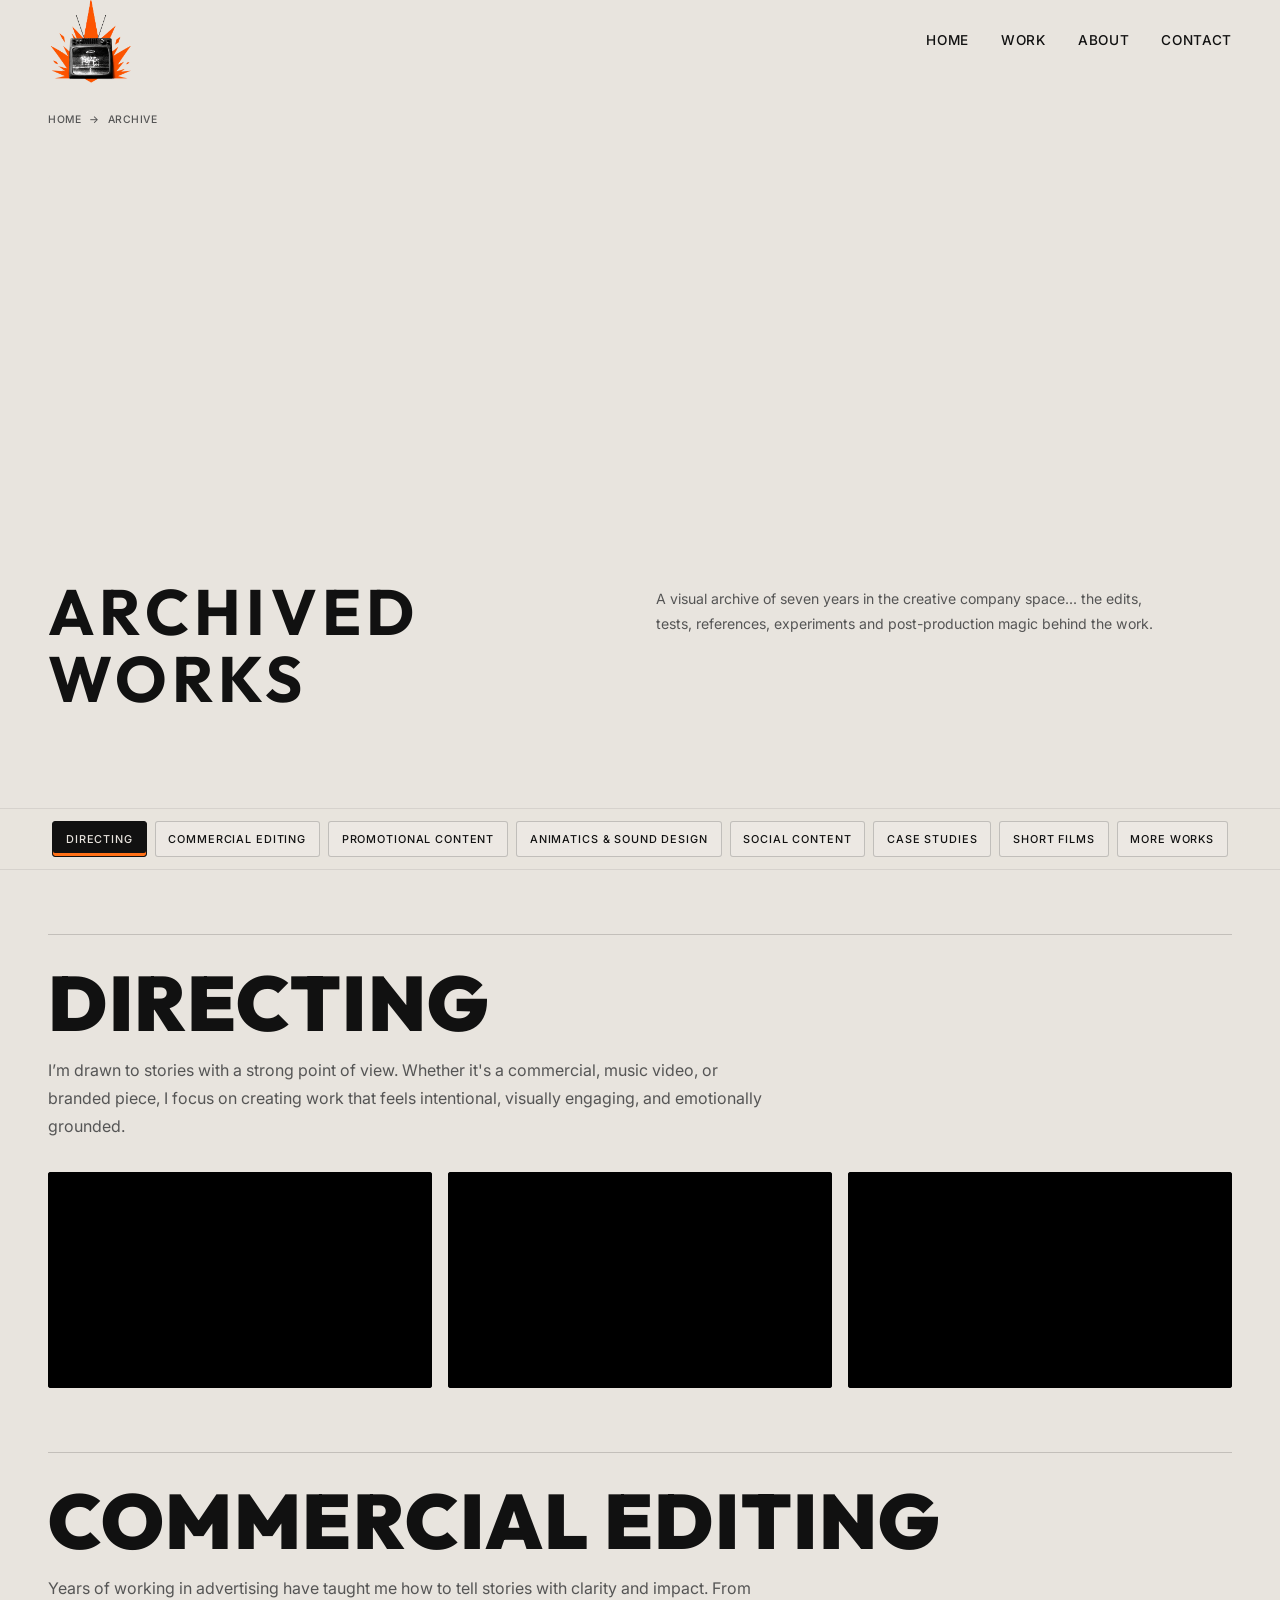
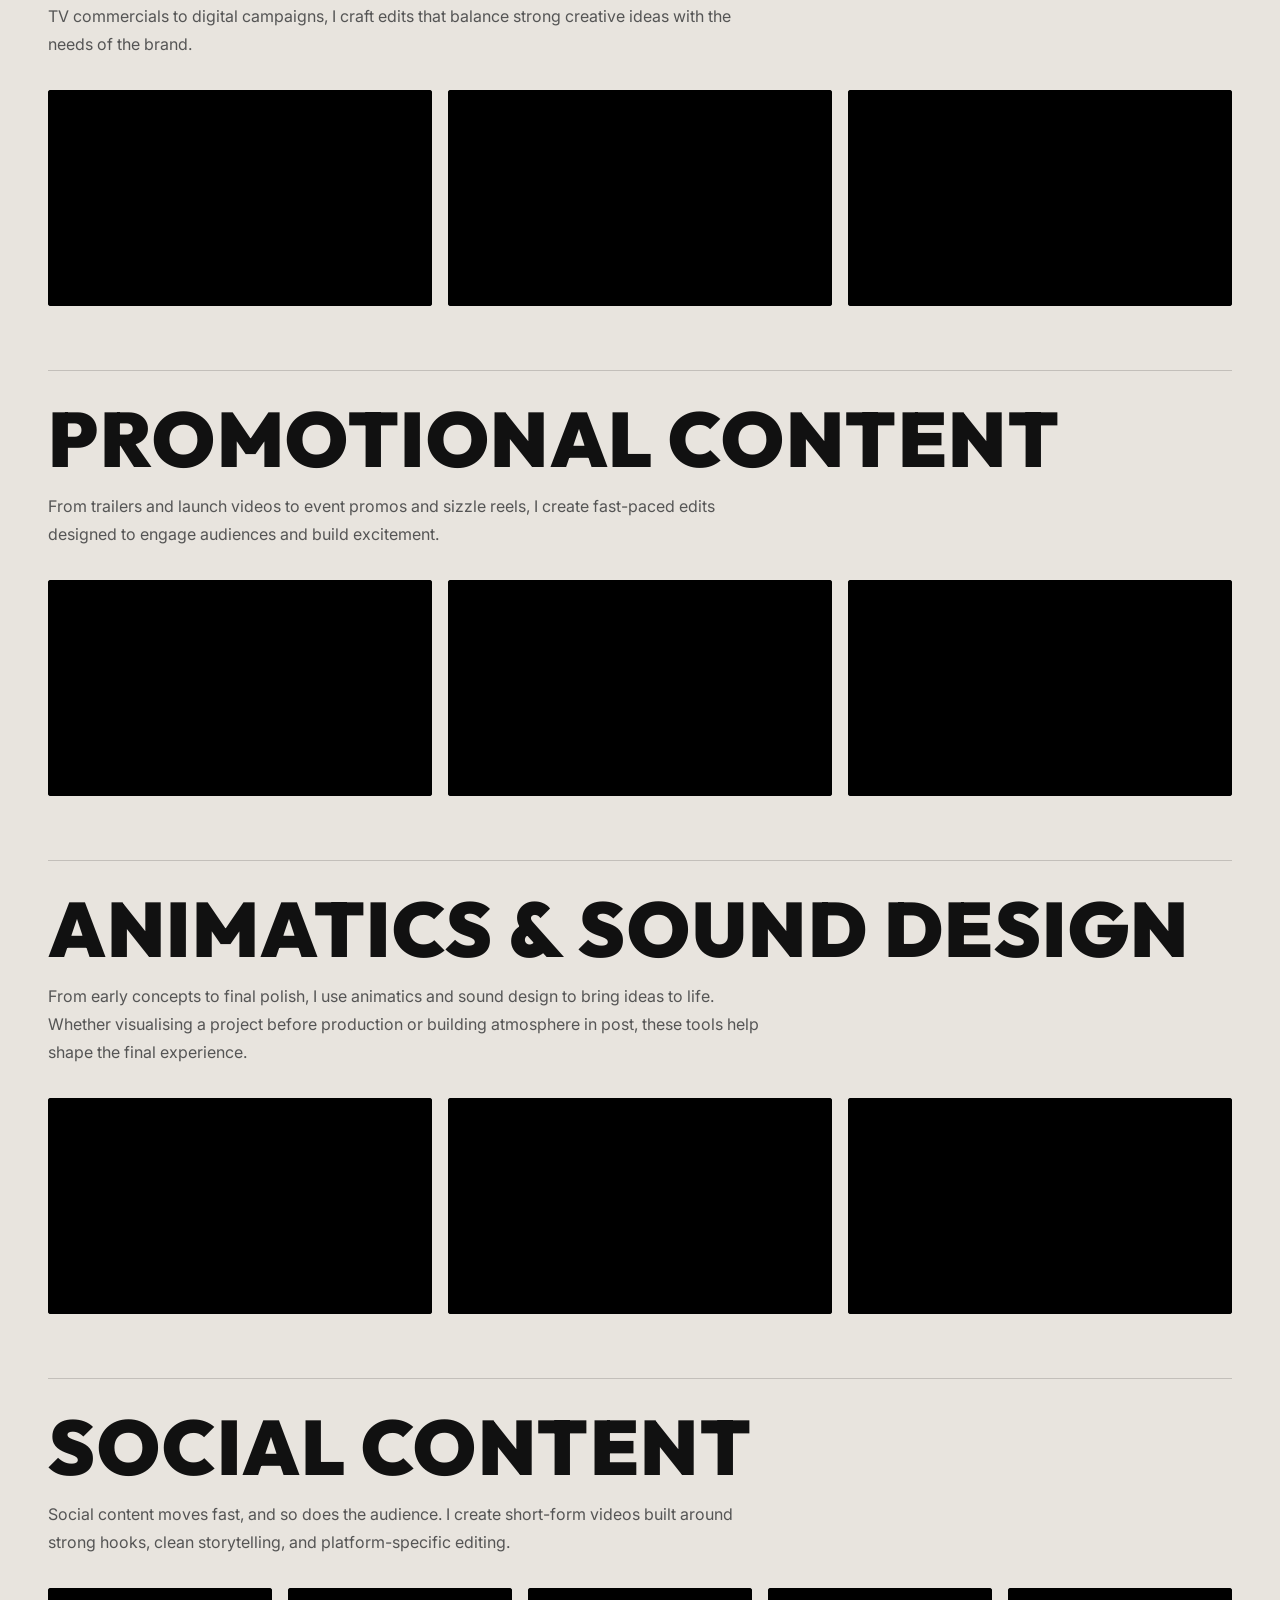
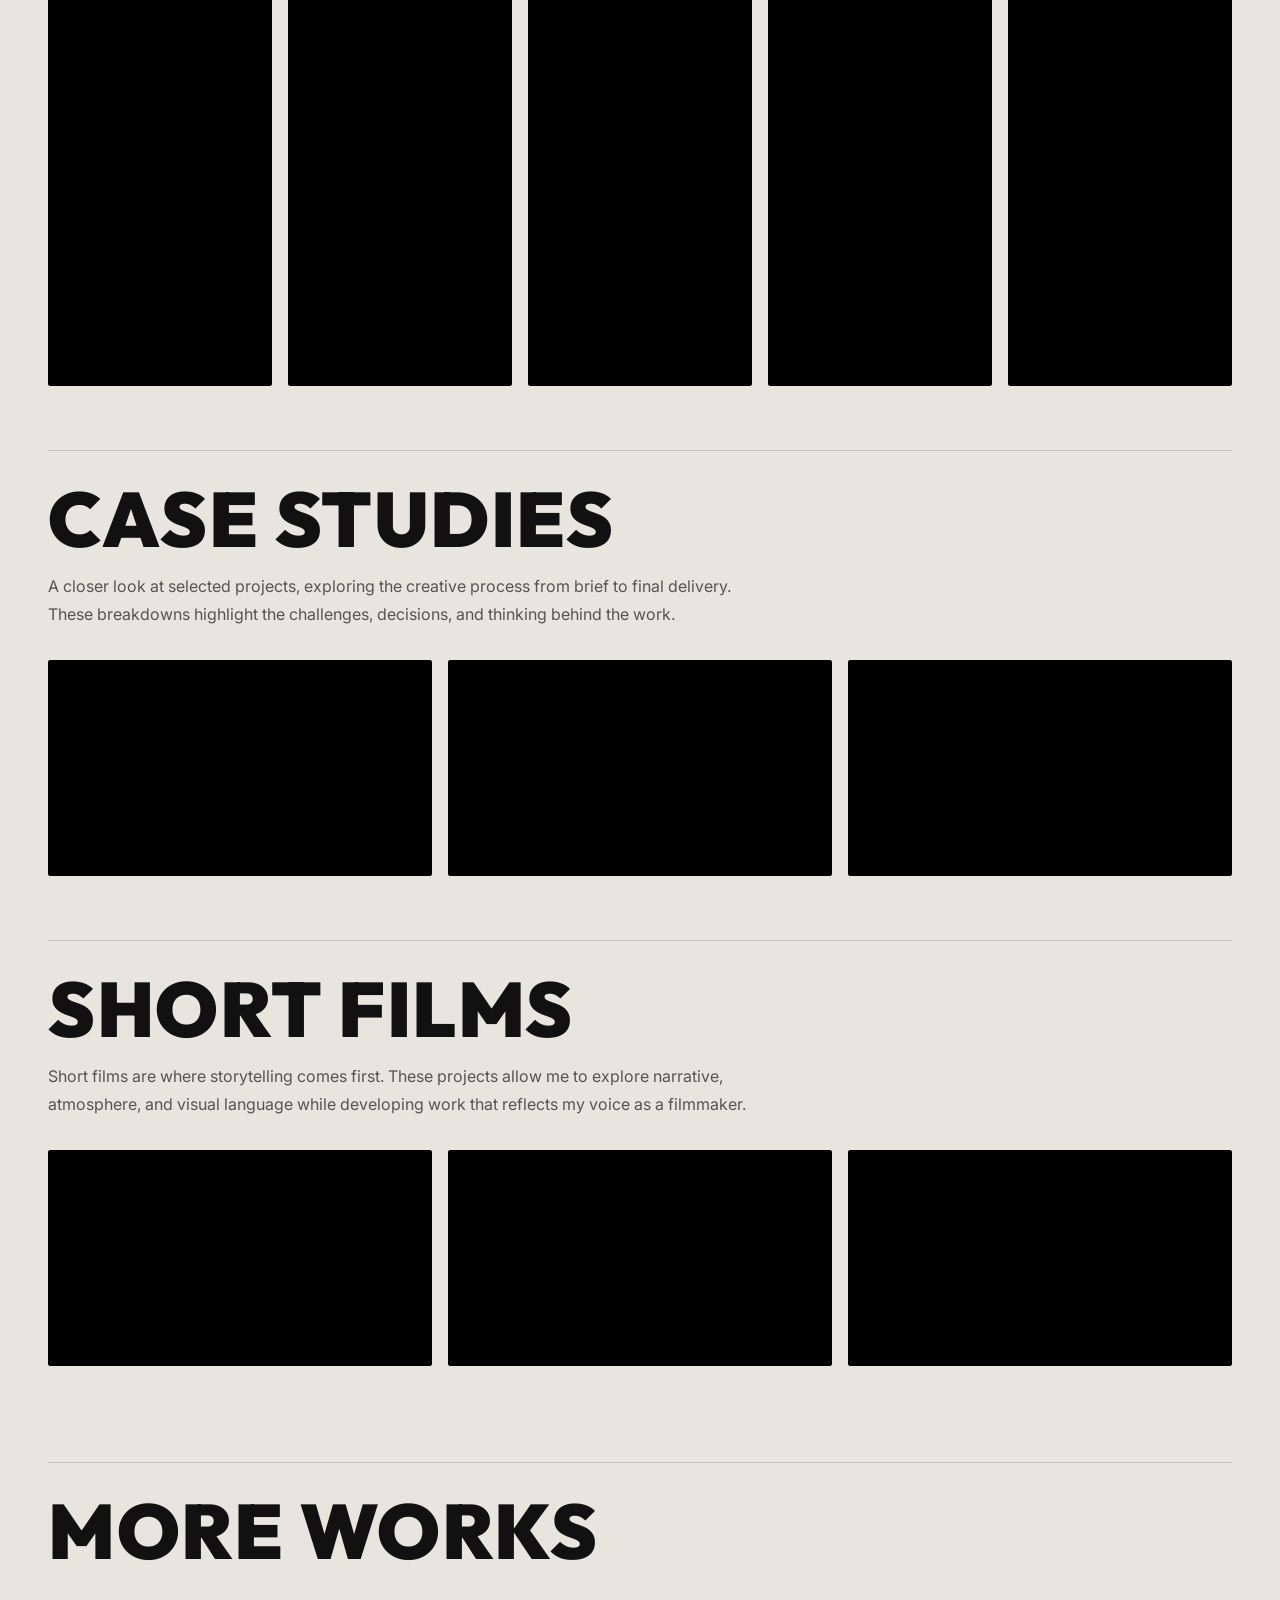
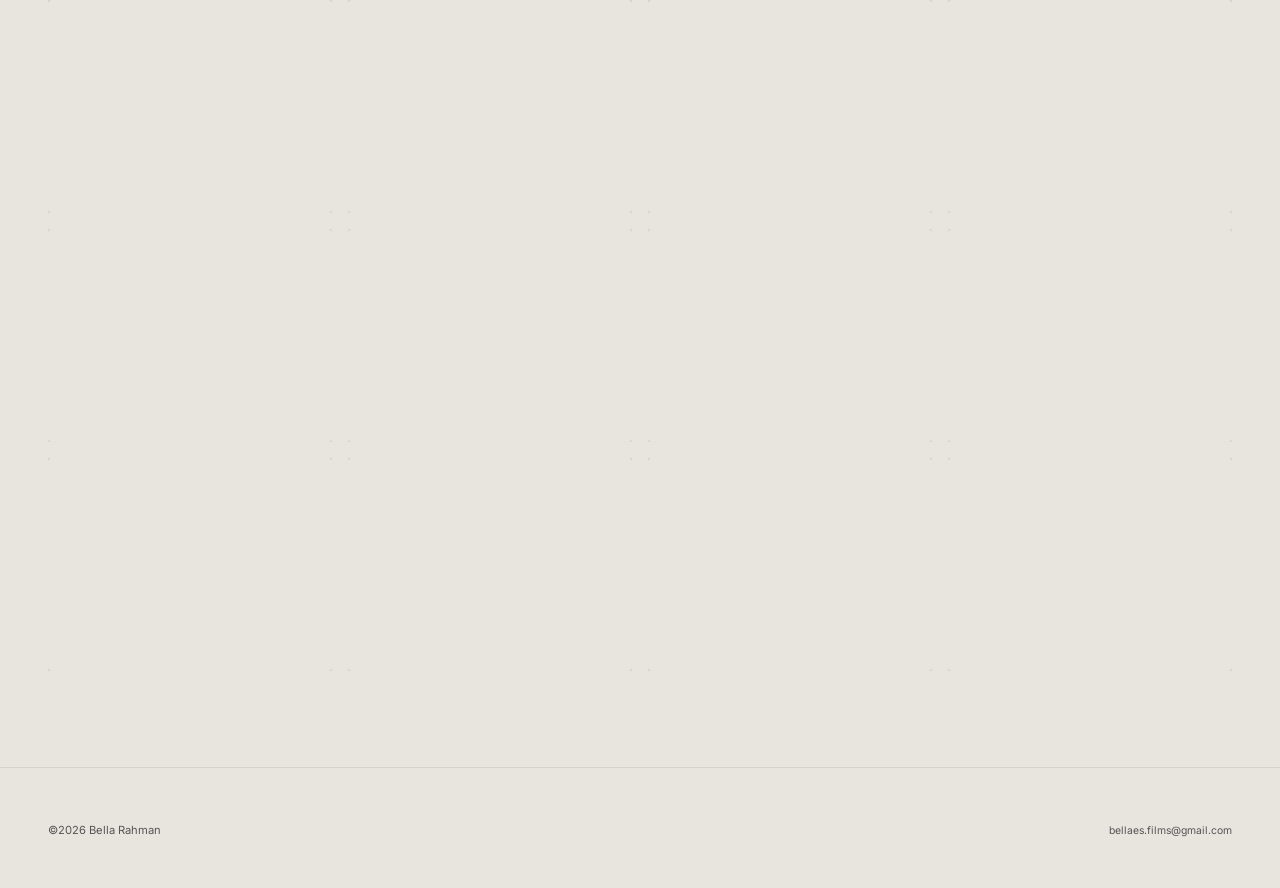
==== commit a6eb3b4d: "nh" ====
--- a/archive.html
+++ b/archive.html
@@ -13,7 +13,7 @@
     href="https://fonts.googleapis.com/css2?family=Inter:wght@300;400;500;600&family=Outfit:wght@400;500;600;700;800;900&display=swap"
     rel="stylesheet">
   <link rel="icon" type="image/png" href="assets/images/bellaes-logo-tv-screen-small-favicon.png">
-  <link rel="stylesheet" href="css/archive.css?v=10">
+  <link rel="stylesheet" href="css/archive.css?v=11">
 </head>
 
 <body>
@@ -85,24 +85,24 @@
       <div class="category-work-grid category-work-grid--three" aria-label="Directing work">
         <div class="category-work-item">
           <div class="gallery-thumb category-work-thumb">
-            <video class="gallery-video" muted loop playsinline preload="none">
-              <source data-src="assets/video/archive/directing/gxb-is-for-everywhere-online.mp4" type="video/mp4">
+            <video class="gallery-video" muted loop playsinline preload="metadata">
+              <source src="assets/video/archive/directing/gxb-is-for-everywhere-online.mp4" type="video/mp4">
             </video>
             <div class="gallery-hover-label">GXB is for Everywhere</div>
           </div>
         </div>
         <div class="category-work-item">
           <div class="gallery-thumb category-work-thumb">
-            <video class="gallery-video" muted loop playsinline preload="none">
-              <source data-src="assets/video/archive/directing/stitch-summit-launch-online-2.mp4" type="video/mp4">
+            <video class="gallery-video" muted loop playsinline preload="metadata">
+              <source src="assets/video/archive/directing/stitch-summit-launch-online-2.mp4" type="video/mp4">
             </video>
             <div class="gallery-hover-label">Stitch Summit Launch</div>
           </div>
         </div>
         <div class="category-work-item">
           <div class="gallery-thumb category-work-thumb">
-            <video class="gallery-video" muted loop playsinline preload="none">
-              <source data-src="assets/video/archive/directing/mtv-base-mega-hits.mp4" type="video/mp4">
+            <video class="gallery-video" muted loop playsinline preload="metadata">
+              <source src="assets/video/archive/directing/mtv-base-mega-hits.mp4" type="video/mp4">
             </video>
             <div class="gallery-hover-label">MTV Base Mega Hits</div>
           </div>
@@ -118,24 +118,24 @@
       <div class="category-work-grid category-work-grid--three" aria-label="Commercial editing work">
         <div class="category-work-item">
           <div class="gallery-thumb category-work-thumb">
-            <video class="gallery-video" muted loop playsinline preload="none">
-              <source data-src="assets/video/archive/commercial-editing/yoco-back-the-underdog.mp4" type="video/mp4">
+            <video class="gallery-video" muted loop playsinline preload="metadata">
+              <source src="assets/video/archive/commercial-editing/yoco-back-the-underdog.mp4" type="video/mp4">
             </video>
             <div class="gallery-hover-label">Yoco - Back The Underdog</div>
           </div>
         </div>
         <div class="category-work-item">
           <div class="gallery-thumb category-work-thumb">
-            <video class="gallery-video" muted loop playsinline preload="none">
-              <source data-src="assets/video/archive/commercial-editing/galxboy-ad-2-mar2024-online.mp4" type="video/mp4">
+            <video class="gallery-video" muted loop playsinline preload="metadata">
+              <source src="assets/video/archive/commercial-editing/galxboy-ad-2-mar2024-online.mp4" type="video/mp4">
             </video>
             <div class="gallery-hover-label">Galxboy AD 2</div>
           </div>
         </div>
         <div class="category-work-item">
           <div class="gallery-thumb category-work-thumb">
-            <video class="gallery-video" muted loop playsinline preload="none">
-              <source data-src="assets/video/archive/commercial-editing/switch-to-iphone-responsive-1080p.mp4" type="video/mp4">
+            <video class="gallery-video" muted loop playsinline preload="metadata">
+              <source src="assets/video/archive/commercial-editing/switch-to-iphone-responsive-1080p.mp4" type="video/mp4">
             </video>
             <div class="gallery-hover-label">Switch to iPhone</div>
           </div>
@@ -151,24 +151,24 @@
       <div class="category-work-grid category-work-grid--three" aria-label="Promotional content work">
         <div class="category-work-item">
           <div class="gallery-thumb category-work-thumb">
-            <video class="gallery-video" muted loop playsinline preload="none">
-              <source data-src="assets/video/archive/promotional-content/senzo-murder-of-a-soccer-star-netflix.mp4" type="video/mp4">
+            <video class="gallery-video" muted loop playsinline preload="metadata">
+              <source src="assets/video/archive/promotional-content/senzo-murder-of-a-soccer-star-netflix.mp4" type="video/mp4">
             </video>
             <div class="gallery-hover-label">Senzo: Murder of a Soccer Star</div>
           </div>
         </div>
         <div class="category-work-item">
           <div class="gallery-thumb category-work-thumb">
-            <video class="gallery-video" muted loop playsinline preload="none">
-              <source data-src="assets/video/archive/promotional-content/mtv-base-blaze-the-trail.mp4" type="video/mp4">
+            <video class="gallery-video" muted loop playsinline preload="metadata">
+              <source src="assets/video/archive/promotional-content/mtv-base-blaze-the-trail.mp4" type="video/mp4">
             </video>
             <div class="gallery-hover-label">MTV Base Blaze The Trail</div>
           </div>
         </div>
         <div class="category-work-item">
           <div class="gallery-thumb category-work-thumb">
-            <video class="gallery-video" muted loop playsinline preload="none">
-              <source data-src="assets/video/archive/promotional-content/young-black-and-excellent-bet-2021.mp4" type="video/mp4">
+            <video class="gallery-video" muted loop playsinline preload="metadata">
+              <source src="assets/video/archive/promotional-content/young-black-and-excellent-bet-2021.mp4" type="video/mp4">
             </video>
             <div class="gallery-hover-label">Young Black and Excellent</div>
           </div>
@@ -184,24 +184,24 @@
       <div class="category-work-grid category-work-grid--three" aria-label="Animatics and sound design work">
         <div class="category-work-item">
           <div class="gallery-thumb category-work-thumb">
-            <video class="gallery-video" muted loop playsinline preload="none">
-              <source data-src="assets/video/archive/animatics-sound-design/hunters-tso-mar2023-final-clean.mp4" type="video/mp4">
+            <video class="gallery-video" muted loop playsinline preload="metadata">
+              <source src="assets/video/archive/animatics-sound-design/hunters-tso-mar2023-final-clean.mp4" type="video/mp4">
             </video>
             <div class="gallery-hover-label">Hunter's TSO</div>
           </div>
         </div>
         <div class="category-work-item">
           <div class="gallery-thumb category-work-thumb">
-            <video class="gallery-video" muted loop playsinline preload="none">
-              <source data-src="assets/video/archive/animatics-sound-design/metaversal-annual-video-dec2022-final.mp4" type="video/mp4">
+            <video class="gallery-video" muted loop playsinline preload="metadata">
+              <source src="assets/video/archive/animatics-sound-design/metaversal-annual-video-dec2022-final.mp4" type="video/mp4">
             </video>
             <div class="gallery-hover-label">Metaversal Annual Video</div>
           </div>
         </div>
         <div class="category-work-item">
           <div class="gallery-thumb category-work-thumb">
-            <video class="gallery-video" muted loop playsinline preload="none">
-              <source data-src="assets/video/archive/animatics-sound-design/luno-tap-into-possibilities-sep2022.mp4" type="video/mp4">
+            <video class="gallery-video" muted loop playsinline preload="metadata">
+              <source src="assets/video/archive/animatics-sound-design/luno-tap-into-possibilities-sep2022.mp4" type="video/mp4">
             </video>
             <div class="gallery-hover-label">Luno Tap Into Possibilities</div>
           </div>
@@ -217,40 +217,40 @@
       <div class="category-work-grid category-work-grid--social" aria-label="Social content work">
         <div class="category-work-item">
           <div class="gallery-thumb category-work-thumb category-work-thumb--portrait">
-            <video class="gallery-video" muted loop playsinline preload="none">
-              <source data-src="assets/video/archive/social-content/here-for-convenience-9x16-online-3.mp4" type="video/mp4">
+            <video class="gallery-video" muted loop playsinline preload="metadata">
+              <source src="assets/video/archive/social-content/here-for-convenience-9x16-online-3.mp4" type="video/mp4">
             </video>
             <div class="gallery-hover-label">Here. For Convenience</div>
           </div>
         </div>
         <div class="category-work-item">
           <div class="gallery-thumb category-work-thumb category-work-thumb--portrait">
-            <video class="gallery-video" muted loop playsinline preload="none">
-              <source data-src="assets/video/archive/social-content/dolphcore-oct2024-final.mp4" type="video/mp4">
+            <video class="gallery-video" muted loop playsinline preload="metadata">
+              <source src="assets/video/archive/social-content/dolphcore-oct2024-final.mp4" type="video/mp4">
             </video>
             <div class="gallery-hover-label">Dolphcore</div>
           </div>
         </div>
         <div class="category-work-item">
           <div class="gallery-thumb category-work-thumb category-work-thumb--portrait">
-            <video class="gallery-video" muted loop playsinline preload="none">
-              <source data-src="assets/video/archive/social-content/dream-drive-how-to-9x16-online-v4.mp4" type="video/mp4">
+            <video class="gallery-video" muted loop playsinline preload="metadata">
+              <source src="assets/video/archive/social-content/dream-drive-how-to-9x16-online-v4.mp4" type="video/mp4">
             </video>
             <div class="gallery-hover-label">Dream Drive How To</div>
           </div>
         </div>
         <div class="category-work-item">
           <div class="gallery-thumb category-work-thumb category-work-thumb--portrait">
-            <video class="gallery-video" muted loop playsinline preload="none">
-              <source data-src="assets/video/archive/social-content/ppc-9x16-clean-web-logo.mp4" type="video/mp4">
+            <video class="gallery-video" muted loop playsinline preload="metadata">
+              <source src="assets/video/archive/social-content/ppc-9x16-clean-web-logo.mp4" type="video/mp4">
             </video>
             <div class="gallery-hover-label">PPC Clean</div>
           </div>
         </div>
         <div class="category-work-item">
           <div class="gallery-thumb category-work-thumb category-work-thumb--portrait">
-            <video class="gallery-video" muted loop playsinline preload="none">
-              <source data-src="assets/video/archive/social-content/reboost-hero-30s-online-9x16.mp4" type="video/mp4">
+            <video class="gallery-video" muted loop playsinline preload="metadata">
+              <source src="assets/video/archive/social-content/reboost-hero-30s-online-9x16.mp4" type="video/mp4">
             </video>
             <div class="gallery-hover-label">Reboost Hero</div>
           </div>
@@ -266,24 +266,24 @@
       <div class="category-work-grid category-work-grid--three" aria-label="Case studies work">
         <div class="category-work-item">
           <div class="gallery-thumb category-work-thumb">
-            <video class="gallery-video" muted loop playsinline preload="none">
-              <source data-src="assets/video/archive/case-studies/yoco-we-the-underdog-case-study-jul2022-final-v2.mp4" type="video/mp4">
+            <video class="gallery-video" muted loop playsinline preload="metadata">
+              <source src="assets/video/archive/case-studies/yoco-we-the-underdog-case-study-jul2022-final-v2.mp4" type="video/mp4">
             </video>
             <div class="gallery-hover-label">Yoco - We The Underdog</div>
           </div>
         </div>
         <div class="category-work-item">
           <div class="gallery-thumb category-work-thumb">
-            <video class="gallery-video" muted loop playsinline preload="none">
-              <source data-src="assets/video/archive/case-studies/spotify-mom-online-v1.mp4" type="video/mp4">
+            <video class="gallery-video" muted loop playsinline preload="metadata">
+              <source src="assets/video/archive/case-studies/spotify-mom-online-v1.mp4" type="video/mp4">
             </video>
             <div class="gallery-hover-label">Spotify MOM</div>
           </div>
         </div>
         <div class="category-work-item">
           <div class="gallery-thumb category-work-thumb">
-            <video class="gallery-video" muted loop playsinline preload="none">
-              <source data-src="assets/video/archive/case-studies/nedbank-case-study-online.mp4" type="video/mp4">
+            <video class="gallery-video" muted loop playsinline preload="metadata">
+              <source src="assets/video/archive/case-studies/nedbank-case-study-online.mp4" type="video/mp4">
             </video>
             <div class="gallery-hover-label">Nedbank Case Study</div>
           </div>
@@ -299,24 +299,24 @@
       <div class="category-work-grid category-work-grid--three" aria-label="Short films work">
         <div class="category-work-item">
           <div class="gallery-thumb category-work-thumb">
-            <video class="gallery-video" muted loop playsinline preload="none">
-              <source data-src="assets/video/archive/short-films/deadline-at-5-online.mp4" type="video/mp4">
+            <video class="gallery-video" muted loop playsinline preload="metadata">
+              <source src="assets/video/archive/short-films/deadline-at-5-online.mp4" type="video/mp4">
             </video>
             <div class="gallery-hover-label">Deadline @ 5</div>
           </div>
         </div>
         <div class="category-work-item">
           <div class="gallery-thumb category-work-thumb">
-            <video class="gallery-video" muted loop playsinline preload="none">
-              <source data-src="assets/video/archive/short-films/gxb-the-heist-4min-online-mtv-v2.mp4" type="video/mp4">
+            <video class="gallery-video" muted loop playsinline preload="metadata">
+              <source src="assets/video/archive/short-films/gxb-the-heist-4min-online-mtv-v2.mp4" type="video/mp4">
             </video>
             <div class="gallery-hover-label">GXB The Heist</div>
           </div>
         </div>
         <div class="category-work-item">
           <div class="gallery-thumb category-work-thumb">
-            <video class="gallery-video" muted loop playsinline preload="none">
-              <source data-src="assets/video/archive/short-films/ifhj-online-2.mp4" type="video/mp4">
+            <video class="gallery-video" muted loop playsinline preload="metadata">
+              <source src="assets/video/archive/short-films/ifhj-online-2.mp4" type="video/mp4">
             </video>
             <div class="gallery-hover-label">IFHJ</div>
           </div>
@@ -331,8 +331,8 @@
     <div class="archive-gallery-grid">
       <div class="gallery-item reveal" data-index="1">
         <div class="gallery-thumb">
-          <video class="gallery-video" muted loop playsinline preload="none">
-            <source data-src="assets/video/archive/more-works/galxboy-ad-1-mar2024-online.mp4" type="video/mp4">
+          <video class="gallery-video" muted loop playsinline preload="metadata">
+            <source src="assets/video/archive/more-works/galxboy-ad-1-mar2024-online.mp4" type="video/mp4">
           </video>
           <div class="gallery-hover-label">Galxboy AD 1</div>
         </div>
@@ -340,8 +340,8 @@
 
       <div class="gallery-item reveal" data-index="2">
         <div class="gallery-thumb">
-          <video class="gallery-video" muted loop playsinline preload="none">
-            <source data-src="assets/video/archive/more-works/nollywood-is-home-netflix-nov2021-master-final.mp4" type="video/mp4">
+          <video class="gallery-video" muted loop playsinline preload="metadata">
+            <source src="assets/video/archive/more-works/nollywood-is-home-netflix-nov2021-master-final.mp4" type="video/mp4">
           </video>
           <div class="gallery-hover-label">Nollywood is Home</div>
         </div>
@@ -349,8 +349,8 @@
 
       <div class="gallery-item reveal" data-index="3">
         <div class="gallery-thumb">
-          <video class="gallery-video" muted loop playsinline preload="none">
-            <source data-src="assets/video/archive/more-works/switch-to-iphone-1080p.mp4" type="video/mp4">
+          <video class="gallery-video" muted loop playsinline preload="metadata">
+            <source src="assets/video/archive/more-works/switch-to-iphone-1080p.mp4" type="video/mp4">
           </video>
           <div class="gallery-hover-label">Switch to iPhone</div>
         </div>
@@ -358,8 +358,8 @@
 
       <div class="gallery-item reveal" data-index="4">
         <div class="gallery-thumb">
-          <video class="gallery-video" muted loop playsinline preload="none">
-            <source data-src="assets/video/archive/more-works/squad-deep-vj-theme-piece.mp4" type="video/mp4">
+          <video class="gallery-video" muted loop playsinline preload="metadata">
+            <source src="assets/video/archive/more-works/squad-deep-vj-theme-piece.mp4" type="video/mp4">
           </video>
           <div class="gallery-hover-label">Squad Deep VJ Theme Piece</div>
         </div>
@@ -367,8 +367,8 @@
 
       <div class="gallery-item reveal" data-index="5">
         <div class="gallery-thumb">
-          <video class="gallery-video" muted loop playsinline preload="none">
-            <source data-src="assets/video/archive/more-works/vivo-nation-promo-final-update-2020.mp4" type="video/mp4">
+          <video class="gallery-video" muted loop playsinline preload="metadata">
+            <source src="assets/video/archive/more-works/vivo-nation-promo-final-update-2020.mp4" type="video/mp4">
           </video>
           <div class="gallery-hover-label">Vivo Nation Promo</div>
         </div>
@@ -376,8 +376,8 @@
 
       <div class="gallery-item reveal" data-index="6">
         <div class="gallery-thumb">
-          <video class="gallery-video" muted loop playsinline preload="none">
-            <source data-src="assets/video/archive/more-works/stitch-elevate-launch-online-final.mp4" type="video/mp4">
+          <video class="gallery-video" muted loop playsinline preload="metadata">
+            <source src="assets/video/archive/more-works/stitch-elevate-launch-online-final.mp4" type="video/mp4">
           </video>
           <div class="gallery-hover-label">Stitch Elevate Launch</div>
         </div>
@@ -385,8 +385,8 @@
 
       <div class="gallery-item reveal" data-index="7">
         <div class="gallery-thumb">
-          <video class="gallery-video" muted loop playsinline preload="none">
-            <source data-src="assets/video/archive/more-works/sabc-1-summer-2019.mp4" type="video/mp4">
+          <video class="gallery-video" muted loop playsinline preload="metadata">
+            <source src="assets/video/archive/more-works/sabc-1-summer-2019.mp4" type="video/mp4">
           </video>
           <div class="gallery-hover-label">SABC 1 Summer</div>
         </div>
@@ -394,8 +394,8 @@
 
       <div class="gallery-item reveal" data-index="8">
         <div class="gallery-thumb">
-          <video class="gallery-video" muted loop playsinline preload="none">
-            <source data-src="assets/video/archive/more-works/sabc-2-tvc-2019.mp4" type="video/mp4">
+          <video class="gallery-video" muted loop playsinline preload="metadata">
+            <source src="assets/video/archive/more-works/sabc-2-tvc-2019.mp4" type="video/mp4">
           </video>
           <div class="gallery-hover-label">SABC 2 TVC</div>
         </div>
@@ -403,8 +403,8 @@
 
       <div class="gallery-item reveal" data-index="9">
         <div class="gallery-thumb">
-          <video class="gallery-video" muted loop playsinline preload="none">
-            <source data-src="assets/video/archive/more-works/coca-cola-nigerias-national-anthem.mp4" type="video/mp4">
+          <video class="gallery-video" muted loop playsinline preload="metadata">
+            <source src="assets/video/archive/more-works/coca-cola-nigerias-national-anthem.mp4" type="video/mp4">
           </video>
           <div class="gallery-hover-label">Coca-Cola Nigeria's National Anthem</div>
         </div>
@@ -412,8 +412,8 @@
 
       <div class="gallery-item reveal" data-index="10">
         <div class="gallery-thumb">
-          <video class="gallery-video" muted loop playsinline preload="none">
-            <source data-src="assets/video/archive/more-works/africa-day-benefit-concert-gfx-sep2020-final.mp4" type="video/mp4">
+          <video class="gallery-video" muted loop playsinline preload="metadata">
+            <source src="assets/video/archive/more-works/africa-day-benefit-concert-gfx-sep2020-final.mp4" type="video/mp4">
           </video>
           <div class="gallery-hover-label">Africa Day Benefit Concert</div>
         </div>
@@ -421,8 +421,8 @@
 
       <div class="gallery-item reveal" data-index="11">
         <div class="gallery-thumb">
-          <video class="gallery-video" muted loop playsinline preload="none">
-            <source data-src="assets/video/archive/more-works/friday-movies-action-nights-jun2020-master.mp4" type="video/mp4">
+          <video class="gallery-video" muted loop playsinline preload="metadata">
+            <source src="assets/video/archive/more-works/friday-movies-action-nights-jun2020-master.mp4" type="video/mp4">
           </video>
           <div class="gallery-hover-label">Friday Movies Action Nights</div>
         </div>
@@ -430,8 +430,8 @@
 
       <div class="gallery-item reveal" data-index="12">
         <div class="gallery-thumb">
-          <video class="gallery-video" muted loop playsinline preload="none">
-            <source data-src="assets/video/archive/more-works/naked-on-hold-yoga-1080p-2.mp4" type="video/mp4">
+          <video class="gallery-video" muted loop playsinline preload="metadata">
+            <source src="assets/video/archive/more-works/naked-on-hold-yoga-1080p-2.mp4" type="video/mp4">
           </video>
           <div class="gallery-hover-label">Naked On Hold Yoga</div>
         </div>
@@ -611,16 +611,39 @@
       video.volume = 0;
     }
 
+    function prepareArchiveVideoThumbnail(video) {
+      loadDeferredVideo(video);
+      video.preload = 'metadata';
+      video.muted = true;
+      video.volume = 0;
+
+      if (video.readyState === 0) {
+        video.load();
+      }
+    }
+
+    function playArchiveVideo(video) {
+      prepareArchiveVideoThumbnail(video);
+
+      if (video.readyState >= 2) {
+        video.play().catch(() => {});
+        return;
+      }
+
+      video.addEventListener('loadeddata', () => {
+        if (activeVideoSection?.contains(video)) {
+          video.play().catch(() => {});
+        }
+      }, { once: true });
+    }
+
     function setActiveVideoSection(section) {
       if (activeVideoSection === section) return;
       activeVideoSection = section;
 
       archiveGalleryVideos.forEach(video => {
         if (section?.contains(video)) {
-          loadDeferredVideo(video);
-          video.muted = true;
-          video.volume = 0;
-          primeVideoFrame(video).then(() => video.play()).catch(() => {});
+          playArchiveVideo(video);
         } else {
           pauseArchiveVideo(video);
         }
@@ -642,8 +665,22 @@
     archiveGalleryVideos.forEach(video => {
       video.muted = true;
       video.volume = 0;
-      video.preload = 'none';
+      video.preload = 'metadata';
     });
+
+    const archiveThumbnailObserver = new IntersectionObserver(entries => {
+      entries.forEach(entry => {
+        if (!entry.isIntersecting) return;
+
+        entry.target.querySelectorAll('.gallery-video').forEach(prepareArchiveVideoThumbnail);
+      });
+    }, {
+      rootMargin: '1200px 0px 1200px 0px',
+      threshold: 0
+    });
+
+    archiveVideoSections.forEach(section => archiveThumbnailObserver.observe(section));
+    archiveVideoSections[0]?.querySelectorAll('.gallery-video').forEach(prepareArchiveVideoThumbnail);
 
     const archiveBannerVideo = document.querySelector('.archive-banner-video');
     if (archiveBannerVideo) {
--- a/css/archive.css
+++ b/css/archive.css
@@ -423,6 +423,7 @@
 
 .category-work-thumb .gallery-video {
   object-fit: contain;
+  background-color: var(--color-black);
 }
 
 /* ===================================
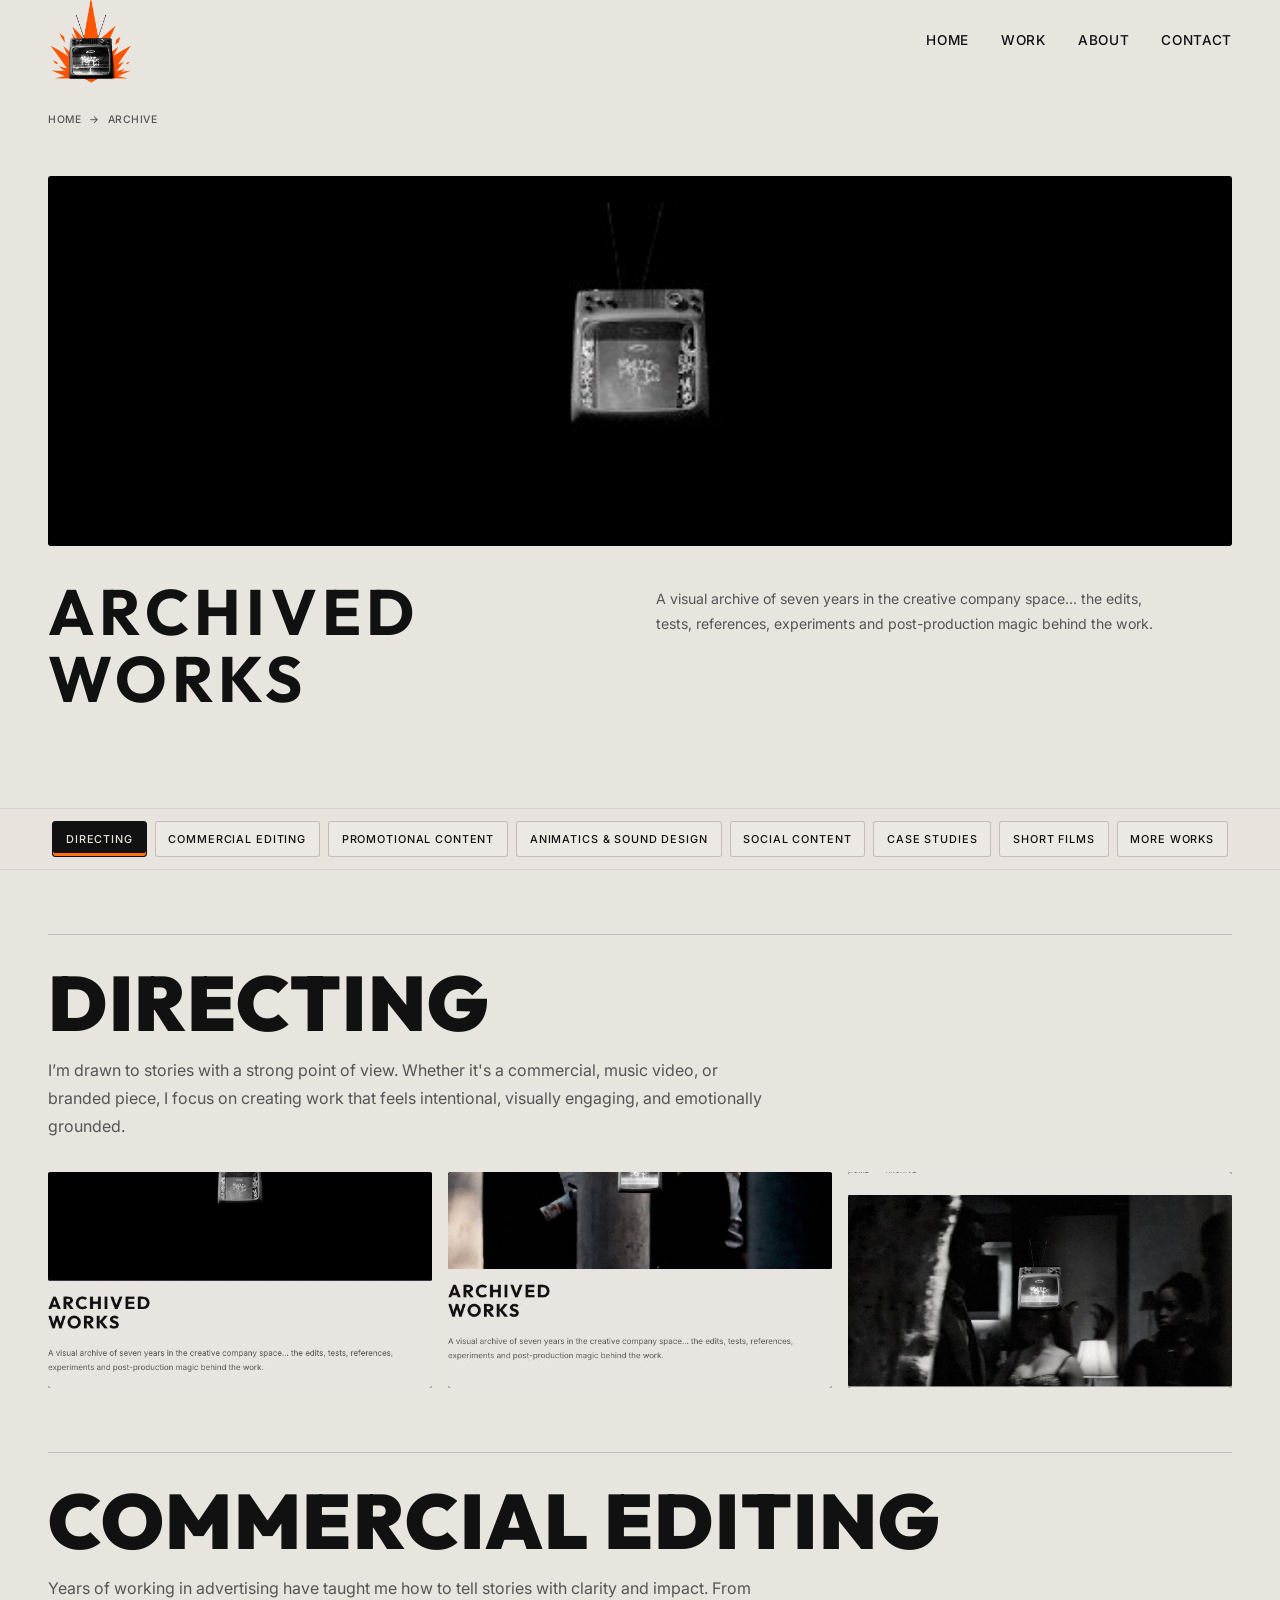
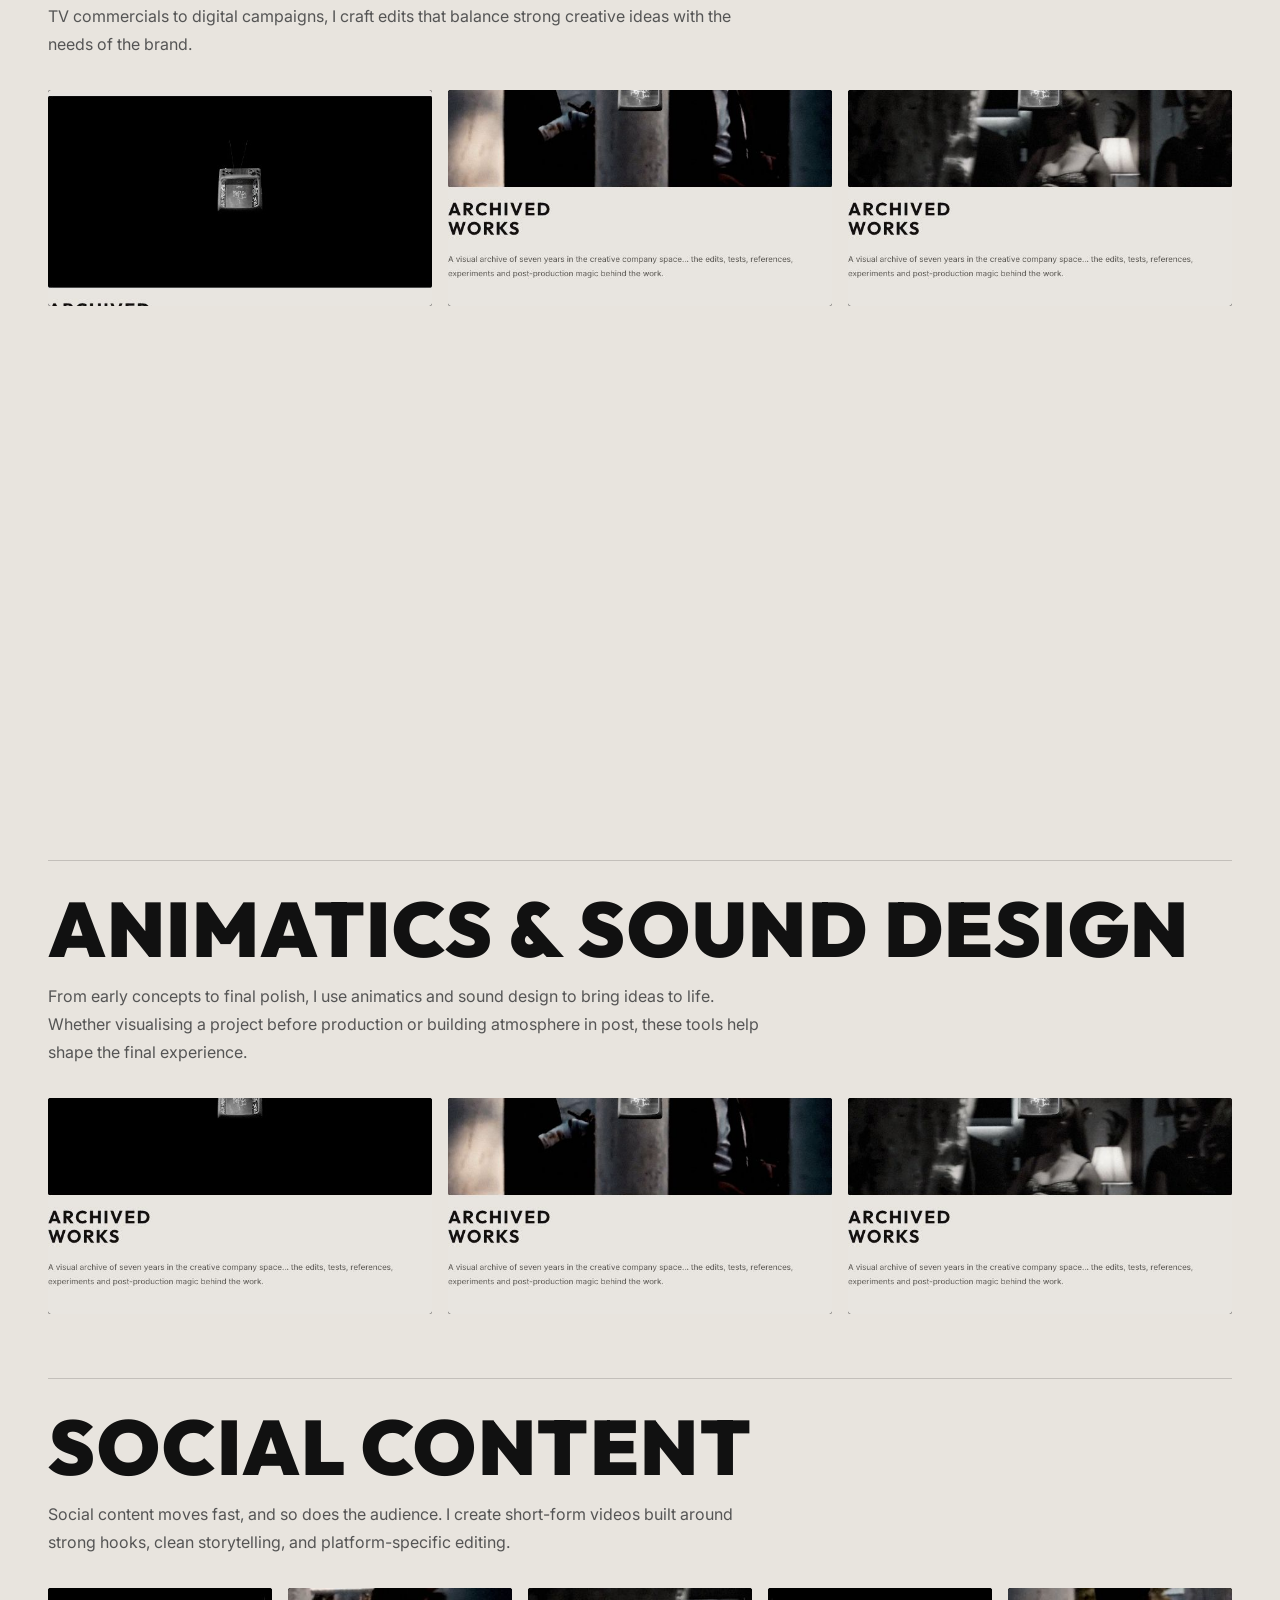
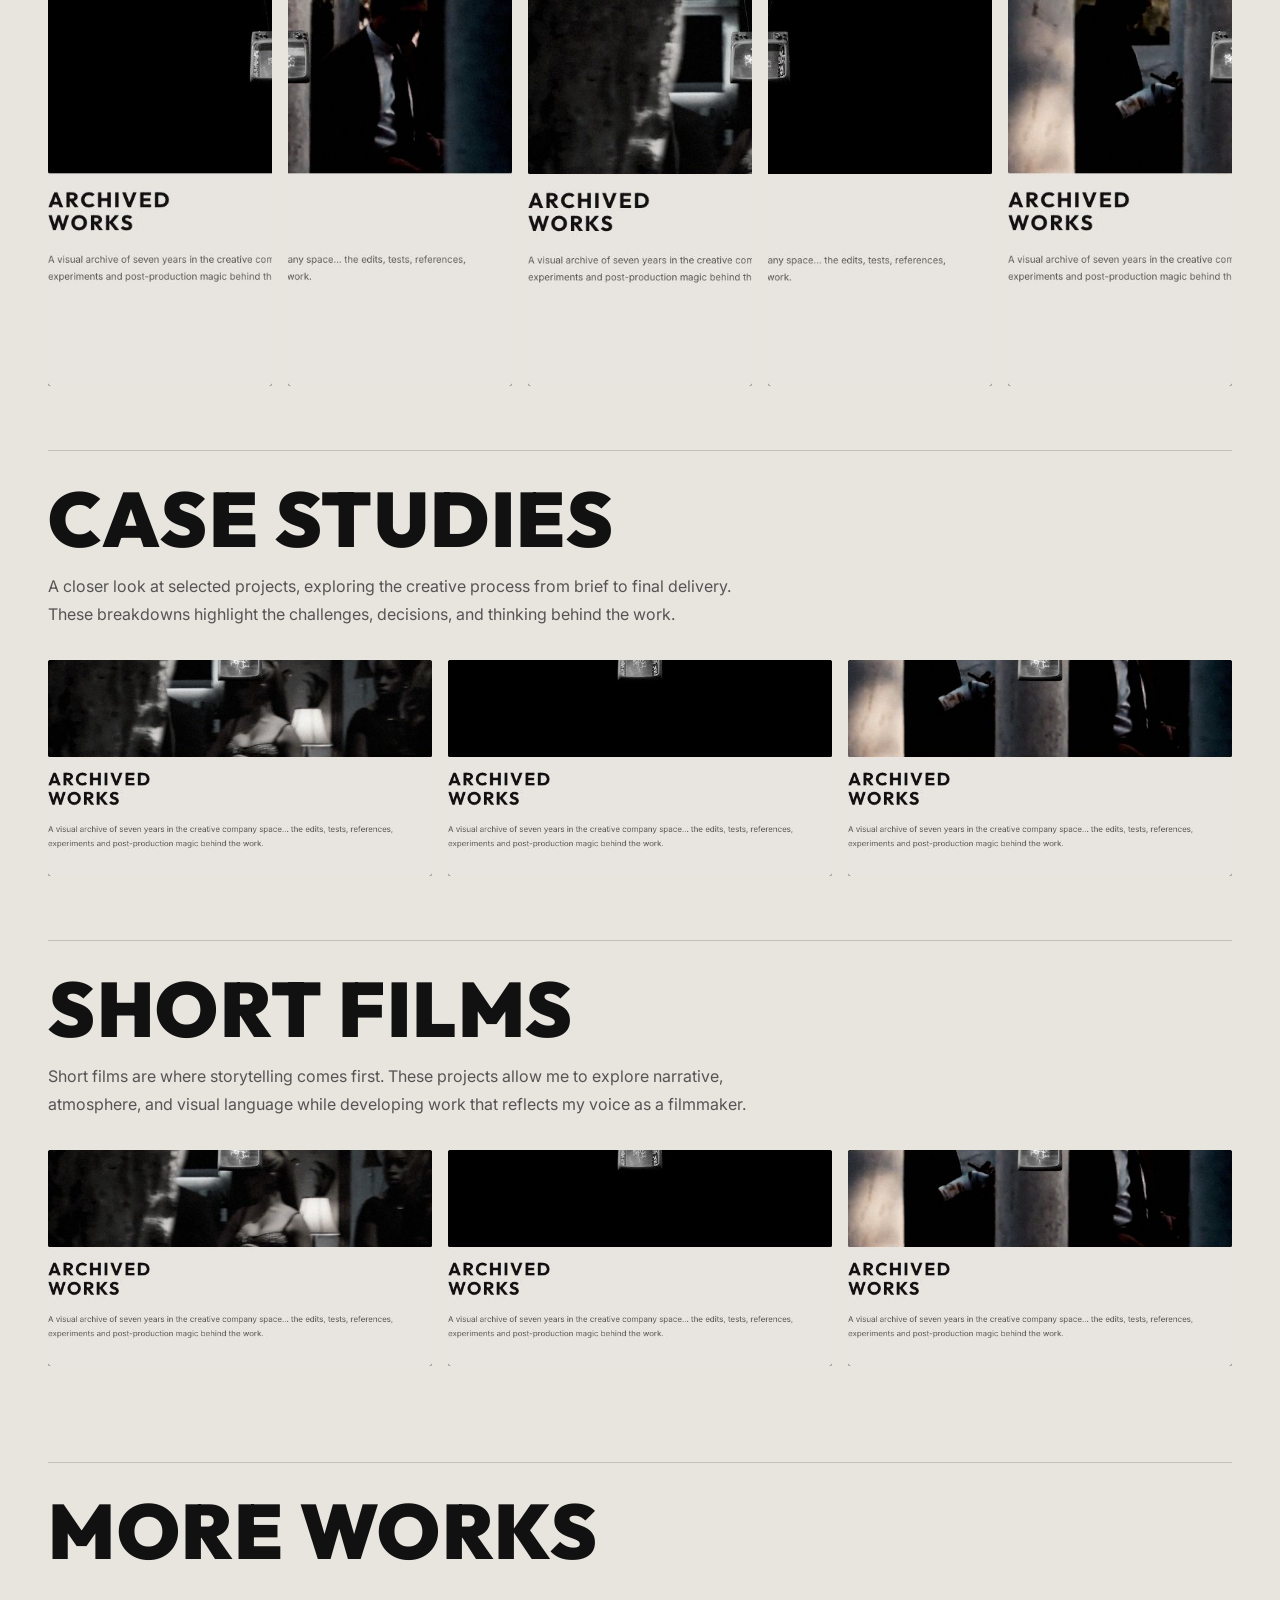
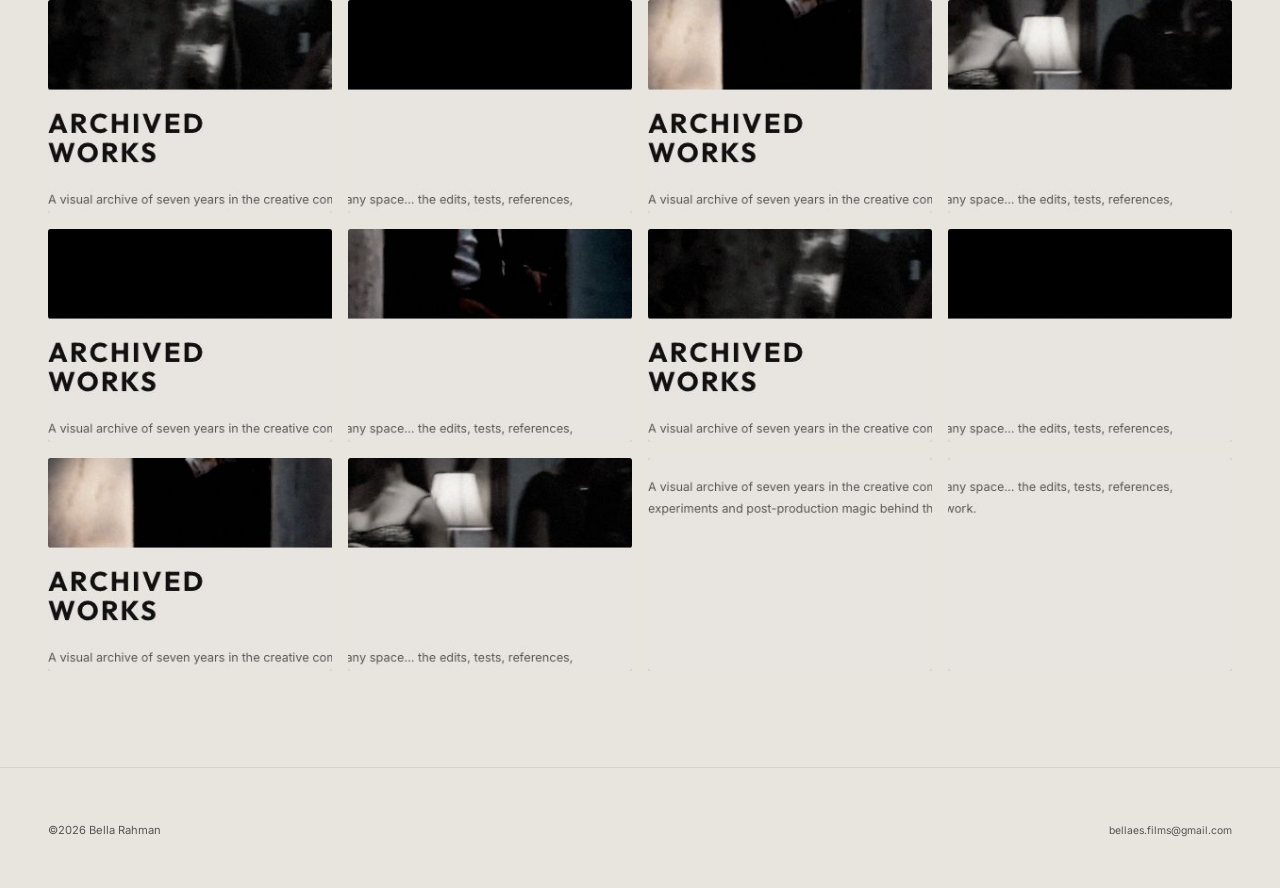
==== commit 63cd3c4b: "h" ====
--- a/archive.html
+++ b/archive.html
@@ -9,6 +9,7 @@
     content="A visual archive of seven years in the creative company space... the edits, tests, references, experiments and post-production magic behind the work.">
   <link rel="preconnect" href="https://fonts.googleapis.com">
   <link rel="preconnect" href="https://fonts.gstatic.com" crossorigin>
+  <link rel="preload" as="video" href="assets/video/branding/bellaes-banner-1.mp4" type="video/mp4">
   <link
     href="https://fonts.googleapis.com/css2?family=Inter:wght@300;400;500;600&family=Outfit:wght@400;500;600;700;800;900&display=swap"
     rel="stylesheet">
@@ -42,7 +43,8 @@
 
   <!-- ========== ARCHIVE BANNER ========== -->
   <section class="archive-banner" aria-label="Archive work banner">
-    <video class="archive-banner-video" autoplay muted loop playsinline preload="metadata">
+    <video class="archive-banner-video" autoplay muted loop playsinline preload="auto"
+      poster="assets/images/video-posters/branding/bellaes-banner-1.png">
       <source src="assets/video/branding/bellaes-banner-1.mp4" type="video/mp4">
     </video>
   </section>
@@ -85,7 +87,7 @@
       <div class="category-work-grid category-work-grid--three" aria-label="Directing work">
         <div class="category-work-item">
           <div class="gallery-thumb category-work-thumb">
-            <video class="gallery-video" muted loop playsinline preload="metadata">
+            <video class="gallery-video" muted loop playsinline preload="metadata" poster="assets/images/video-posters/archive/directing/gxb-is-for-everywhere-online.png">
               <source src="assets/video/archive/directing/gxb-is-for-everywhere-online.mp4" type="video/mp4">
             </video>
             <div class="gallery-hover-label">GXB is for Everywhere</div>
@@ -93,7 +95,7 @@
         </div>
         <div class="category-work-item">
           <div class="gallery-thumb category-work-thumb">
-            <video class="gallery-video" muted loop playsinline preload="metadata">
+            <video class="gallery-video" muted loop playsinline preload="metadata" poster="assets/images/video-posters/archive/directing/stitch-summit-launch-online-2.png">
               <source src="assets/video/archive/directing/stitch-summit-launch-online-2.mp4" type="video/mp4">
             </video>
             <div class="gallery-hover-label">Stitch Summit Launch</div>
@@ -101,7 +103,7 @@
         </div>
         <div class="category-work-item">
           <div class="gallery-thumb category-work-thumb">
-            <video class="gallery-video" muted loop playsinline preload="metadata">
+            <video class="gallery-video" muted loop playsinline preload="metadata" poster="assets/images/video-posters/archive/directing/mtv-base-mega-hits.png">
               <source src="assets/video/archive/directing/mtv-base-mega-hits.mp4" type="video/mp4">
             </video>
             <div class="gallery-hover-label">MTV Base Mega Hits</div>
@@ -118,7 +120,7 @@
       <div class="category-work-grid category-work-grid--three" aria-label="Commercial editing work">
         <div class="category-work-item">
           <div class="gallery-thumb category-work-thumb">
-            <video class="gallery-video" muted loop playsinline preload="metadata">
+            <video class="gallery-video" muted loop playsinline preload="metadata" poster="assets/images/video-posters/archive/commercial-editing/yoco-back-the-underdog.png">
               <source src="assets/video/archive/commercial-editing/yoco-back-the-underdog.mp4" type="video/mp4">
             </video>
             <div class="gallery-hover-label">Yoco - Back The Underdog</div>
@@ -126,7 +128,7 @@
         </div>
         <div class="category-work-item">
           <div class="gallery-thumb category-work-thumb">
-            <video class="gallery-video" muted loop playsinline preload="metadata">
+            <video class="gallery-video" muted loop playsinline preload="metadata" poster="assets/images/video-posters/archive/commercial-editing/galxboy-ad-2-mar2024-online.png">
               <source src="assets/video/archive/commercial-editing/galxboy-ad-2-mar2024-online.mp4" type="video/mp4">
             </video>
             <div class="gallery-hover-label">Galxboy AD 2</div>
@@ -134,7 +136,7 @@
         </div>
         <div class="category-work-item">
           <div class="gallery-thumb category-work-thumb">
-            <video class="gallery-video" muted loop playsinline preload="metadata">
+            <video class="gallery-video" muted loop playsinline preload="metadata" poster="assets/images/video-posters/archive/commercial-editing/switch-to-iphone-responsive-1080p.png">
               <source src="assets/video/archive/commercial-editing/switch-to-iphone-responsive-1080p.mp4" type="video/mp4">
             </video>
             <div class="gallery-hover-label">Switch to iPhone</div>
@@ -151,7 +153,7 @@
       <div class="category-work-grid category-work-grid--three" aria-label="Promotional content work">
         <div class="category-work-item">
           <div class="gallery-thumb category-work-thumb">
-            <video class="gallery-video" muted loop playsinline preload="metadata">
+            <video class="gallery-video" muted loop playsinline preload="metadata" poster="assets/images/video-posters/archive/promotional-content/senzo-murder-of-a-soccer-star-netflix.png">
               <source src="assets/video/archive/promotional-content/senzo-murder-of-a-soccer-star-netflix.mp4" type="video/mp4">
             </video>
             <div class="gallery-hover-label">Senzo: Murder of a Soccer Star</div>
@@ -159,7 +161,7 @@
         </div>
         <div class="category-work-item">
           <div class="gallery-thumb category-work-thumb">
-            <video class="gallery-video" muted loop playsinline preload="metadata">
+            <video class="gallery-video" muted loop playsinline preload="metadata" poster="assets/images/video-posters/archive/promotional-content/mtv-base-blaze-the-trail.png">
               <source src="assets/video/archive/promotional-content/mtv-base-blaze-the-trail.mp4" type="video/mp4">
             </video>
             <div class="gallery-hover-label">MTV Base Blaze The Trail</div>
@@ -167,7 +169,7 @@
         </div>
         <div class="category-work-item">
           <div class="gallery-thumb category-work-thumb">
-            <video class="gallery-video" muted loop playsinline preload="metadata">
+            <video class="gallery-video" muted loop playsinline preload="metadata" poster="assets/images/video-posters/archive/promotional-content/young-black-and-excellent-bet-2021.png">
               <source src="assets/video/archive/promotional-content/young-black-and-excellent-bet-2021.mp4" type="video/mp4">
             </video>
             <div class="gallery-hover-label">Young Black and Excellent</div>
@@ -184,7 +186,7 @@
       <div class="category-work-grid category-work-grid--three" aria-label="Animatics and sound design work">
         <div class="category-work-item">
           <div class="gallery-thumb category-work-thumb">
-            <video class="gallery-video" muted loop playsinline preload="metadata">
+            <video class="gallery-video" muted loop playsinline preload="metadata" poster="assets/images/video-posters/archive/animatics-sound-design/hunters-tso-mar2023-final-clean.png">
               <source src="assets/video/archive/animatics-sound-design/hunters-tso-mar2023-final-clean.mp4" type="video/mp4">
             </video>
             <div class="gallery-hover-label">Hunter's TSO</div>
@@ -192,7 +194,7 @@
         </div>
         <div class="category-work-item">
           <div class="gallery-thumb category-work-thumb">
-            <video class="gallery-video" muted loop playsinline preload="metadata">
+            <video class="gallery-video" muted loop playsinline preload="metadata" poster="assets/images/video-posters/archive/animatics-sound-design/metaversal-annual-video-dec2022-final.png">
               <source src="assets/video/archive/animatics-sound-design/metaversal-annual-video-dec2022-final.mp4" type="video/mp4">
             </video>
             <div class="gallery-hover-label">Metaversal Annual Video</div>
@@ -200,7 +202,7 @@
         </div>
         <div class="category-work-item">
           <div class="gallery-thumb category-work-thumb">
-            <video class="gallery-video" muted loop playsinline preload="metadata">
+            <video class="gallery-video" muted loop playsinline preload="metadata" poster="assets/images/video-posters/archive/animatics-sound-design/luno-tap-into-possibilities-sep2022.png">
               <source src="assets/video/archive/animatics-sound-design/luno-tap-into-possibilities-sep2022.mp4" type="video/mp4">
             </video>
             <div class="gallery-hover-label">Luno Tap Into Possibilities</div>
@@ -217,7 +219,7 @@
       <div class="category-work-grid category-work-grid--social" aria-label="Social content work">
         <div class="category-work-item">
           <div class="gallery-thumb category-work-thumb category-work-thumb--portrait">
-            <video class="gallery-video" muted loop playsinline preload="metadata">
+            <video class="gallery-video" muted loop playsinline preload="metadata" poster="assets/images/video-posters/archive/social-content/here-for-convenience-9x16-online-3.png">
               <source src="assets/video/archive/social-content/here-for-convenience-9x16-online-3.mp4" type="video/mp4">
             </video>
             <div class="gallery-hover-label">Here. For Convenience</div>
@@ -225,7 +227,7 @@
         </div>
         <div class="category-work-item">
           <div class="gallery-thumb category-work-thumb category-work-thumb--portrait">
-            <video class="gallery-video" muted loop playsinline preload="metadata">
+            <video class="gallery-video" muted loop playsinline preload="metadata" poster="assets/images/video-posters/archive/social-content/dolphcore-oct2024-final.png">
               <source src="assets/video/archive/social-content/dolphcore-oct2024-final.mp4" type="video/mp4">
             </video>
             <div class="gallery-hover-label">Dolphcore</div>
@@ -233,7 +235,7 @@
         </div>
         <div class="category-work-item">
           <div class="gallery-thumb category-work-thumb category-work-thumb--portrait">
-            <video class="gallery-video" muted loop playsinline preload="metadata">
+            <video class="gallery-video" muted loop playsinline preload="metadata" poster="assets/images/video-posters/archive/social-content/dream-drive-how-to-9x16-online-v4.png">
               <source src="assets/video/archive/social-content/dream-drive-how-to-9x16-online-v4.mp4" type="video/mp4">
             </video>
             <div class="gallery-hover-label">Dream Drive How To</div>
@@ -241,7 +243,7 @@
         </div>
         <div class="category-work-item">
           <div class="gallery-thumb category-work-thumb category-work-thumb--portrait">
-            <video class="gallery-video" muted loop playsinline preload="metadata">
+            <video class="gallery-video" muted loop playsinline preload="metadata" poster="assets/images/video-posters/archive/social-content/ppc-9x16-clean-web-logo.png">
               <source src="assets/video/archive/social-content/ppc-9x16-clean-web-logo.mp4" type="video/mp4">
             </video>
             <div class="gallery-hover-label">PPC Clean</div>
@@ -249,7 +251,7 @@
         </div>
         <div class="category-work-item">
           <div class="gallery-thumb category-work-thumb category-work-thumb--portrait">
-            <video class="gallery-video" muted loop playsinline preload="metadata">
+            <video class="gallery-video" muted loop playsinline preload="metadata" poster="assets/images/video-posters/archive/social-content/reboost-hero-30s-online-9x16.png">
               <source src="assets/video/archive/social-content/reboost-hero-30s-online-9x16.mp4" type="video/mp4">
             </video>
             <div class="gallery-hover-label">Reboost Hero</div>
@@ -266,7 +268,7 @@
       <div class="category-work-grid category-work-grid--three" aria-label="Case studies work">
         <div class="category-work-item">
           <div class="gallery-thumb category-work-thumb">
-            <video class="gallery-video" muted loop playsinline preload="metadata">
+            <video class="gallery-video" muted loop playsinline preload="metadata" poster="assets/images/video-posters/archive/case-studies/yoco-we-the-underdog-case-study-jul2022-final-v2.png">
               <source src="assets/video/archive/case-studies/yoco-we-the-underdog-case-study-jul2022-final-v2.mp4" type="video/mp4">
             </video>
             <div class="gallery-hover-label">Yoco - We The Underdog</div>
@@ -274,7 +276,7 @@
         </div>
         <div class="category-work-item">
           <div class="gallery-thumb category-work-thumb">
-            <video class="gallery-video" muted loop playsinline preload="metadata">
+            <video class="gallery-video" muted loop playsinline preload="metadata" poster="assets/images/video-posters/archive/case-studies/spotify-mom-online-v1.png">
               <source src="assets/video/archive/case-studies/spotify-mom-online-v1.mp4" type="video/mp4">
             </video>
             <div class="gallery-hover-label">Spotify MOM</div>
@@ -282,7 +284,7 @@
         </div>
         <div class="category-work-item">
           <div class="gallery-thumb category-work-thumb">
-            <video class="gallery-video" muted loop playsinline preload="metadata">
+            <video class="gallery-video" muted loop playsinline preload="metadata" poster="assets/images/video-posters/archive/case-studies/nedbank-case-study-online.png">
               <source src="assets/video/archive/case-studies/nedbank-case-study-online.mp4" type="video/mp4">
             </video>
             <div class="gallery-hover-label">Nedbank Case Study</div>
@@ -299,7 +301,7 @@
       <div class="category-work-grid category-work-grid--three" aria-label="Short films work">
         <div class="category-work-item">
           <div class="gallery-thumb category-work-thumb">
-            <video class="gallery-video" muted loop playsinline preload="metadata">
+            <video class="gallery-video" muted loop playsinline preload="metadata" poster="assets/images/video-posters/archive/short-films/deadline-at-5-online.png">
               <source src="assets/video/archive/short-films/deadline-at-5-online.mp4" type="video/mp4">
             </video>
             <div class="gallery-hover-label">Deadline @ 5</div>
@@ -307,7 +309,7 @@
         </div>
         <div class="category-work-item">
           <div class="gallery-thumb category-work-thumb">
-            <video class="gallery-video" muted loop playsinline preload="metadata">
+            <video class="gallery-video" muted loop playsinline preload="metadata" poster="assets/images/video-posters/archive/short-films/gxb-the-heist-4min-online-mtv-v2.png">
               <source src="assets/video/archive/short-films/gxb-the-heist-4min-online-mtv-v2.mp4" type="video/mp4">
             </video>
             <div class="gallery-hover-label">GXB The Heist</div>
@@ -315,7 +317,7 @@
         </div>
         <div class="category-work-item">
           <div class="gallery-thumb category-work-thumb">
-            <video class="gallery-video" muted loop playsinline preload="metadata">
+            <video class="gallery-video" muted loop playsinline preload="metadata" poster="assets/images/video-posters/archive/short-films/ifhj-online-2.png">
               <source src="assets/video/archive/short-films/ifhj-online-2.mp4" type="video/mp4">
             </video>
             <div class="gallery-hover-label">IFHJ</div>
@@ -331,7 +333,7 @@
     <div class="archive-gallery-grid">
       <div class="gallery-item reveal" data-index="1">
         <div class="gallery-thumb">
-          <video class="gallery-video" muted loop playsinline preload="metadata">
+          <video class="gallery-video" muted loop playsinline preload="metadata" poster="assets/images/video-posters/archive/more-works/galxboy-ad-1-mar2024-online.png">
             <source src="assets/video/archive/more-works/galxboy-ad-1-mar2024-online.mp4" type="video/mp4">
           </video>
           <div class="gallery-hover-label">Galxboy AD 1</div>
@@ -340,7 +342,7 @@
 
       <div class="gallery-item reveal" data-index="2">
         <div class="gallery-thumb">
-          <video class="gallery-video" muted loop playsinline preload="metadata">
+          <video class="gallery-video" muted loop playsinline preload="metadata" poster="assets/images/video-posters/archive/more-works/nollywood-is-home-netflix-nov2021-master-final.png">
             <source src="assets/video/archive/more-works/nollywood-is-home-netflix-nov2021-master-final.mp4" type="video/mp4">
           </video>
           <div class="gallery-hover-label">Nollywood is Home</div>
@@ -349,7 +351,7 @@
 
       <div class="gallery-item reveal" data-index="3">
         <div class="gallery-thumb">
-          <video class="gallery-video" muted loop playsinline preload="metadata">
+          <video class="gallery-video" muted loop playsinline preload="metadata" poster="assets/images/video-posters/archive/more-works/switch-to-iphone-1080p.png">
             <source src="assets/video/archive/more-works/switch-to-iphone-1080p.mp4" type="video/mp4">
           </video>
           <div class="gallery-hover-label">Switch to iPhone</div>
@@ -358,7 +360,7 @@
 
       <div class="gallery-item reveal" data-index="4">
         <div class="gallery-thumb">
-          <video class="gallery-video" muted loop playsinline preload="metadata">
+          <video class="gallery-video" muted loop playsinline preload="metadata" poster="assets/images/video-posters/archive/more-works/squad-deep-vj-theme-piece.png">
             <source src="assets/video/archive/more-works/squad-deep-vj-theme-piece.mp4" type="video/mp4">
           </video>
           <div class="gallery-hover-label">Squad Deep VJ Theme Piece</div>
@@ -367,7 +369,7 @@
 
       <div class="gallery-item reveal" data-index="5">
         <div class="gallery-thumb">
-          <video class="gallery-video" muted loop playsinline preload="metadata">
+          <video class="gallery-video" muted loop playsinline preload="metadata" poster="assets/images/video-posters/archive/more-works/vivo-nation-promo-final-update-2020.png">
             <source src="assets/video/archive/more-works/vivo-nation-promo-final-update-2020.mp4" type="video/mp4">
           </video>
           <div class="gallery-hover-label">Vivo Nation Promo</div>
@@ -376,7 +378,7 @@
 
       <div class="gallery-item reveal" data-index="6">
         <div class="gallery-thumb">
-          <video class="gallery-video" muted loop playsinline preload="metadata">
+          <video class="gallery-video" muted loop playsinline preload="metadata" poster="assets/images/video-posters/archive/more-works/stitch-elevate-launch-online-final.png">
             <source src="assets/video/archive/more-works/stitch-elevate-launch-online-final.mp4" type="video/mp4">
           </video>
           <div class="gallery-hover-label">Stitch Elevate Launch</div>
@@ -385,7 +387,7 @@
 
       <div class="gallery-item reveal" data-index="7">
         <div class="gallery-thumb">
-          <video class="gallery-video" muted loop playsinline preload="metadata">
+          <video class="gallery-video" muted loop playsinline preload="metadata" poster="assets/images/video-posters/archive/more-works/sabc-1-summer-2019.png">
             <source src="assets/video/archive/more-works/sabc-1-summer-2019.mp4" type="video/mp4">
           </video>
           <div class="gallery-hover-label">SABC 1 Summer</div>
@@ -394,7 +396,7 @@
 
       <div class="gallery-item reveal" data-index="8">
         <div class="gallery-thumb">
-          <video class="gallery-video" muted loop playsinline preload="metadata">
+          <video class="gallery-video" muted loop playsinline preload="metadata" poster="assets/images/video-posters/archive/more-works/sabc-2-tvc-2019.png">
             <source src="assets/video/archive/more-works/sabc-2-tvc-2019.mp4" type="video/mp4">
           </video>
           <div class="gallery-hover-label">SABC 2 TVC</div>
@@ -403,7 +405,7 @@
 
       <div class="gallery-item reveal" data-index="9">
         <div class="gallery-thumb">
-          <video class="gallery-video" muted loop playsinline preload="metadata">
+          <video class="gallery-video" muted loop playsinline preload="metadata" poster="assets/images/video-posters/archive/more-works/coca-cola-nigerias-national-anthem.png">
             <source src="assets/video/archive/more-works/coca-cola-nigerias-national-anthem.mp4" type="video/mp4">
           </video>
           <div class="gallery-hover-label">Coca-Cola Nigeria's National Anthem</div>
@@ -412,7 +414,7 @@
 
       <div class="gallery-item reveal" data-index="10">
         <div class="gallery-thumb">
-          <video class="gallery-video" muted loop playsinline preload="metadata">
+          <video class="gallery-video" muted loop playsinline preload="metadata" poster="assets/images/video-posters/archive/more-works/africa-day-benefit-concert-gfx-sep2020-final.png">
             <source src="assets/video/archive/more-works/africa-day-benefit-concert-gfx-sep2020-final.mp4" type="video/mp4">
           </video>
           <div class="gallery-hover-label">Africa Day Benefit Concert</div>
@@ -421,7 +423,7 @@
 
       <div class="gallery-item reveal" data-index="11">
         <div class="gallery-thumb">
-          <video class="gallery-video" muted loop playsinline preload="metadata">
+          <video class="gallery-video" muted loop playsinline preload="metadata" poster="assets/images/video-posters/archive/more-works/friday-movies-action-nights-jun2020-master.png">
             <source src="assets/video/archive/more-works/friday-movies-action-nights-jun2020-master.mp4" type="video/mp4">
           </video>
           <div class="gallery-hover-label">Friday Movies Action Nights</div>
@@ -430,7 +432,7 @@
 
       <div class="gallery-item reveal" data-index="12">
         <div class="gallery-thumb">
-          <video class="gallery-video" muted loop playsinline preload="metadata">
+          <video class="gallery-video" muted loop playsinline preload="metadata" poster="assets/images/video-posters/archive/more-works/naked-on-hold-yoga-1080p-2.png">
             <source src="assets/video/archive/more-works/naked-on-hold-yoga-1080p-2.mp4" type="video/mp4">
           </video>
           <div class="gallery-hover-label">Naked On Hold Yoga</div>
@@ -563,31 +565,35 @@
     }
 
     function primeVideoFrame(video) {
-      const startOffset = 0.18;
+      const startOffset = 1;
       if (video.dataset.primed === 'true') return Promise.resolve();
 
       return new Promise(resolve => {
         let timeoutId = null;
 
-        const finish = () => {
+        const finish = (isPrimed = true) => {
           window.clearTimeout(timeoutId);
           video.removeEventListener('loadedmetadata', prime);
           video.removeEventListener('seeked', finish);
-          video.dataset.primed = 'true';
+          if (isPrimed) {
+            video.dataset.primed = 'true';
+          }
           resolve();
         };
 
         const prime = () => {
-          if (!Number.isFinite(video.duration) || video.duration <= startOffset + 0.1) {
+          if (!Number.isFinite(video.duration) || video.duration <= 0.2) {
             finish();
             return;
           }
 
+          const targetTime = Math.min(startOffset, Math.max(0.1, video.duration - 0.1));
+
           try {
-            if (video.currentTime < 0.05) {
+            if (video.currentTime < targetTime - 0.05) {
               video.addEventListener('seeked', finish, { once: true });
-              video.currentTime = startOffset;
-              timeoutId = window.setTimeout(finish, 700);
+              video.currentTime = targetTime;
+              timeoutId = window.setTimeout(finish, 900);
             } else {
               finish();
             }
@@ -600,7 +606,7 @@
           prime();
         } else {
           video.addEventListener('loadedmetadata', prime, { once: true });
-          timeoutId = window.setTimeout(finish, 1200);
+          timeoutId = window.setTimeout(() => finish(false), 2000);
         }
       });
     }
@@ -620,19 +626,29 @@
       if (video.readyState === 0) {
         video.load();
       }
+
+      return primeVideoFrame(video);
     }
 
     function playArchiveVideo(video) {
-      prepareArchiveVideoThumbnail(video);
-
-      if (video.readyState >= 2) {
+      prepareArchiveVideoThumbnail(video).then(() => {
+        if (activeVideoSection?.contains(video)) {
+          video.play().catch(() => {});
+        }
+      });
+
+      if (video.readyState >= 2 && video.dataset.primed === 'true') {
         video.play().catch(() => {});
         return;
       }
 
       video.addEventListener('loadeddata', () => {
         if (activeVideoSection?.contains(video)) {
-          video.play().catch(() => {});
+          prepareArchiveVideoThumbnail(video).then(() => {
+            if (activeVideoSection?.contains(video)) {
+              video.play().catch(() => {});
+            }
+          });
         }
       }, { once: true });
     }
@@ -686,9 +702,8 @@
     if (archiveBannerVideo) {
       archiveBannerVideo.muted = true;
       archiveBannerVideo.volume = 0;
-      primeVideoFrame(archiveBannerVideo)
-        .then(() => archiveBannerVideo.play())
-        .catch(() => {});
+      archiveBannerVideo.preload = 'auto';
+      archiveBannerVideo.play().catch(() => {});
     }
 
     const archiveVideoObserver = new IntersectionObserver(entries => {
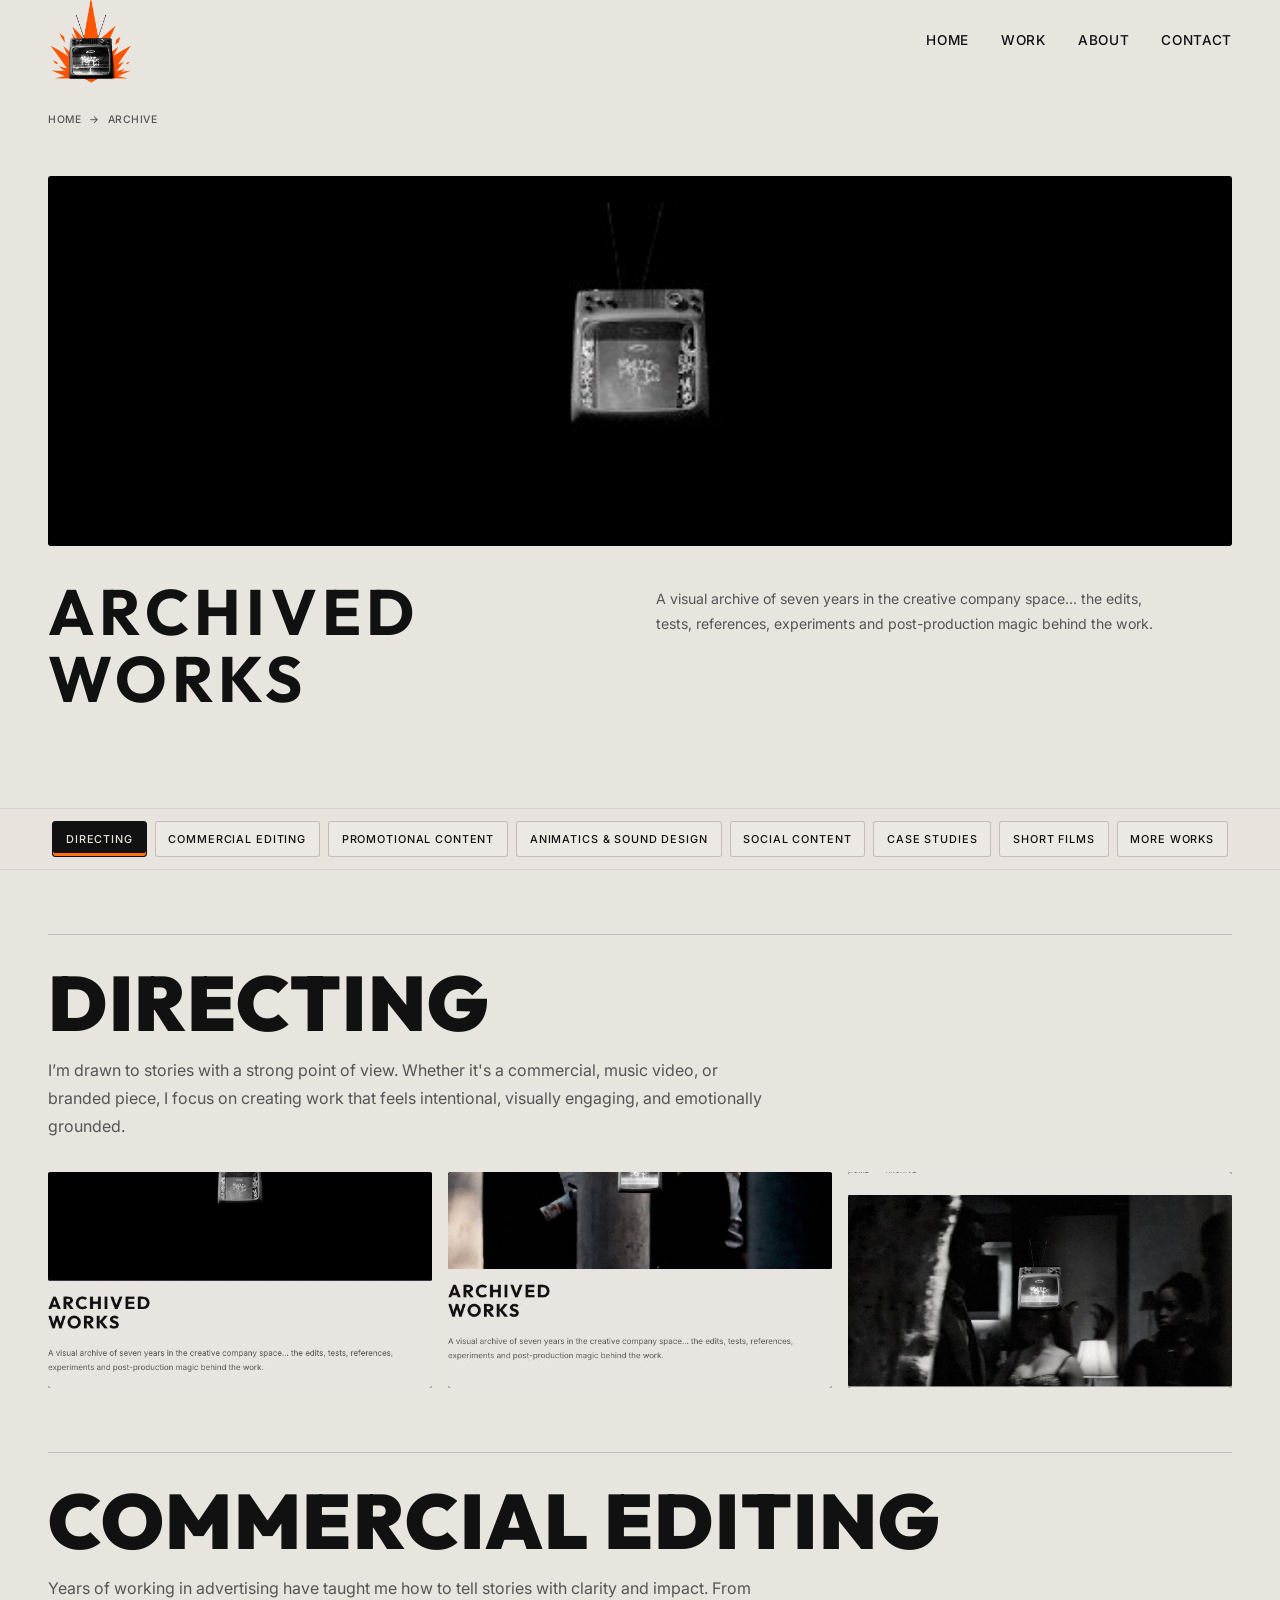
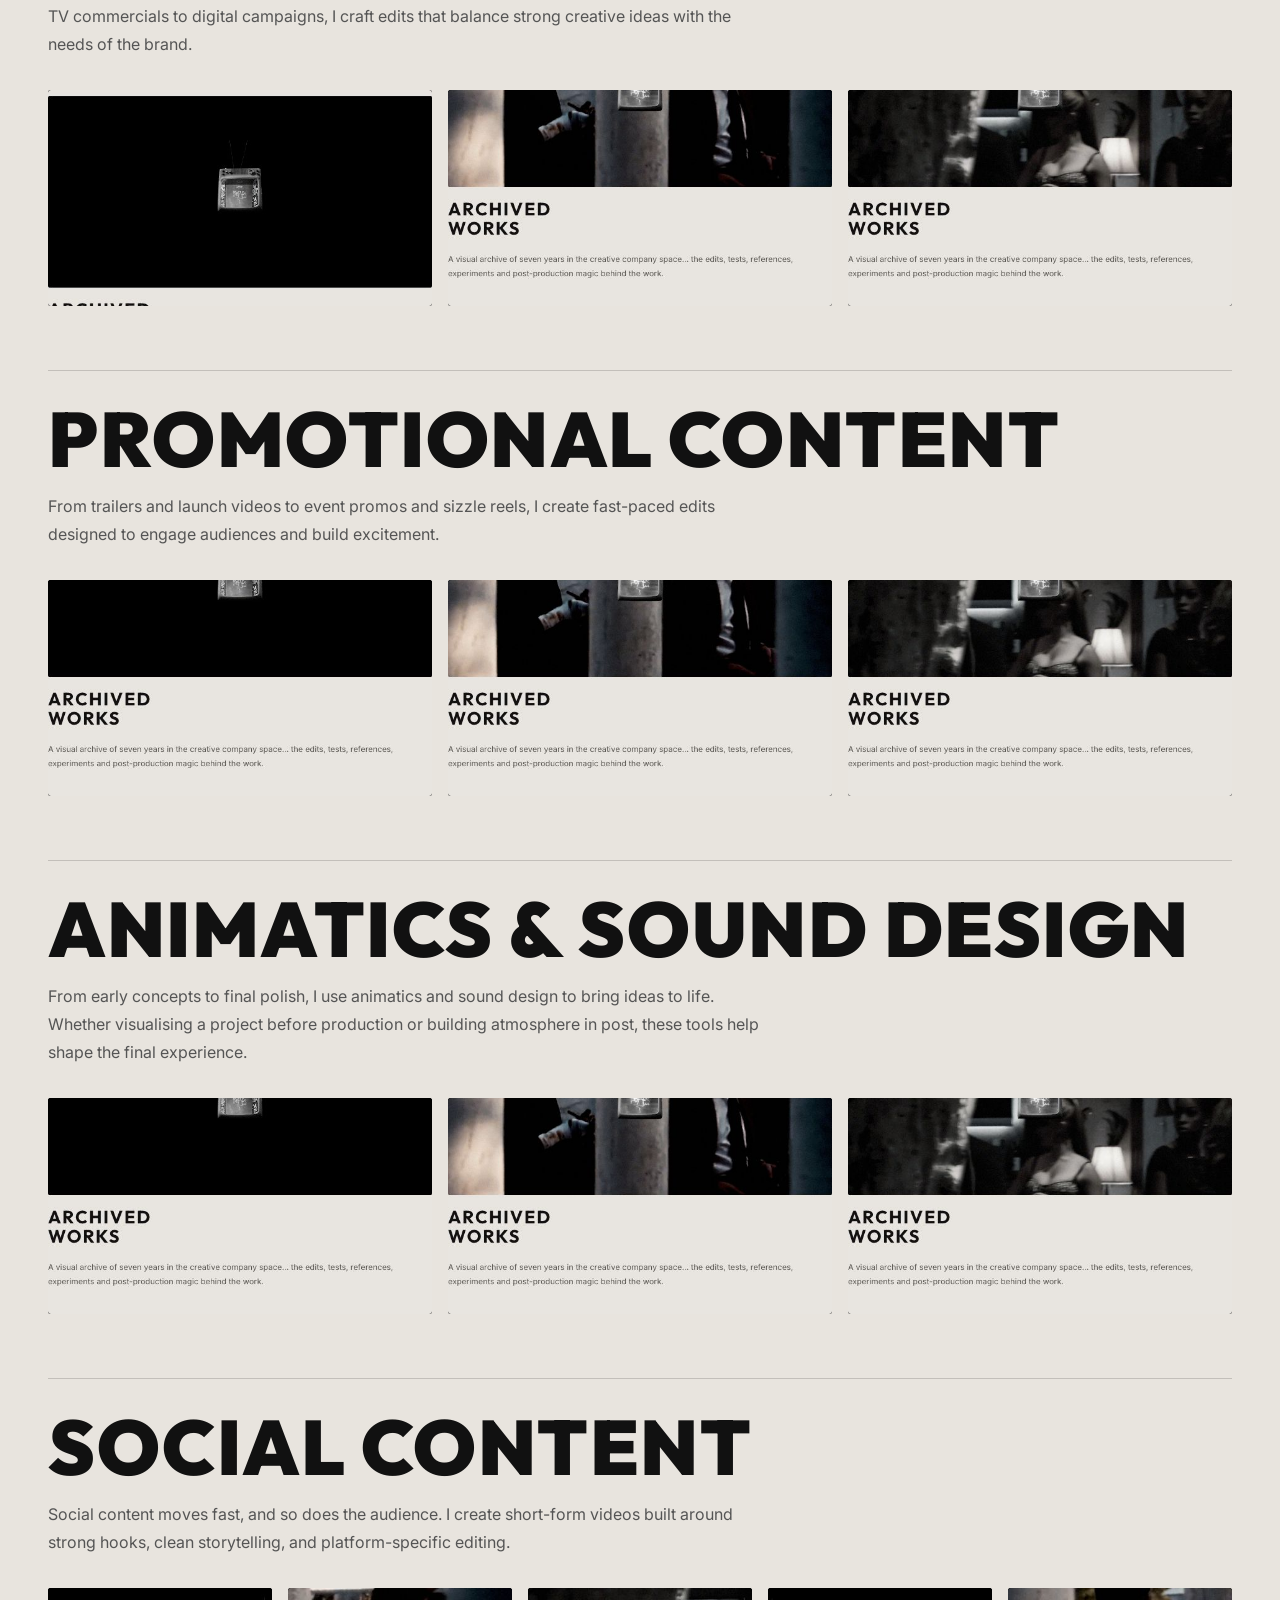
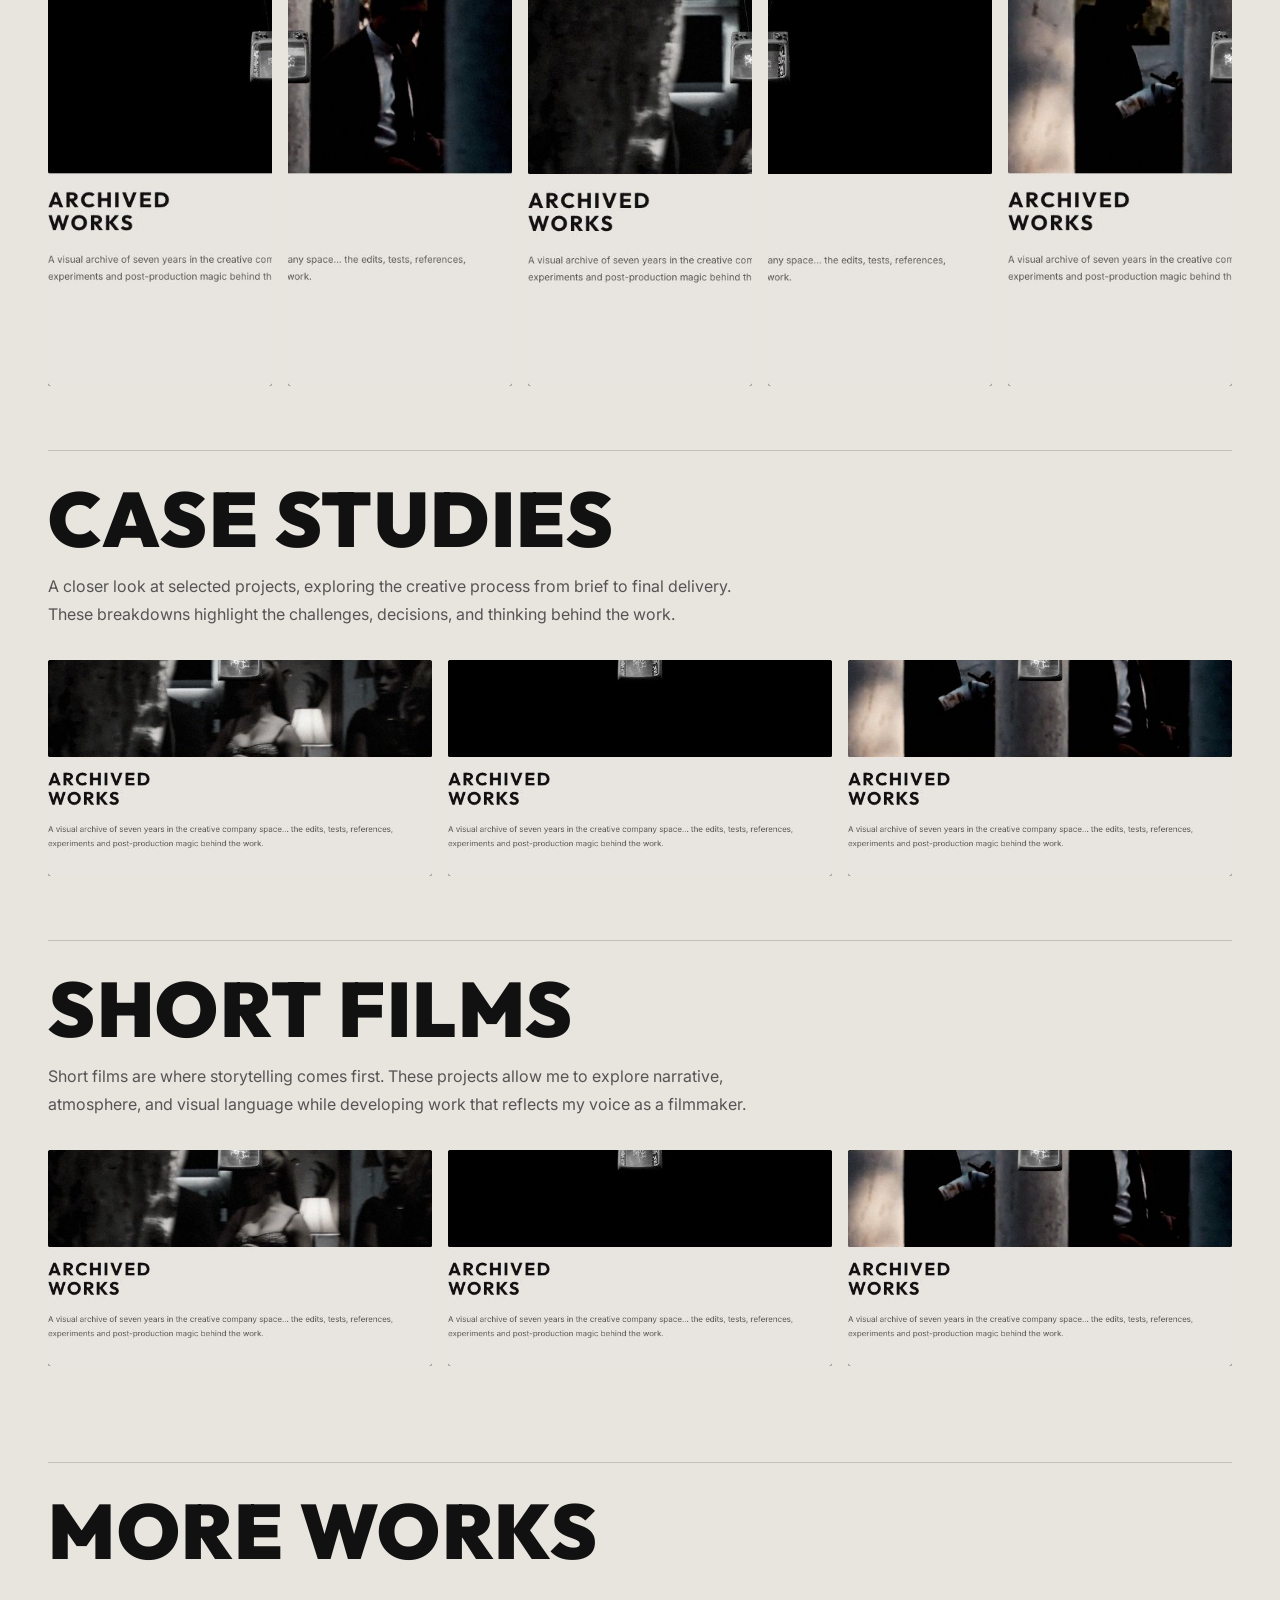
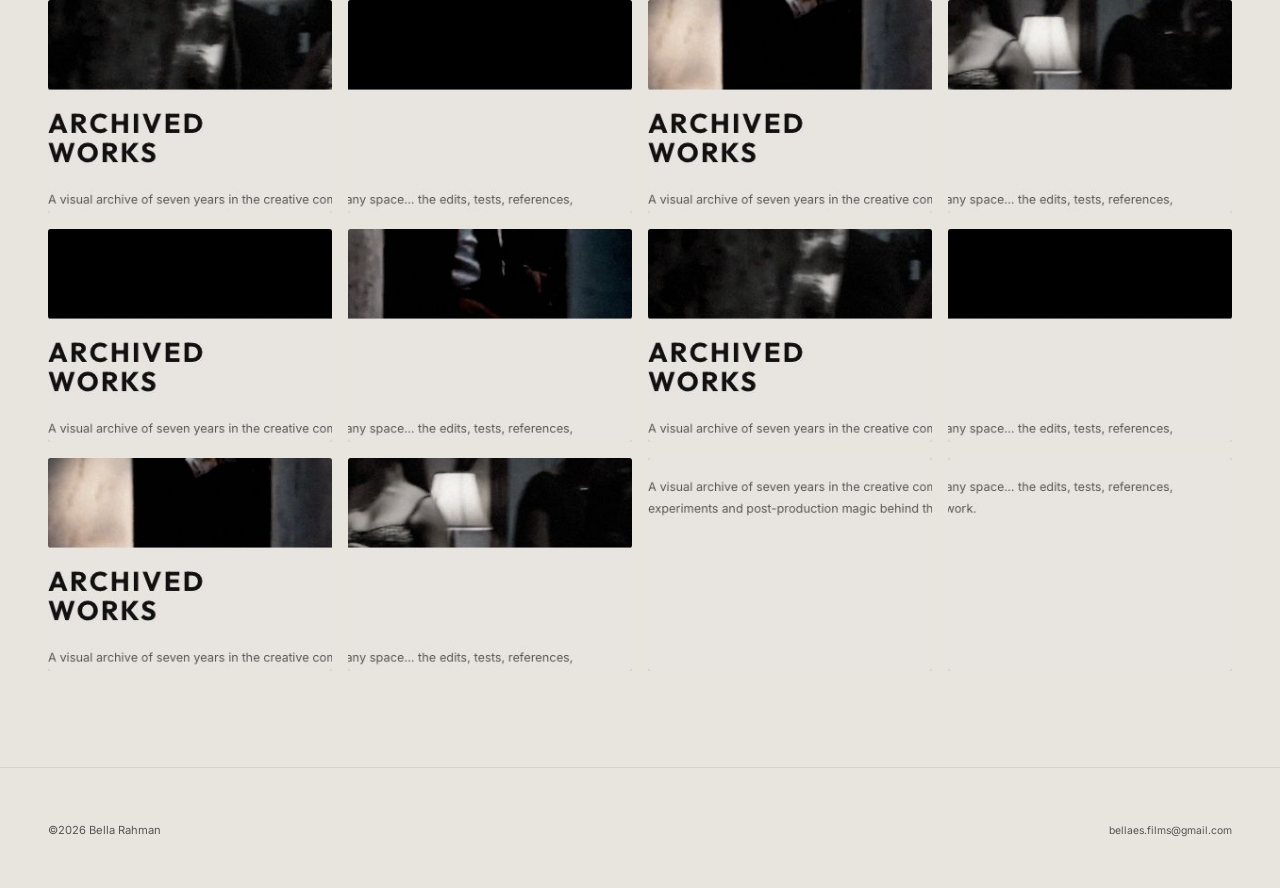
==== commit 562debfb: "s" ====
--- a/archive.html
+++ b/archive.html
@@ -14,7 +14,7 @@
     href="https://fonts.googleapis.com/css2?family=Inter:wght@300;400;500;600&family=Outfit:wght@400;500;600;700;800;900&display=swap"
     rel="stylesheet">
   <link rel="icon" type="image/png" href="assets/images/bellaes-logo-tv-screen-small-favicon.png">
-  <link rel="stylesheet" href="css/archive.css?v=11">
+  <link rel="stylesheet" href="css/archive.css?v=12">
 </head>
 
 <body>
@@ -87,24 +87,24 @@
       <div class="category-work-grid category-work-grid--three" aria-label="Directing work">
         <div class="category-work-item">
           <div class="gallery-thumb category-work-thumb">
-            <video class="gallery-video" muted loop playsinline preload="metadata" poster="assets/images/video-posters/archive/directing/gxb-is-for-everywhere-online.png">
-              <source src="assets/video/archive/directing/gxb-is-for-everywhere-online.mp4" type="video/mp4">
+            <video class="gallery-video" muted loop playsinline preload="none" poster="assets/images/video-posters/archive/directing/gxb-is-for-everywhere-online.png">
+              <source data-src="assets/video/archive/directing/gxb-is-for-everywhere-online.mp4" type="video/mp4">
             </video>
             <div class="gallery-hover-label">GXB is for Everywhere</div>
           </div>
         </div>
         <div class="category-work-item">
           <div class="gallery-thumb category-work-thumb">
-            <video class="gallery-video" muted loop playsinline preload="metadata" poster="assets/images/video-posters/archive/directing/stitch-summit-launch-online-2.png">
-              <source src="assets/video/archive/directing/stitch-summit-launch-online-2.mp4" type="video/mp4">
+            <video class="gallery-video" muted loop playsinline preload="none" poster="assets/images/video-posters/archive/directing/stitch-summit-launch-online-2.png">
+              <source data-src="assets/video/archive/directing/stitch-summit-launch-online-2.mp4" type="video/mp4">
             </video>
             <div class="gallery-hover-label">Stitch Summit Launch</div>
           </div>
         </div>
         <div class="category-work-item">
           <div class="gallery-thumb category-work-thumb">
-            <video class="gallery-video" muted loop playsinline preload="metadata" poster="assets/images/video-posters/archive/directing/mtv-base-mega-hits.png">
-              <source src="assets/video/archive/directing/mtv-base-mega-hits.mp4" type="video/mp4">
+            <video class="gallery-video" muted loop playsinline preload="none" poster="assets/images/video-posters/archive/directing/mtv-base-mega-hits.png">
+              <source data-src="assets/video/archive/directing/mtv-base-mega-hits.mp4" type="video/mp4">
             </video>
             <div class="gallery-hover-label">MTV Base Mega Hits</div>
           </div>
@@ -120,24 +120,24 @@
       <div class="category-work-grid category-work-grid--three" aria-label="Commercial editing work">
         <div class="category-work-item">
           <div class="gallery-thumb category-work-thumb">
-            <video class="gallery-video" muted loop playsinline preload="metadata" poster="assets/images/video-posters/archive/commercial-editing/yoco-back-the-underdog.png">
-              <source src="assets/video/archive/commercial-editing/yoco-back-the-underdog.mp4" type="video/mp4">
+            <video class="gallery-video" muted loop playsinline preload="none" poster="assets/images/video-posters/archive/commercial-editing/yoco-back-the-underdog.png">
+              <source data-src="assets/video/archive/commercial-editing/yoco-back-the-underdog.mp4" type="video/mp4">
             </video>
             <div class="gallery-hover-label">Yoco - Back The Underdog</div>
           </div>
         </div>
         <div class="category-work-item">
           <div class="gallery-thumb category-work-thumb">
-            <video class="gallery-video" muted loop playsinline preload="metadata" poster="assets/images/video-posters/archive/commercial-editing/galxboy-ad-2-mar2024-online.png">
-              <source src="assets/video/archive/commercial-editing/galxboy-ad-2-mar2024-online.mp4" type="video/mp4">
+            <video class="gallery-video" muted loop playsinline preload="none" poster="assets/images/video-posters/archive/commercial-editing/galxboy-ad-2-mar2024-online.png">
+              <source data-src="assets/video/archive/commercial-editing/galxboy-ad-2-mar2024-online.mp4" type="video/mp4">
             </video>
             <div class="gallery-hover-label">Galxboy AD 2</div>
           </div>
         </div>
         <div class="category-work-item">
           <div class="gallery-thumb category-work-thumb">
-            <video class="gallery-video" muted loop playsinline preload="metadata" poster="assets/images/video-posters/archive/commercial-editing/switch-to-iphone-responsive-1080p.png">
-              <source src="assets/video/archive/commercial-editing/switch-to-iphone-responsive-1080p.mp4" type="video/mp4">
+            <video class="gallery-video" muted loop playsinline preload="none" poster="assets/images/video-posters/archive/commercial-editing/switch-to-iphone-responsive-1080p.png">
+              <source data-src="assets/video/archive/commercial-editing/switch-to-iphone-responsive-1080p.mp4" type="video/mp4">
             </video>
             <div class="gallery-hover-label">Switch to iPhone</div>
           </div>
@@ -153,24 +153,24 @@
       <div class="category-work-grid category-work-grid--three" aria-label="Promotional content work">
         <div class="category-work-item">
           <div class="gallery-thumb category-work-thumb">
-            <video class="gallery-video" muted loop playsinline preload="metadata" poster="assets/images/video-posters/archive/promotional-content/senzo-murder-of-a-soccer-star-netflix.png">
-              <source src="assets/video/archive/promotional-content/senzo-murder-of-a-soccer-star-netflix.mp4" type="video/mp4">
+            <video class="gallery-video" muted loop playsinline preload="none" poster="assets/images/video-posters/archive/promotional-content/senzo-murder-of-a-soccer-star-netflix.png">
+              <source data-src="assets/video/archive/promotional-content/senzo-murder-of-a-soccer-star-netflix.mp4" type="video/mp4">
             </video>
             <div class="gallery-hover-label">Senzo: Murder of a Soccer Star</div>
           </div>
         </div>
         <div class="category-work-item">
           <div class="gallery-thumb category-work-thumb">
-            <video class="gallery-video" muted loop playsinline preload="metadata" poster="assets/images/video-posters/archive/promotional-content/mtv-base-blaze-the-trail.png">
-              <source src="assets/video/archive/promotional-content/mtv-base-blaze-the-trail.mp4" type="video/mp4">
+            <video class="gallery-video" muted loop playsinline preload="none" poster="assets/images/video-posters/archive/promotional-content/mtv-base-blaze-the-trail.png">
+              <source data-src="assets/video/archive/promotional-content/mtv-base-blaze-the-trail.mp4" type="video/mp4">
             </video>
             <div class="gallery-hover-label">MTV Base Blaze The Trail</div>
           </div>
         </div>
         <div class="category-work-item">
           <div class="gallery-thumb category-work-thumb">
-            <video class="gallery-video" muted loop playsinline preload="metadata" poster="assets/images/video-posters/archive/promotional-content/young-black-and-excellent-bet-2021.png">
-              <source src="assets/video/archive/promotional-content/young-black-and-excellent-bet-2021.mp4" type="video/mp4">
+            <video class="gallery-video" muted loop playsinline preload="none" poster="assets/images/video-posters/archive/promotional-content/young-black-and-excellent-bet-2021.png">
+              <source data-src="assets/video/archive/promotional-content/young-black-and-excellent-bet-2021.mp4" type="video/mp4">
             </video>
             <div class="gallery-hover-label">Young Black and Excellent</div>
           </div>
@@ -186,24 +186,24 @@
       <div class="category-work-grid category-work-grid--three" aria-label="Animatics and sound design work">
         <div class="category-work-item">
           <div class="gallery-thumb category-work-thumb">
-            <video class="gallery-video" muted loop playsinline preload="metadata" poster="assets/images/video-posters/archive/animatics-sound-design/hunters-tso-mar2023-final-clean.png">
-              <source src="assets/video/archive/animatics-sound-design/hunters-tso-mar2023-final-clean.mp4" type="video/mp4">
+            <video class="gallery-video" muted loop playsinline preload="none" poster="assets/images/video-posters/archive/animatics-sound-design/hunters-tso-mar2023-final-clean.png">
+              <source data-src="assets/video/archive/animatics-sound-design/hunters-tso-mar2023-final-clean.mp4" type="video/mp4">
             </video>
             <div class="gallery-hover-label">Hunter's TSO</div>
           </div>
         </div>
         <div class="category-work-item">
           <div class="gallery-thumb category-work-thumb">
-            <video class="gallery-video" muted loop playsinline preload="metadata" poster="assets/images/video-posters/archive/animatics-sound-design/metaversal-annual-video-dec2022-final.png">
-              <source src="assets/video/archive/animatics-sound-design/metaversal-annual-video-dec2022-final.mp4" type="video/mp4">
+            <video class="gallery-video" muted loop playsinline preload="none" poster="assets/images/video-posters/archive/animatics-sound-design/metaversal-annual-video-dec2022-final.png">
+              <source data-src="assets/video/archive/animatics-sound-design/metaversal-annual-video-dec2022-final.mp4" type="video/mp4">
             </video>
             <div class="gallery-hover-label">Metaversal Annual Video</div>
           </div>
         </div>
         <div class="category-work-item">
           <div class="gallery-thumb category-work-thumb">
-            <video class="gallery-video" muted loop playsinline preload="metadata" poster="assets/images/video-posters/archive/animatics-sound-design/luno-tap-into-possibilities-sep2022.png">
-              <source src="assets/video/archive/animatics-sound-design/luno-tap-into-possibilities-sep2022.mp4" type="video/mp4">
+            <video class="gallery-video" muted loop playsinline preload="none" poster="assets/images/video-posters/archive/animatics-sound-design/luno-tap-into-possibilities-sep2022.png">
+              <source data-src="assets/video/archive/animatics-sound-design/luno-tap-into-possibilities-sep2022.mp4" type="video/mp4">
             </video>
             <div class="gallery-hover-label">Luno Tap Into Possibilities</div>
           </div>
@@ -219,40 +219,40 @@
       <div class="category-work-grid category-work-grid--social" aria-label="Social content work">
         <div class="category-work-item">
           <div class="gallery-thumb category-work-thumb category-work-thumb--portrait">
-            <video class="gallery-video" muted loop playsinline preload="metadata" poster="assets/images/video-posters/archive/social-content/here-for-convenience-9x16-online-3.png">
-              <source src="assets/video/archive/social-content/here-for-convenience-9x16-online-3.mp4" type="video/mp4">
+            <video class="gallery-video" muted loop playsinline preload="none" poster="assets/images/video-posters/archive/social-content/here-for-convenience-9x16-online-3.png">
+              <source data-src="assets/video/archive/social-content/here-for-convenience-9x16-online-3.mp4" type="video/mp4">
             </video>
             <div class="gallery-hover-label">Here. For Convenience</div>
           </div>
         </div>
         <div class="category-work-item">
           <div class="gallery-thumb category-work-thumb category-work-thumb--portrait">
-            <video class="gallery-video" muted loop playsinline preload="metadata" poster="assets/images/video-posters/archive/social-content/dolphcore-oct2024-final.png">
-              <source src="assets/video/archive/social-content/dolphcore-oct2024-final.mp4" type="video/mp4">
+            <video class="gallery-video" muted loop playsinline preload="none" poster="assets/images/video-posters/archive/social-content/dolphcore-oct2024-final.png">
+              <source data-src="assets/video/archive/social-content/dolphcore-oct2024-final.mp4" type="video/mp4">
             </video>
             <div class="gallery-hover-label">Dolphcore</div>
           </div>
         </div>
         <div class="category-work-item">
           <div class="gallery-thumb category-work-thumb category-work-thumb--portrait">
-            <video class="gallery-video" muted loop playsinline preload="metadata" poster="assets/images/video-posters/archive/social-content/dream-drive-how-to-9x16-online-v4.png">
-              <source src="assets/video/archive/social-content/dream-drive-how-to-9x16-online-v4.mp4" type="video/mp4">
+            <video class="gallery-video" muted loop playsinline preload="none" poster="assets/images/video-posters/archive/social-content/dream-drive-how-to-9x16-online-v4.png">
+              <source data-src="assets/video/archive/social-content/dream-drive-how-to-9x16-online-v4.mp4" type="video/mp4">
             </video>
             <div class="gallery-hover-label">Dream Drive How To</div>
           </div>
         </div>
         <div class="category-work-item">
           <div class="gallery-thumb category-work-thumb category-work-thumb--portrait">
-            <video class="gallery-video" muted loop playsinline preload="metadata" poster="assets/images/video-posters/archive/social-content/ppc-9x16-clean-web-logo.png">
-              <source src="assets/video/archive/social-content/ppc-9x16-clean-web-logo.mp4" type="video/mp4">
+            <video class="gallery-video" muted loop playsinline preload="none" poster="assets/images/video-posters/archive/social-content/ppc-9x16-clean-web-logo.png">
+              <source data-src="assets/video/archive/social-content/ppc-9x16-clean-web-logo.mp4" type="video/mp4">
             </video>
             <div class="gallery-hover-label">PPC Clean</div>
           </div>
         </div>
         <div class="category-work-item">
           <div class="gallery-thumb category-work-thumb category-work-thumb--portrait">
-            <video class="gallery-video" muted loop playsinline preload="metadata" poster="assets/images/video-posters/archive/social-content/reboost-hero-30s-online-9x16.png">
-              <source src="assets/video/archive/social-content/reboost-hero-30s-online-9x16.mp4" type="video/mp4">
+            <video class="gallery-video" muted loop playsinline preload="none" poster="assets/images/video-posters/archive/social-content/reboost-hero-30s-online-9x16.png">
+              <source data-src="assets/video/archive/social-content/reboost-hero-30s-online-9x16.mp4" type="video/mp4">
             </video>
             <div class="gallery-hover-label">Reboost Hero</div>
           </div>
@@ -268,24 +268,24 @@
       <div class="category-work-grid category-work-grid--three" aria-label="Case studies work">
         <div class="category-work-item">
           <div class="gallery-thumb category-work-thumb">
-            <video class="gallery-video" muted loop playsinline preload="metadata" poster="assets/images/video-posters/archive/case-studies/yoco-we-the-underdog-case-study-jul2022-final-v2.png">
-              <source src="assets/video/archive/case-studies/yoco-we-the-underdog-case-study-jul2022-final-v2.mp4" type="video/mp4">
+            <video class="gallery-video" muted loop playsinline preload="none" poster="assets/images/video-posters/archive/case-studies/yoco-we-the-underdog-case-study-jul2022-final-v2.png">
+              <source data-src="assets/video/archive/case-studies/yoco-we-the-underdog-case-study-jul2022-final-v2.mp4" type="video/mp4">
             </video>
             <div class="gallery-hover-label">Yoco - We The Underdog</div>
           </div>
         </div>
         <div class="category-work-item">
           <div class="gallery-thumb category-work-thumb">
-            <video class="gallery-video" muted loop playsinline preload="metadata" poster="assets/images/video-posters/archive/case-studies/spotify-mom-online-v1.png">
-              <source src="assets/video/archive/case-studies/spotify-mom-online-v1.mp4" type="video/mp4">
+            <video class="gallery-video" muted loop playsinline preload="none" poster="assets/images/video-posters/archive/case-studies/spotify-mom-online-v1.png">
+              <source data-src="assets/video/archive/case-studies/spotify-mom-online-v1.mp4" type="video/mp4">
             </video>
             <div class="gallery-hover-label">Spotify MOM</div>
           </div>
         </div>
         <div class="category-work-item">
           <div class="gallery-thumb category-work-thumb">
-            <video class="gallery-video" muted loop playsinline preload="metadata" poster="assets/images/video-posters/archive/case-studies/nedbank-case-study-online.png">
-              <source src="assets/video/archive/case-studies/nedbank-case-study-online.mp4" type="video/mp4">
+            <video class="gallery-video" muted loop playsinline preload="none" poster="assets/images/video-posters/archive/case-studies/nedbank-case-study-online.png">
+              <source data-src="assets/video/archive/case-studies/nedbank-case-study-online.mp4" type="video/mp4">
             </video>
             <div class="gallery-hover-label">Nedbank Case Study</div>
           </div>
@@ -301,24 +301,24 @@
       <div class="category-work-grid category-work-grid--three" aria-label="Short films work">
         <div class="category-work-item">
           <div class="gallery-thumb category-work-thumb">
-            <video class="gallery-video" muted loop playsinline preload="metadata" poster="assets/images/video-posters/archive/short-films/deadline-at-5-online.png">
-              <source src="assets/video/archive/short-films/deadline-at-5-online.mp4" type="video/mp4">
+            <video class="gallery-video" muted loop playsinline preload="none" poster="assets/images/video-posters/archive/short-films/deadline-at-5-online.png">
+              <source data-src="assets/video/archive/short-films/deadline-at-5-online.mp4" type="video/mp4">
             </video>
             <div class="gallery-hover-label">Deadline @ 5</div>
           </div>
         </div>
         <div class="category-work-item">
           <div class="gallery-thumb category-work-thumb">
-            <video class="gallery-video" muted loop playsinline preload="metadata" poster="assets/images/video-posters/archive/short-films/gxb-the-heist-4min-online-mtv-v2.png">
-              <source src="assets/video/archive/short-films/gxb-the-heist-4min-online-mtv-v2.mp4" type="video/mp4">
+            <video class="gallery-video" muted loop playsinline preload="none" poster="assets/images/video-posters/archive/short-films/gxb-the-heist-4min-online-mtv-v2.png">
+              <source data-src="assets/video/archive/short-films/gxb-the-heist-4min-online-mtv-v2.mp4" type="video/mp4">
             </video>
             <div class="gallery-hover-label">GXB The Heist</div>
           </div>
         </div>
         <div class="category-work-item">
           <div class="gallery-thumb category-work-thumb">
-            <video class="gallery-video" muted loop playsinline preload="metadata" poster="assets/images/video-posters/archive/short-films/ifhj-online-2.png">
-              <source src="assets/video/archive/short-films/ifhj-online-2.mp4" type="video/mp4">
+            <video class="gallery-video" muted loop playsinline preload="none" poster="assets/images/video-posters/archive/short-films/ifhj-online-2.png">
+              <source data-src="assets/video/archive/short-films/ifhj-online-2.mp4" type="video/mp4">
             </video>
             <div class="gallery-hover-label">IFHJ</div>
           </div>
@@ -333,8 +333,8 @@
     <div class="archive-gallery-grid">
       <div class="gallery-item reveal" data-index="1">
         <div class="gallery-thumb">
-          <video class="gallery-video" muted loop playsinline preload="metadata" poster="assets/images/video-posters/archive/more-works/galxboy-ad-1-mar2024-online.png">
-            <source src="assets/video/archive/more-works/galxboy-ad-1-mar2024-online.mp4" type="video/mp4">
+          <video class="gallery-video" muted loop playsinline preload="none" poster="assets/images/video-posters/archive/more-works/galxboy-ad-1-mar2024-online.png">
+            <source data-src="assets/video/archive/more-works/galxboy-ad-1-mar2024-online.mp4" type="video/mp4">
           </video>
           <div class="gallery-hover-label">Galxboy AD 1</div>
         </div>
@@ -342,8 +342,8 @@
 
       <div class="gallery-item reveal" data-index="2">
         <div class="gallery-thumb">
-          <video class="gallery-video" muted loop playsinline preload="metadata" poster="assets/images/video-posters/archive/more-works/nollywood-is-home-netflix-nov2021-master-final.png">
-            <source src="assets/video/archive/more-works/nollywood-is-home-netflix-nov2021-master-final.mp4" type="video/mp4">
+          <video class="gallery-video" muted loop playsinline preload="none" poster="assets/images/video-posters/archive/more-works/nollywood-is-home-netflix-nov2021-master-final.png">
+            <source data-src="assets/video/archive/more-works/nollywood-is-home-netflix-nov2021-master-final.mp4" type="video/mp4">
           </video>
           <div class="gallery-hover-label">Nollywood is Home</div>
         </div>
@@ -351,8 +351,8 @@
 
       <div class="gallery-item reveal" data-index="3">
         <div class="gallery-thumb">
-          <video class="gallery-video" muted loop playsinline preload="metadata" poster="assets/images/video-posters/archive/more-works/switch-to-iphone-1080p.png">
-            <source src="assets/video/archive/more-works/switch-to-iphone-1080p.mp4" type="video/mp4">
+          <video class="gallery-video" muted loop playsinline preload="none" poster="assets/images/video-posters/archive/more-works/switch-to-iphone-1080p.png">
+            <source data-src="assets/video/archive/more-works/switch-to-iphone-1080p.mp4" type="video/mp4">
           </video>
           <div class="gallery-hover-label">Switch to iPhone</div>
         </div>
@@ -360,8 +360,8 @@
 
       <div class="gallery-item reveal" data-index="4">
         <div class="gallery-thumb">
-          <video class="gallery-video" muted loop playsinline preload="metadata" poster="assets/images/video-posters/archive/more-works/squad-deep-vj-theme-piece.png">
-            <source src="assets/video/archive/more-works/squad-deep-vj-theme-piece.mp4" type="video/mp4">
+          <video class="gallery-video" muted loop playsinline preload="none" poster="assets/images/video-posters/archive/more-works/squad-deep-vj-theme-piece.png">
+            <source data-src="assets/video/archive/more-works/squad-deep-vj-theme-piece.mp4" type="video/mp4">
           </video>
           <div class="gallery-hover-label">Squad Deep VJ Theme Piece</div>
         </div>
@@ -369,8 +369,8 @@
 
       <div class="gallery-item reveal" data-index="5">
         <div class="gallery-thumb">
-          <video class="gallery-video" muted loop playsinline preload="metadata" poster="assets/images/video-posters/archive/more-works/vivo-nation-promo-final-update-2020.png">
-            <source src="assets/video/archive/more-works/vivo-nation-promo-final-update-2020.mp4" type="video/mp4">
+          <video class="gallery-video" muted loop playsinline preload="none" poster="assets/images/video-posters/archive/more-works/vivo-nation-promo-final-update-2020.png">
+            <source data-src="assets/video/archive/more-works/vivo-nation-promo-final-update-2020.mp4" type="video/mp4">
           </video>
           <div class="gallery-hover-label">Vivo Nation Promo</div>
         </div>
@@ -378,8 +378,8 @@
 
       <div class="gallery-item reveal" data-index="6">
         <div class="gallery-thumb">
-          <video class="gallery-video" muted loop playsinline preload="metadata" poster="assets/images/video-posters/archive/more-works/stitch-elevate-launch-online-final.png">
-            <source src="assets/video/archive/more-works/stitch-elevate-launch-online-final.mp4" type="video/mp4">
+          <video class="gallery-video" muted loop playsinline preload="none" poster="assets/images/video-posters/archive/more-works/stitch-elevate-launch-online-final.png">
+            <source data-src="assets/video/archive/more-works/stitch-elevate-launch-online-final.mp4" type="video/mp4">
           </video>
           <div class="gallery-hover-label">Stitch Elevate Launch</div>
         </div>
@@ -387,8 +387,8 @@
 
       <div class="gallery-item reveal" data-index="7">
         <div class="gallery-thumb">
-          <video class="gallery-video" muted loop playsinline preload="metadata" poster="assets/images/video-posters/archive/more-works/sabc-1-summer-2019.png">
-            <source src="assets/video/archive/more-works/sabc-1-summer-2019.mp4" type="video/mp4">
+          <video class="gallery-video" muted loop playsinline preload="none" poster="assets/images/video-posters/archive/more-works/sabc-1-summer-2019.png">
+            <source data-src="assets/video/archive/more-works/sabc-1-summer-2019.mp4" type="video/mp4">
           </video>
           <div class="gallery-hover-label">SABC 1 Summer</div>
         </div>
@@ -396,8 +396,8 @@
 
       <div class="gallery-item reveal" data-index="8">
         <div class="gallery-thumb">
-          <video class="gallery-video" muted loop playsinline preload="metadata" poster="assets/images/video-posters/archive/more-works/sabc-2-tvc-2019.png">
-            <source src="assets/video/archive/more-works/sabc-2-tvc-2019.mp4" type="video/mp4">
+          <video class="gallery-video" muted loop playsinline preload="none" poster="assets/images/video-posters/archive/more-works/sabc-2-tvc-2019.png">
+            <source data-src="assets/video/archive/more-works/sabc-2-tvc-2019.mp4" type="video/mp4">
           </video>
           <div class="gallery-hover-label">SABC 2 TVC</div>
         </div>
@@ -405,8 +405,8 @@
 
       <div class="gallery-item reveal" data-index="9">
         <div class="gallery-thumb">
-          <video class="gallery-video" muted loop playsinline preload="metadata" poster="assets/images/video-posters/archive/more-works/coca-cola-nigerias-national-anthem.png">
-            <source src="assets/video/archive/more-works/coca-cola-nigerias-national-anthem.mp4" type="video/mp4">
+          <video class="gallery-video" muted loop playsinline preload="none" poster="assets/images/video-posters/archive/more-works/coca-cola-nigerias-national-anthem.png">
+            <source data-src="assets/video/archive/more-works/coca-cola-nigerias-national-anthem.mp4" type="video/mp4">
           </video>
           <div class="gallery-hover-label">Coca-Cola Nigeria's National Anthem</div>
         </div>
@@ -414,8 +414,8 @@
 
       <div class="gallery-item reveal" data-index="10">
         <div class="gallery-thumb">
-          <video class="gallery-video" muted loop playsinline preload="metadata" poster="assets/images/video-posters/archive/more-works/africa-day-benefit-concert-gfx-sep2020-final.png">
-            <source src="assets/video/archive/more-works/africa-day-benefit-concert-gfx-sep2020-final.mp4" type="video/mp4">
+          <video class="gallery-video" muted loop playsinline preload="none" poster="assets/images/video-posters/archive/more-works/africa-day-benefit-concert-gfx-sep2020-final.png">
+            <source data-src="assets/video/archive/more-works/africa-day-benefit-concert-gfx-sep2020-final.mp4" type="video/mp4">
           </video>
           <div class="gallery-hover-label">Africa Day Benefit Concert</div>
         </div>
@@ -423,8 +423,8 @@
 
       <div class="gallery-item reveal" data-index="11">
         <div class="gallery-thumb">
-          <video class="gallery-video" muted loop playsinline preload="metadata" poster="assets/images/video-posters/archive/more-works/friday-movies-action-nights-jun2020-master.png">
-            <source src="assets/video/archive/more-works/friday-movies-action-nights-jun2020-master.mp4" type="video/mp4">
+          <video class="gallery-video" muted loop playsinline preload="none" poster="assets/images/video-posters/archive/more-works/friday-movies-action-nights-jun2020-master.png">
+            <source data-src="assets/video/archive/more-works/friday-movies-action-nights-jun2020-master.mp4" type="video/mp4">
           </video>
           <div class="gallery-hover-label">Friday Movies Action Nights</div>
         </div>
@@ -432,8 +432,8 @@
 
       <div class="gallery-item reveal" data-index="12">
         <div class="gallery-thumb">
-          <video class="gallery-video" muted loop playsinline preload="metadata" poster="assets/images/video-posters/archive/more-works/naked-on-hold-yoga-1080p-2.png">
-            <source src="assets/video/archive/more-works/naked-on-hold-yoga-1080p-2.mp4" type="video/mp4">
+          <video class="gallery-video" muted loop playsinline preload="none" poster="assets/images/video-posters/archive/more-works/naked-on-hold-yoga-1080p-2.png">
+            <source data-src="assets/video/archive/more-works/naked-on-hold-yoga-1080p-2.mp4" type="video/mp4">
           </video>
           <div class="gallery-hover-label">Naked On Hold Yoga</div>
         </div>
@@ -617,7 +617,7 @@
       video.volume = 0;
     }
 
-    function prepareArchiveVideoThumbnail(video) {
+    function warmArchiveVideo(video) {
       loadDeferredVideo(video);
       video.preload = 'metadata';
       video.muted = true;
@@ -626,31 +626,29 @@
       if (video.readyState === 0) {
         video.load();
       }
-
-      return primeVideoFrame(video);
     }
 
     function playArchiveVideo(video) {
-      prepareArchiveVideoThumbnail(video).then(() => {
-        if (activeVideoSection?.contains(video)) {
-          video.play().catch(() => {});
-        }
-      });
-
-      if (video.readyState >= 2 && video.dataset.primed === 'true') {
+      loadDeferredVideo(video);
+      video.preload = 'auto';
+      video.muted = true;
+      video.volume = 0;
+
+      if (video.readyState === 0) {
+        video.load();
+      }
+
+      const playIfActive = () => {
+        if (!activeVideoSection?.contains(video)) return;
         video.play().catch(() => {});
-        return;
+      };
+
+      playIfActive();
+
+      if (video.readyState < 2) {
+        video.addEventListener('canplay', playIfActive, { once: true });
+        video.addEventListener('loadeddata', playIfActive, { once: true });
       }
-
-      video.addEventListener('loadeddata', () => {
-        if (activeVideoSection?.contains(video)) {
-          prepareArchiveVideoThumbnail(video).then(() => {
-            if (activeVideoSection?.contains(video)) {
-              video.play().catch(() => {});
-            }
-          });
-        }
-      }, { once: true });
     }
 
     function setActiveVideoSection(section) {
@@ -681,22 +679,21 @@
     archiveGalleryVideos.forEach(video => {
       video.muted = true;
       video.volume = 0;
-      video.preload = 'metadata';
+      video.preload = 'none';
     });
 
     const archiveThumbnailObserver = new IntersectionObserver(entries => {
       entries.forEach(entry => {
         if (!entry.isIntersecting) return;
 
-        entry.target.querySelectorAll('.gallery-video').forEach(prepareArchiveVideoThumbnail);
+        entry.target.querySelectorAll('.gallery-video').forEach(warmArchiveVideo);
       });
     }, {
-      rootMargin: '1200px 0px 1200px 0px',
+      rootMargin: '420px 0px 420px 0px',
       threshold: 0
     });
 
     archiveVideoSections.forEach(section => archiveThumbnailObserver.observe(section));
-    archiveVideoSections[0]?.querySelectorAll('.gallery-video').forEach(prepareArchiveVideoThumbnail);
 
     const archiveBannerVideo = document.querySelector('.archive-banner-video');
     if (archiveBannerVideo) {
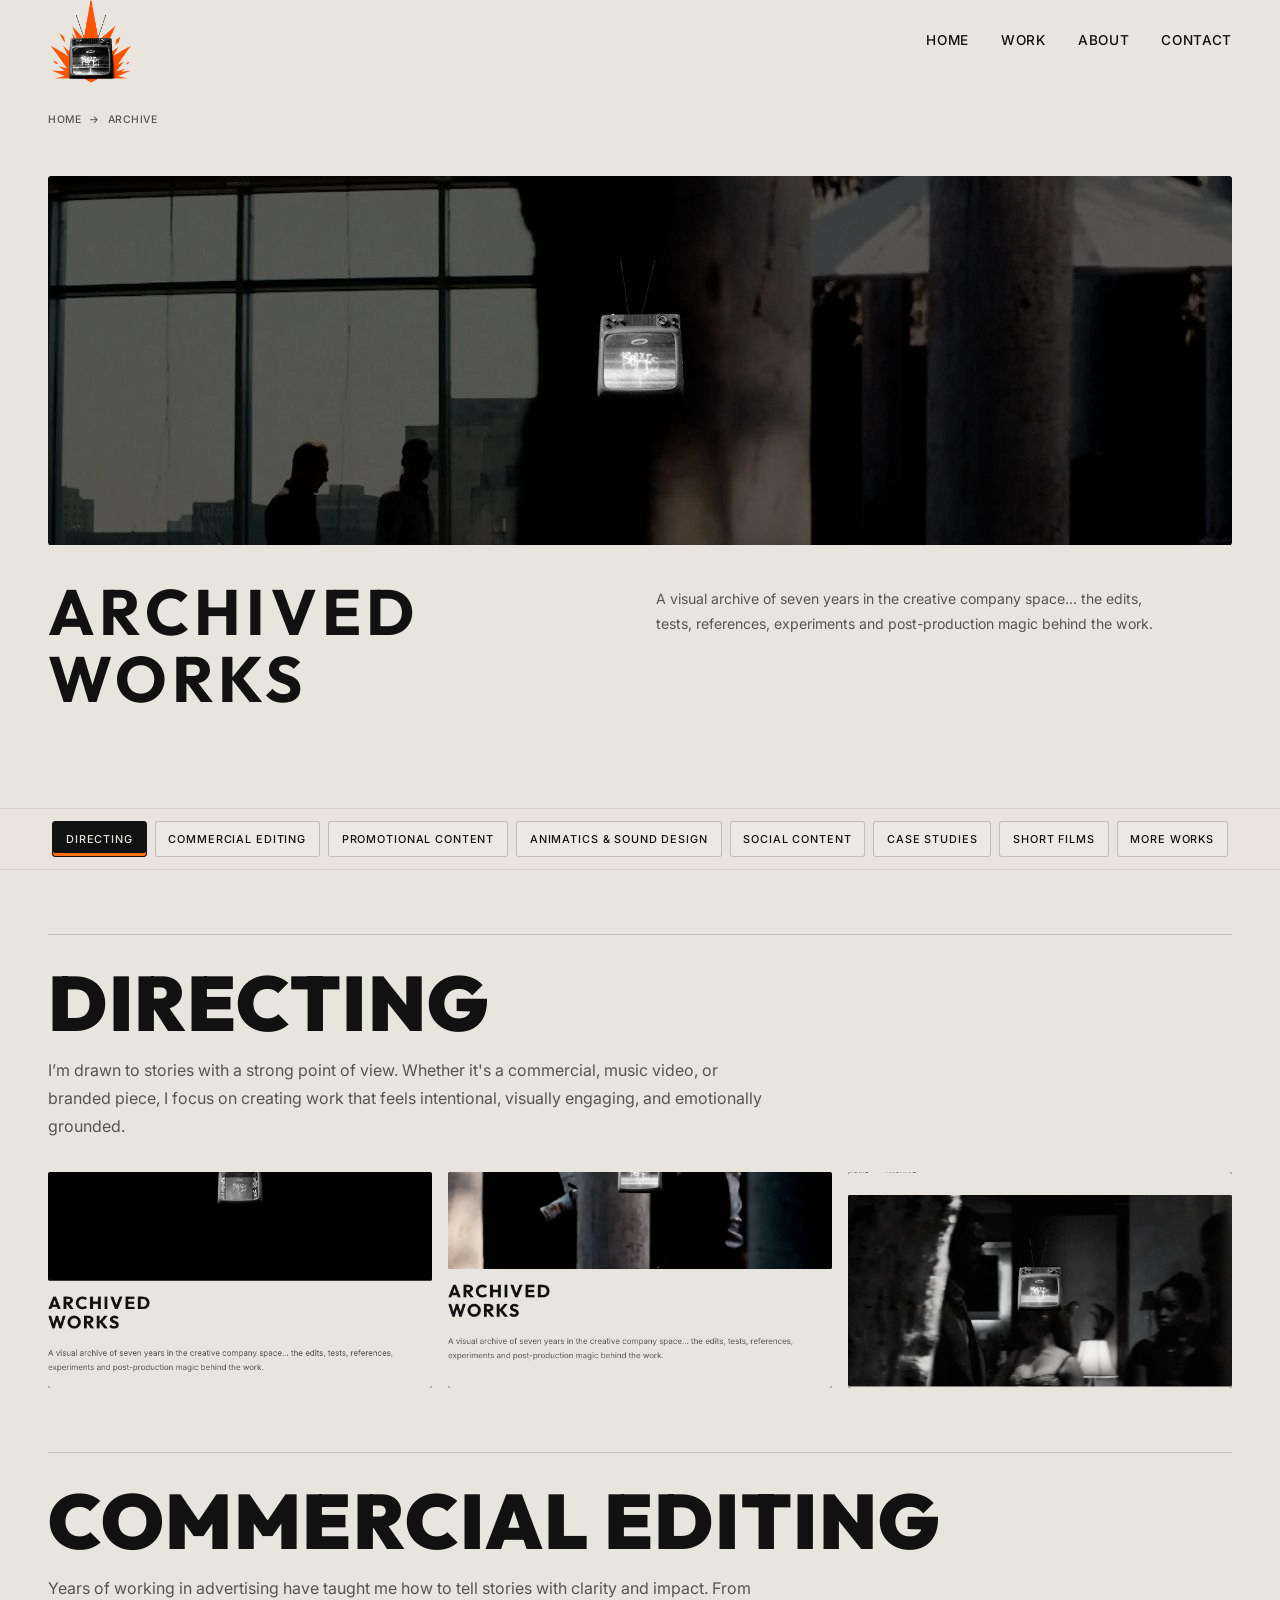
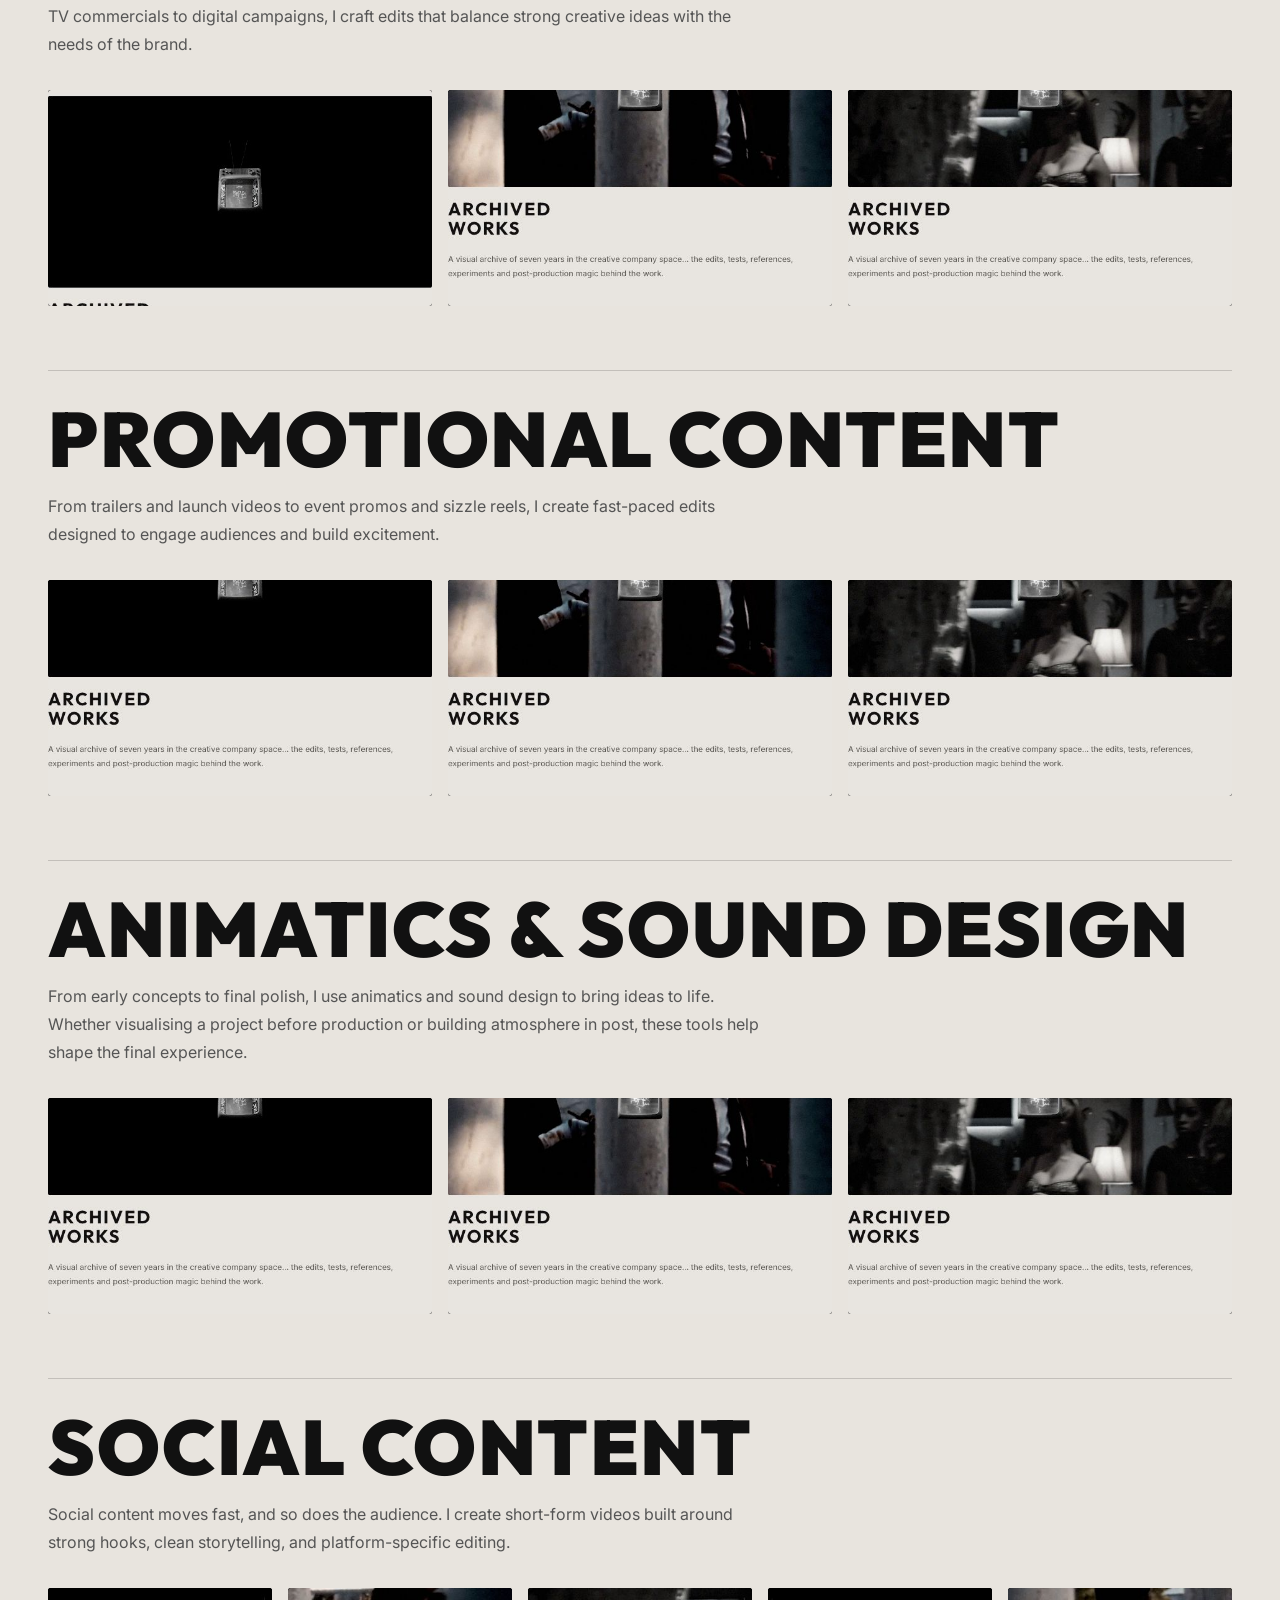
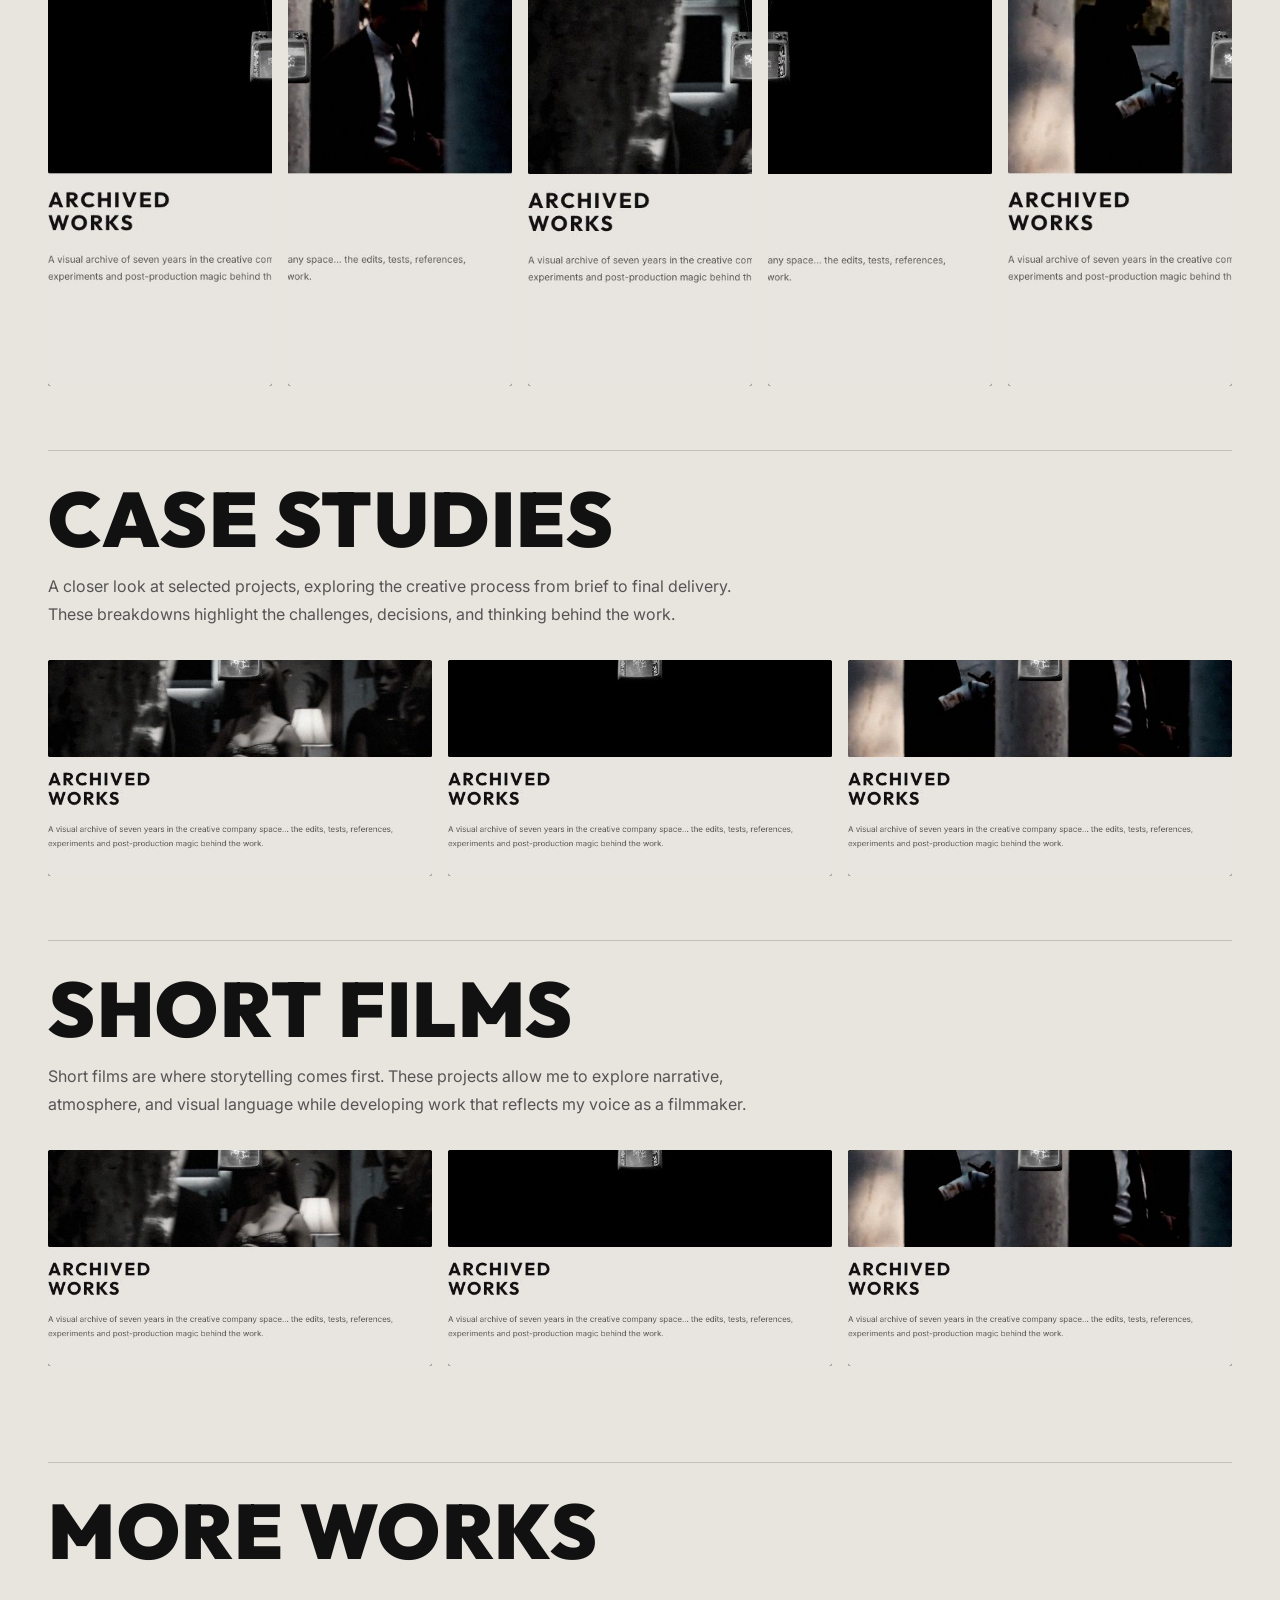
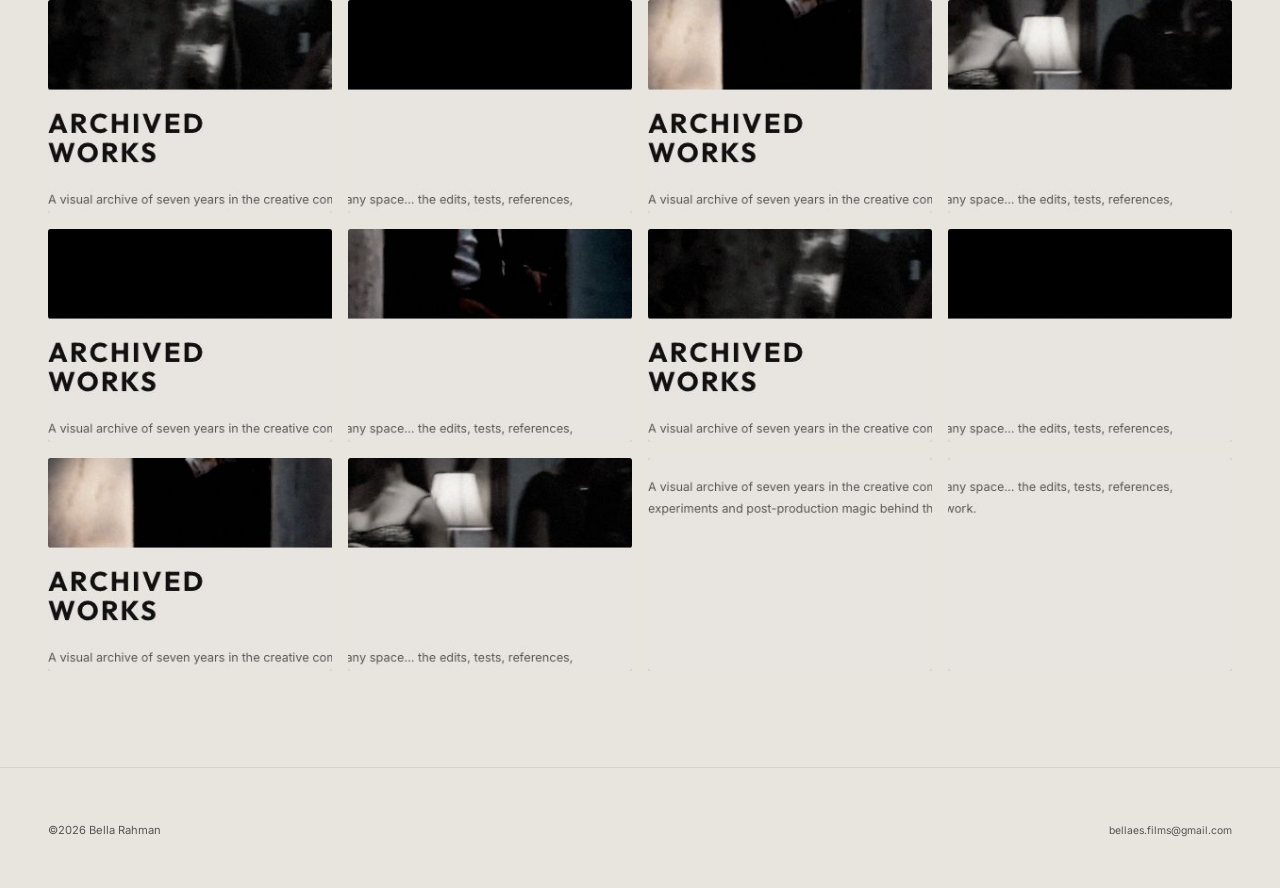
==== commit 6ade8cbe: "y" ====
--- a/archive.html
+++ b/archive.html
@@ -14,7 +14,7 @@
     href="https://fonts.googleapis.com/css2?family=Inter:wght@300;400;500;600&family=Outfit:wght@400;500;600;700;800;900&display=swap"
     rel="stylesheet">
   <link rel="icon" type="image/png" href="assets/images/bellaes-logo-tv-screen-small-favicon.png">
-  <link rel="stylesheet" href="css/archive.css?v=12">
+  <link rel="stylesheet" href="css/archive.css?v=13">
 </head>
 
 <body>
@@ -44,7 +44,7 @@
   <!-- ========== ARCHIVE BANNER ========== -->
   <section class="archive-banner" aria-label="Archive work banner">
     <video class="archive-banner-video" autoplay muted loop playsinline preload="auto"
-      poster="assets/images/video-posters/branding/bellaes-banner-1.png">
+      poster="assets/images/video-posters/branding/bellaes-banner-poster-2.png">
       <source src="assets/video/branding/bellaes-banner-1.mp4" type="video/mp4">
     </video>
   </section>
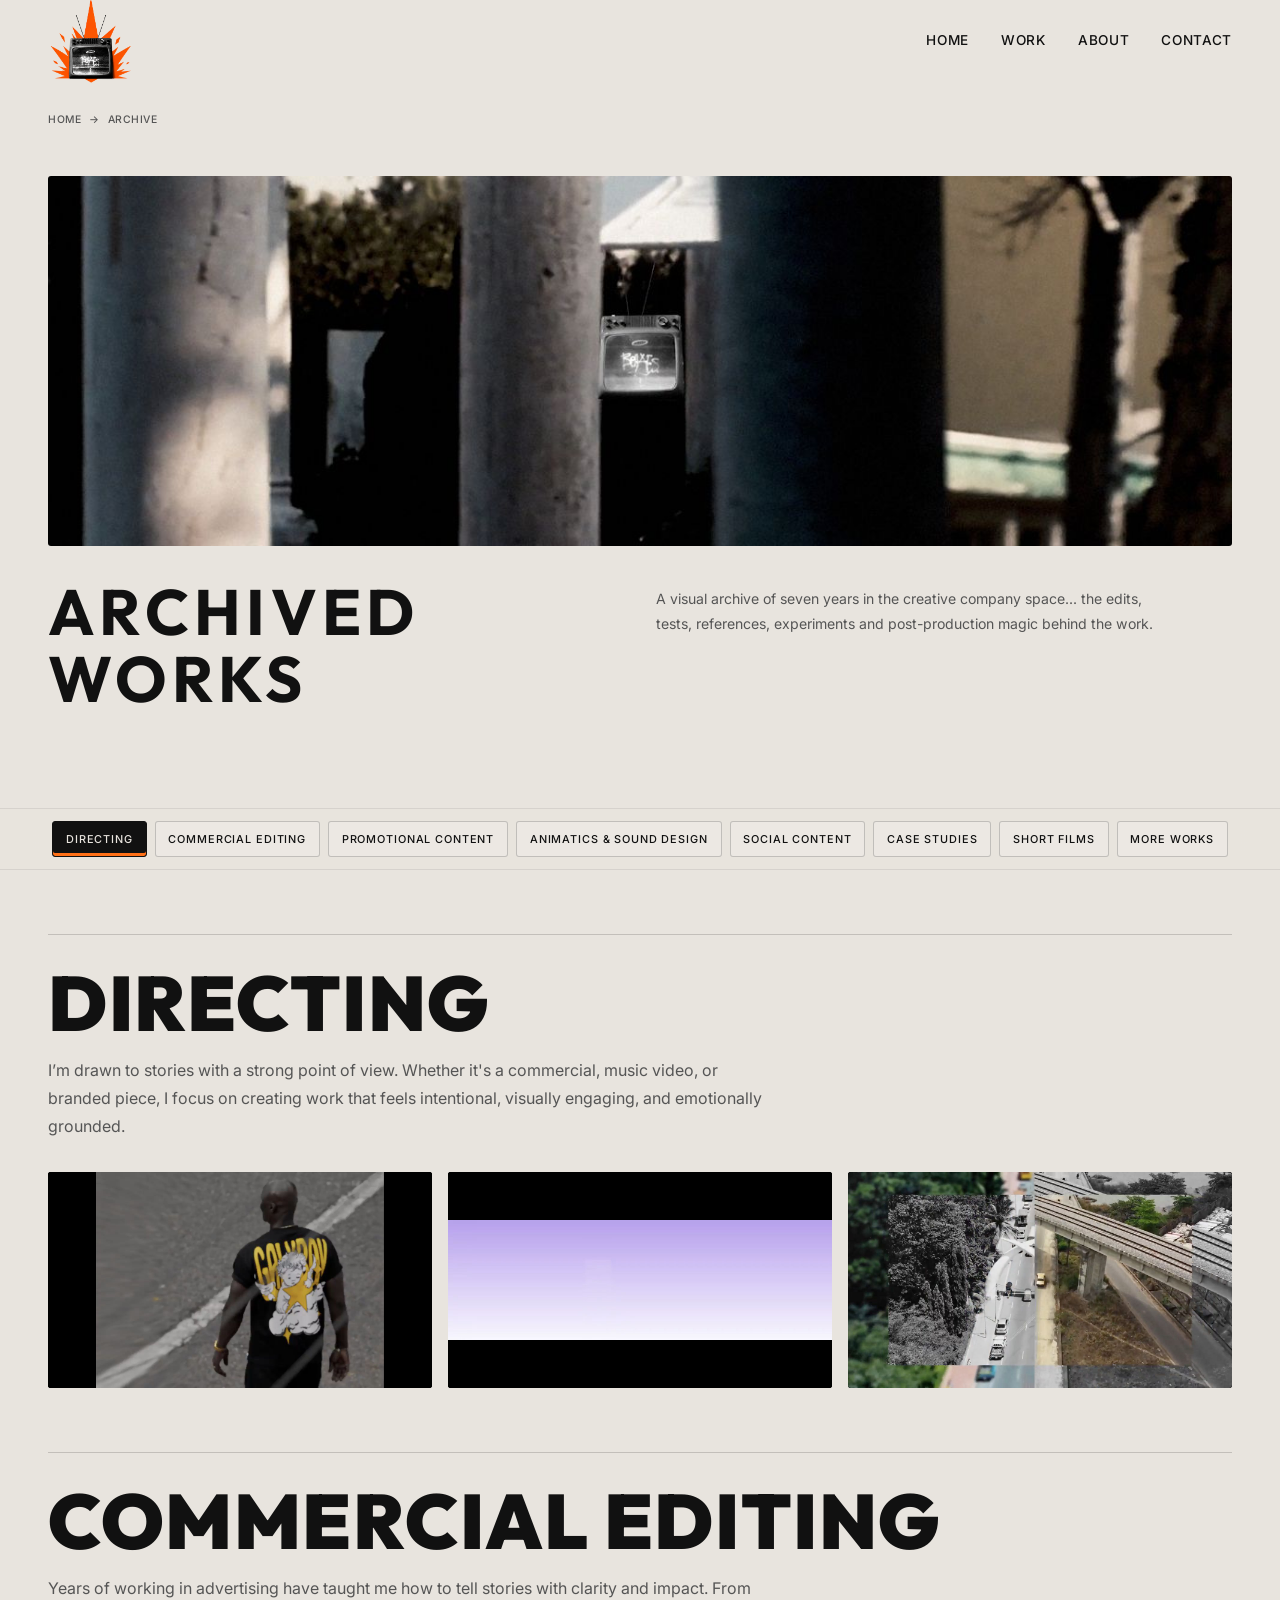
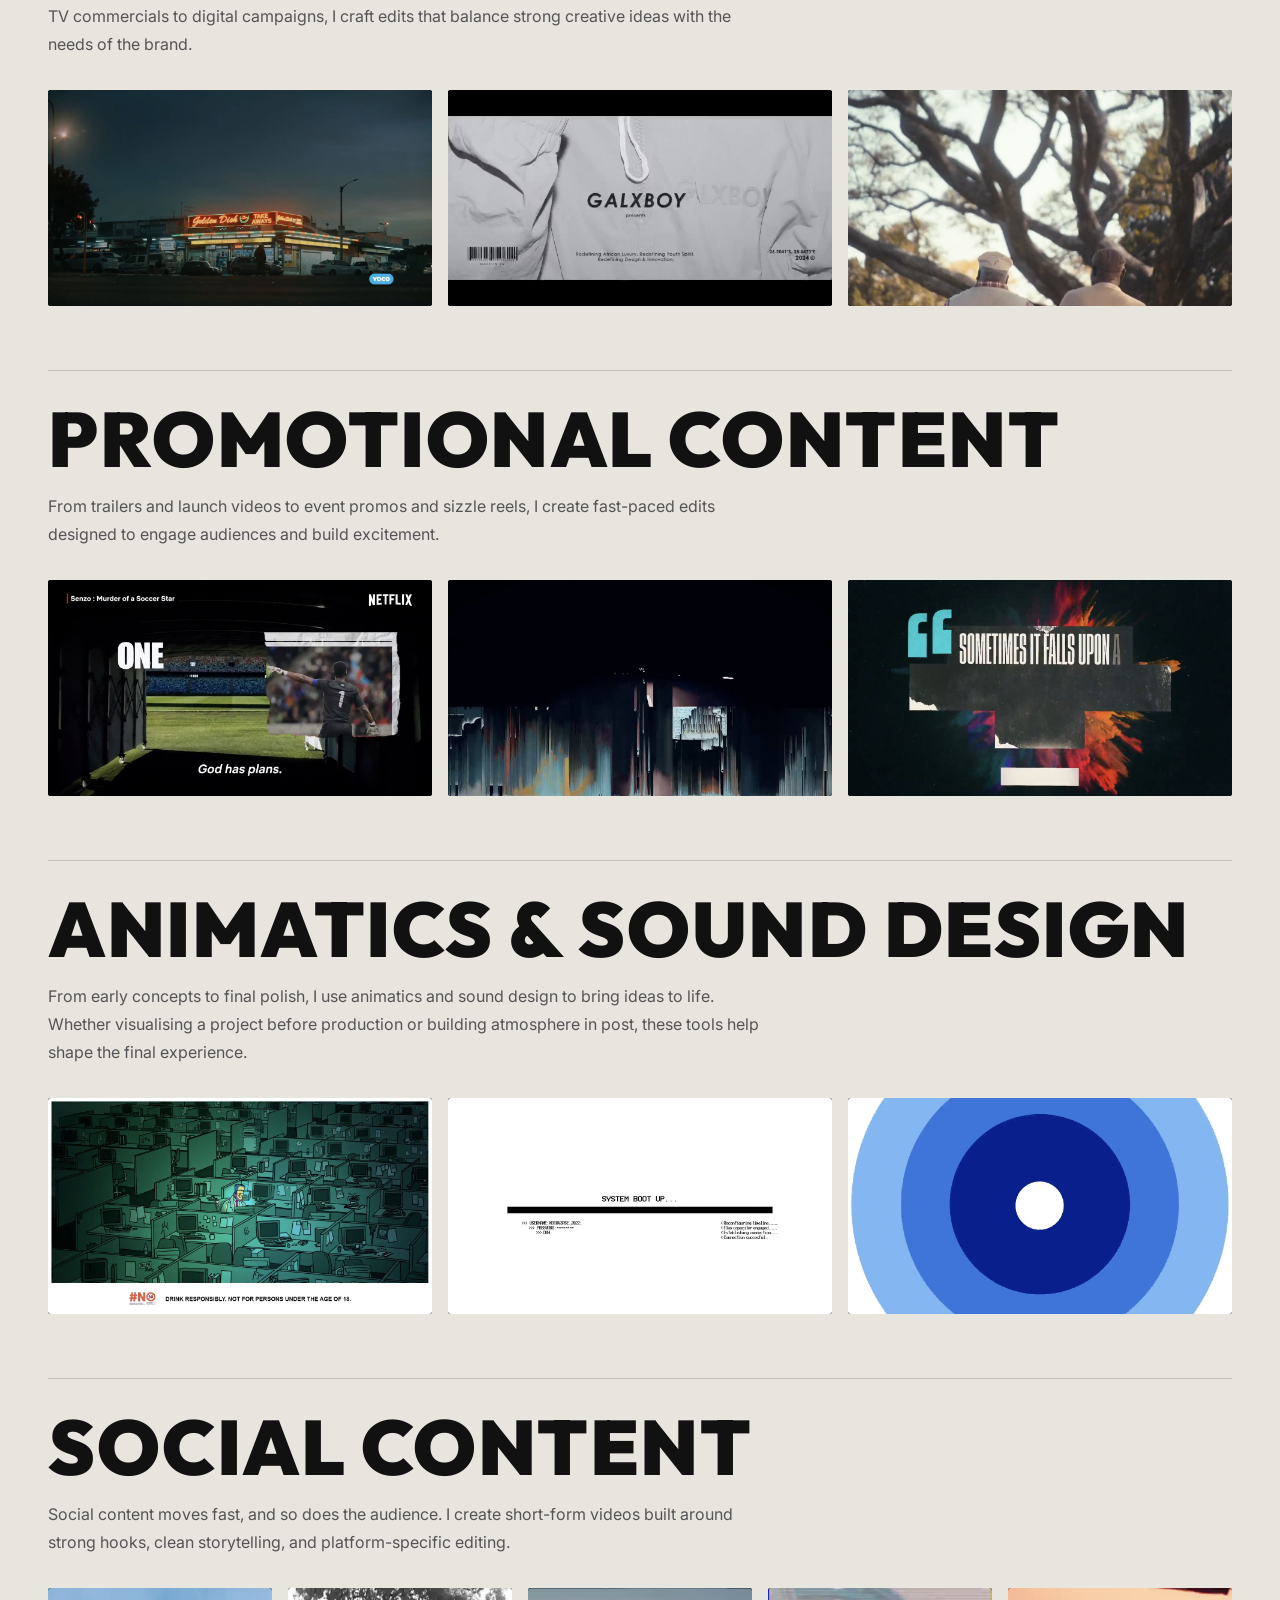
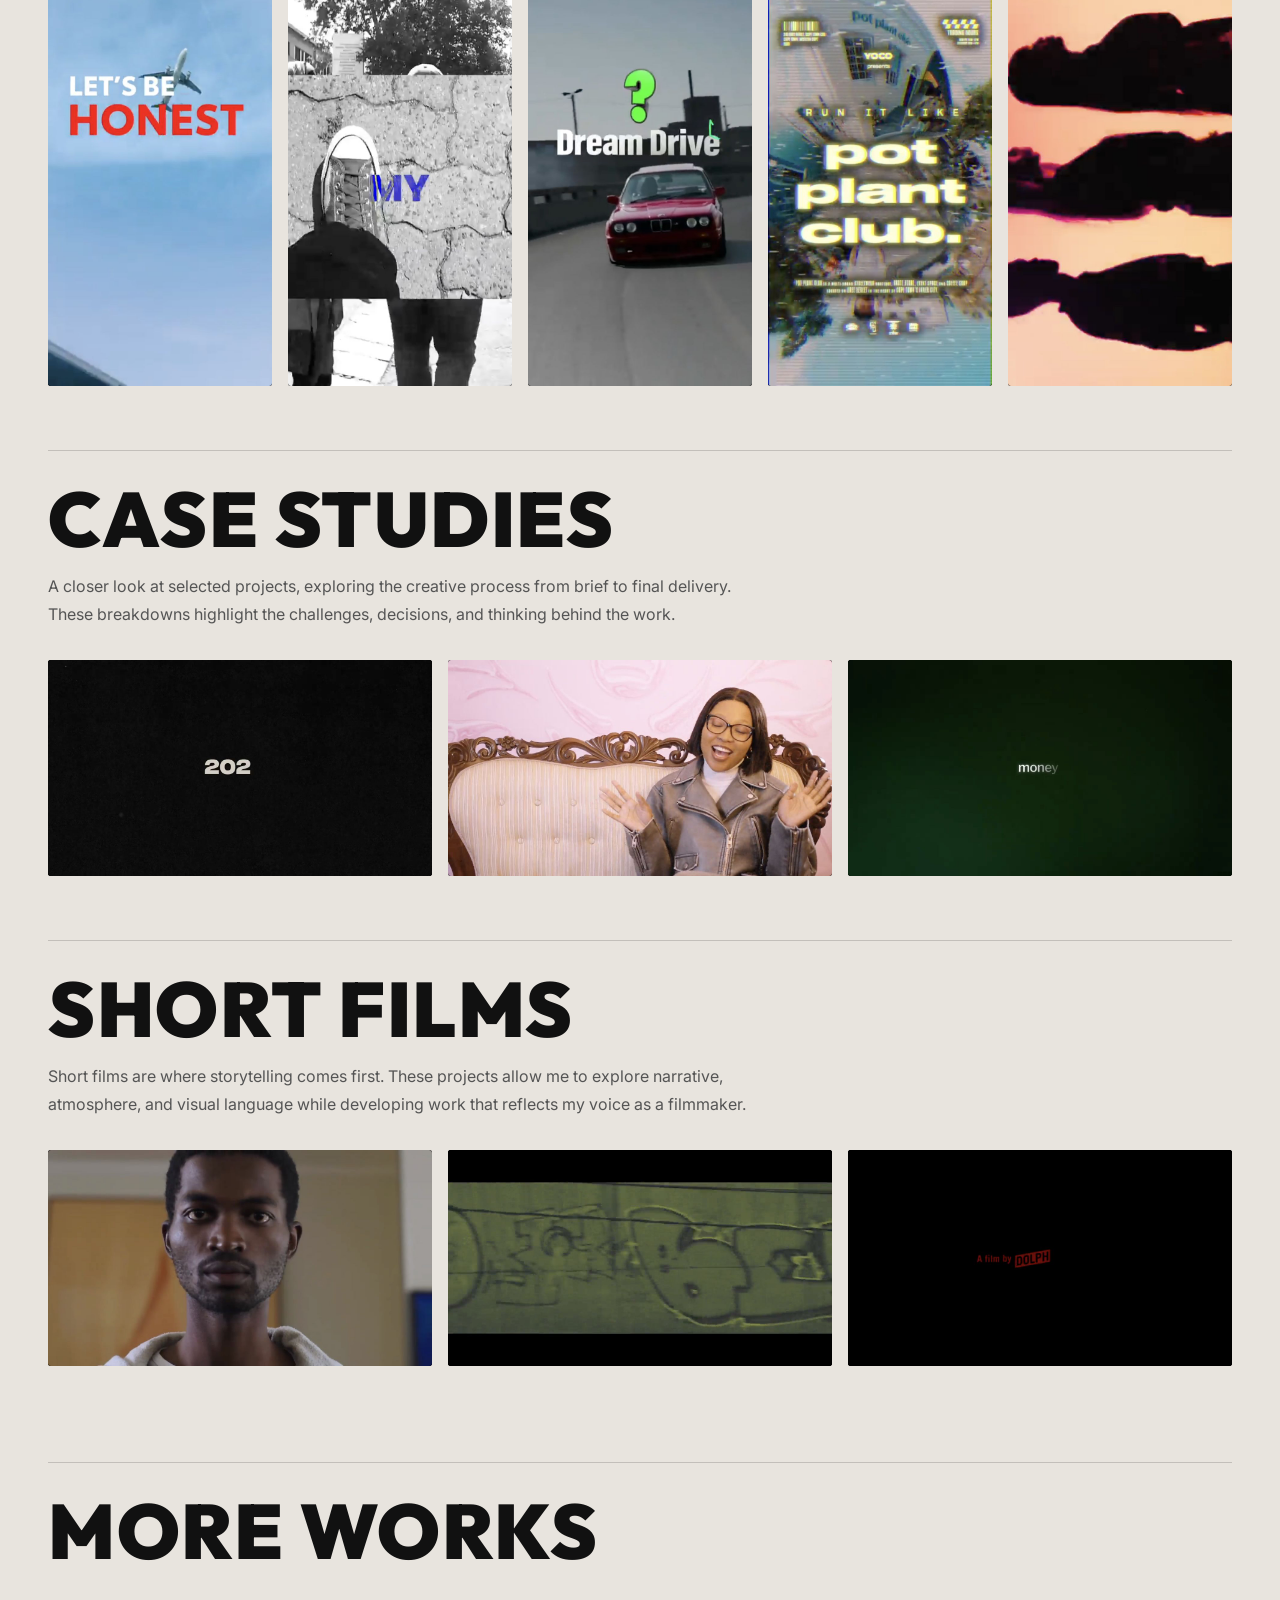
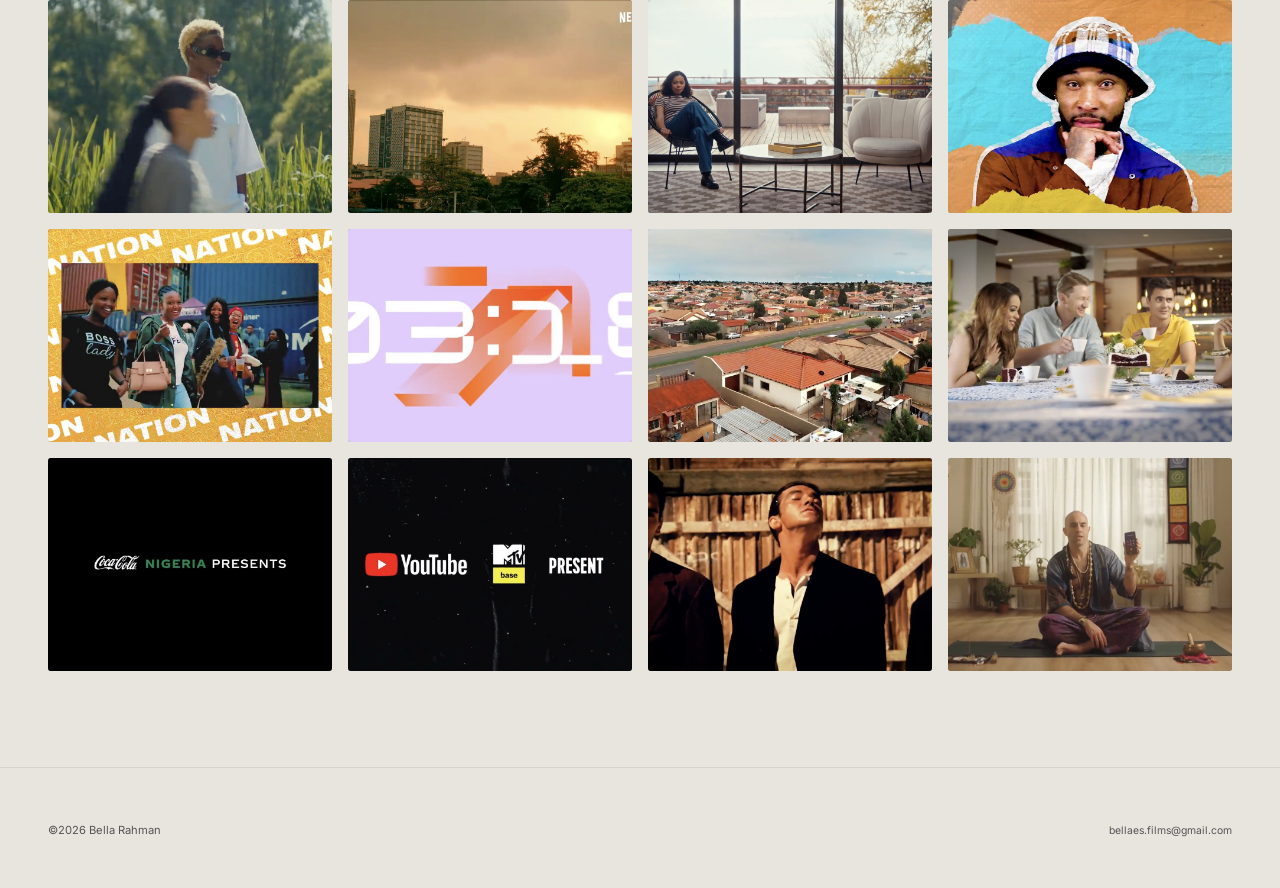
==== commit 7357bd0b: "n" ====
--- a/archive.html
+++ b/archive.html
@@ -44,7 +44,7 @@
   <!-- ========== ARCHIVE BANNER ========== -->
   <section class="archive-banner" aria-label="Archive work banner">
     <video class="archive-banner-video" autoplay muted loop playsinline preload="auto"
-      poster="assets/images/video-posters/branding/bellaes-banner-poster-2.png">
+      poster="assets/images/video-posters/branding/bellaes-banner-poster-2.png?v=3">
       <source src="assets/video/branding/bellaes-banner-1.mp4" type="video/mp4">
     </video>
   </section>
@@ -87,7 +87,7 @@
       <div class="category-work-grid category-work-grid--three" aria-label="Directing work">
         <div class="category-work-item">
           <div class="gallery-thumb category-work-thumb">
-            <video class="gallery-video" muted loop playsinline preload="none" poster="assets/images/video-posters/archive/directing/gxb-is-for-everywhere-online.png">
+            <video class="gallery-video" muted loop playsinline preload="none" poster="assets/images/video-posters/archive/directing/gxb-is-for-everywhere-online.png?v=3">
               <source data-src="assets/video/archive/directing/gxb-is-for-everywhere-online.mp4" type="video/mp4">
             </video>
             <div class="gallery-hover-label">GXB is for Everywhere</div>
@@ -95,7 +95,7 @@
         </div>
         <div class="category-work-item">
           <div class="gallery-thumb category-work-thumb">
-            <video class="gallery-video" muted loop playsinline preload="none" poster="assets/images/video-posters/archive/directing/stitch-summit-launch-online-2.png">
+            <video class="gallery-video" muted loop playsinline preload="none" poster="assets/images/video-posters/archive/directing/stitch-summit-launch-online-2.png?v=3">
               <source data-src="assets/video/archive/directing/stitch-summit-launch-online-2.mp4" type="video/mp4">
             </video>
             <div class="gallery-hover-label">Stitch Summit Launch</div>
@@ -103,7 +103,7 @@
         </div>
         <div class="category-work-item">
           <div class="gallery-thumb category-work-thumb">
-            <video class="gallery-video" muted loop playsinline preload="none" poster="assets/images/video-posters/archive/directing/mtv-base-mega-hits.png">
+            <video class="gallery-video" muted loop playsinline preload="none" poster="assets/images/video-posters/archive/directing/mtv-base-mega-hits.png?v=3">
               <source data-src="assets/video/archive/directing/mtv-base-mega-hits.mp4" type="video/mp4">
             </video>
             <div class="gallery-hover-label">MTV Base Mega Hits</div>
@@ -120,7 +120,7 @@
       <div class="category-work-grid category-work-grid--three" aria-label="Commercial editing work">
         <div class="category-work-item">
           <div class="gallery-thumb category-work-thumb">
-            <video class="gallery-video" muted loop playsinline preload="none" poster="assets/images/video-posters/archive/commercial-editing/yoco-back-the-underdog.png">
+            <video class="gallery-video" muted loop playsinline preload="none" poster="assets/images/video-posters/archive/commercial-editing/yoco-back-the-underdog.png?v=3">
               <source data-src="assets/video/archive/commercial-editing/yoco-back-the-underdog.mp4" type="video/mp4">
             </video>
             <div class="gallery-hover-label">Yoco - Back The Underdog</div>
@@ -128,7 +128,7 @@
         </div>
         <div class="category-work-item">
           <div class="gallery-thumb category-work-thumb">
-            <video class="gallery-video" muted loop playsinline preload="none" poster="assets/images/video-posters/archive/commercial-editing/galxboy-ad-2-mar2024-online.png">
+            <video class="gallery-video" muted loop playsinline preload="none" poster="assets/images/video-posters/archive/commercial-editing/galxboy-ad-2-mar2024-online.png?v=3">
               <source data-src="assets/video/archive/commercial-editing/galxboy-ad-2-mar2024-online.mp4" type="video/mp4">
             </video>
             <div class="gallery-hover-label">Galxboy AD 2</div>
@@ -136,7 +136,7 @@
         </div>
         <div class="category-work-item">
           <div class="gallery-thumb category-work-thumb">
-            <video class="gallery-video" muted loop playsinline preload="none" poster="assets/images/video-posters/archive/commercial-editing/switch-to-iphone-responsive-1080p.png">
+            <video class="gallery-video" muted loop playsinline preload="none" poster="assets/images/video-posters/archive/commercial-editing/switch-to-iphone-responsive-1080p.png?v=3">
               <source data-src="assets/video/archive/commercial-editing/switch-to-iphone-responsive-1080p.mp4" type="video/mp4">
             </video>
             <div class="gallery-hover-label">Switch to iPhone</div>
@@ -153,7 +153,7 @@
       <div class="category-work-grid category-work-grid--three" aria-label="Promotional content work">
         <div class="category-work-item">
           <div class="gallery-thumb category-work-thumb">
-            <video class="gallery-video" muted loop playsinline preload="none" poster="assets/images/video-posters/archive/promotional-content/senzo-murder-of-a-soccer-star-netflix.png">
+            <video class="gallery-video" muted loop playsinline preload="none" poster="assets/images/video-posters/archive/promotional-content/senzo-murder-of-a-soccer-star-netflix.png?v=3">
               <source data-src="assets/video/archive/promotional-content/senzo-murder-of-a-soccer-star-netflix.mp4" type="video/mp4">
             </video>
             <div class="gallery-hover-label">Senzo: Murder of a Soccer Star</div>
@@ -161,7 +161,7 @@
         </div>
         <div class="category-work-item">
           <div class="gallery-thumb category-work-thumb">
-            <video class="gallery-video" muted loop playsinline preload="none" poster="assets/images/video-posters/archive/promotional-content/mtv-base-blaze-the-trail.png">
+            <video class="gallery-video" muted loop playsinline preload="none" poster="assets/images/video-posters/archive/promotional-content/mtv-base-blaze-the-trail.png?v=3">
               <source data-src="assets/video/archive/promotional-content/mtv-base-blaze-the-trail.mp4" type="video/mp4">
             </video>
             <div class="gallery-hover-label">MTV Base Blaze The Trail</div>
@@ -169,7 +169,7 @@
         </div>
         <div class="category-work-item">
           <div class="gallery-thumb category-work-thumb">
-            <video class="gallery-video" muted loop playsinline preload="none" poster="assets/images/video-posters/archive/promotional-content/young-black-and-excellent-bet-2021.png">
+            <video class="gallery-video" muted loop playsinline preload="none" poster="assets/images/video-posters/archive/promotional-content/young-black-and-excellent-bet-2021.png?v=3">
               <source data-src="assets/video/archive/promotional-content/young-black-and-excellent-bet-2021.mp4" type="video/mp4">
             </video>
             <div class="gallery-hover-label">Young Black and Excellent</div>
@@ -186,7 +186,7 @@
       <div class="category-work-grid category-work-grid--three" aria-label="Animatics and sound design work">
         <div class="category-work-item">
           <div class="gallery-thumb category-work-thumb">
-            <video class="gallery-video" muted loop playsinline preload="none" poster="assets/images/video-posters/archive/animatics-sound-design/hunters-tso-mar2023-final-clean.png">
+            <video class="gallery-video" muted loop playsinline preload="none" poster="assets/images/video-posters/archive/animatics-sound-design/hunters-tso-mar2023-final-clean.png?v=3">
               <source data-src="assets/video/archive/animatics-sound-design/hunters-tso-mar2023-final-clean.mp4" type="video/mp4">
             </video>
             <div class="gallery-hover-label">Hunter's TSO</div>
@@ -194,7 +194,7 @@
         </div>
         <div class="category-work-item">
           <div class="gallery-thumb category-work-thumb">
-            <video class="gallery-video" muted loop playsinline preload="none" poster="assets/images/video-posters/archive/animatics-sound-design/metaversal-annual-video-dec2022-final.png">
+            <video class="gallery-video" muted loop playsinline preload="none" poster="assets/images/video-posters/archive/animatics-sound-design/metaversal-annual-video-dec2022-final.png?v=3">
               <source data-src="assets/video/archive/animatics-sound-design/metaversal-annual-video-dec2022-final.mp4" type="video/mp4">
             </video>
             <div class="gallery-hover-label">Metaversal Annual Video</div>
@@ -202,7 +202,7 @@
         </div>
         <div class="category-work-item">
           <div class="gallery-thumb category-work-thumb">
-            <video class="gallery-video" muted loop playsinline preload="none" poster="assets/images/video-posters/archive/animatics-sound-design/luno-tap-into-possibilities-sep2022.png">
+            <video class="gallery-video" muted loop playsinline preload="none" poster="assets/images/video-posters/archive/animatics-sound-design/luno-tap-into-possibilities-sep2022.png?v=3">
               <source data-src="assets/video/archive/animatics-sound-design/luno-tap-into-possibilities-sep2022.mp4" type="video/mp4">
             </video>
             <div class="gallery-hover-label">Luno Tap Into Possibilities</div>
@@ -219,7 +219,7 @@
       <div class="category-work-grid category-work-grid--social" aria-label="Social content work">
         <div class="category-work-item">
           <div class="gallery-thumb category-work-thumb category-work-thumb--portrait">
-            <video class="gallery-video" muted loop playsinline preload="none" poster="assets/images/video-posters/archive/social-content/here-for-convenience-9x16-online-3.png">
+            <video class="gallery-video" muted loop playsinline preload="none" poster="assets/images/video-posters/archive/social-content/here-for-convenience-9x16-online-3.png?v=3">
               <source data-src="assets/video/archive/social-content/here-for-convenience-9x16-online-3.mp4" type="video/mp4">
             </video>
             <div class="gallery-hover-label">Here. For Convenience</div>
@@ -227,7 +227,7 @@
         </div>
         <div class="category-work-item">
           <div class="gallery-thumb category-work-thumb category-work-thumb--portrait">
-            <video class="gallery-video" muted loop playsinline preload="none" poster="assets/images/video-posters/archive/social-content/dolphcore-oct2024-final.png">
+            <video class="gallery-video" muted loop playsinline preload="none" poster="assets/images/video-posters/archive/social-content/dolphcore-oct2024-final.png?v=3">
               <source data-src="assets/video/archive/social-content/dolphcore-oct2024-final.mp4" type="video/mp4">
             </video>
             <div class="gallery-hover-label">Dolphcore</div>
@@ -235,7 +235,7 @@
         </div>
         <div class="category-work-item">
           <div class="gallery-thumb category-work-thumb category-work-thumb--portrait">
-            <video class="gallery-video" muted loop playsinline preload="none" poster="assets/images/video-posters/archive/social-content/dream-drive-how-to-9x16-online-v4.png">
+            <video class="gallery-video" muted loop playsinline preload="none" poster="assets/images/video-posters/archive/social-content/dream-drive-how-to-9x16-online-v4.png?v=3">
               <source data-src="assets/video/archive/social-content/dream-drive-how-to-9x16-online-v4.mp4" type="video/mp4">
             </video>
             <div class="gallery-hover-label">Dream Drive How To</div>
@@ -243,7 +243,7 @@
         </div>
         <div class="category-work-item">
           <div class="gallery-thumb category-work-thumb category-work-thumb--portrait">
-            <video class="gallery-video" muted loop playsinline preload="none" poster="assets/images/video-posters/archive/social-content/ppc-9x16-clean-web-logo.png">
+            <video class="gallery-video" muted loop playsinline preload="none" poster="assets/images/video-posters/archive/social-content/ppc-9x16-clean-web-logo.png?v=3">
               <source data-src="assets/video/archive/social-content/ppc-9x16-clean-web-logo.mp4" type="video/mp4">
             </video>
             <div class="gallery-hover-label">PPC Clean</div>
@@ -251,7 +251,7 @@
         </div>
         <div class="category-work-item">
           <div class="gallery-thumb category-work-thumb category-work-thumb--portrait">
-            <video class="gallery-video" muted loop playsinline preload="none" poster="assets/images/video-posters/archive/social-content/reboost-hero-30s-online-9x16.png">
+            <video class="gallery-video" muted loop playsinline preload="none" poster="assets/images/video-posters/archive/social-content/reboost-hero-30s-online-9x16.png?v=3">
               <source data-src="assets/video/archive/social-content/reboost-hero-30s-online-9x16.mp4" type="video/mp4">
             </video>
             <div class="gallery-hover-label">Reboost Hero</div>
@@ -268,7 +268,7 @@
       <div class="category-work-grid category-work-grid--three" aria-label="Case studies work">
         <div class="category-work-item">
           <div class="gallery-thumb category-work-thumb">
-            <video class="gallery-video" muted loop playsinline preload="none" poster="assets/images/video-posters/archive/case-studies/yoco-we-the-underdog-case-study-jul2022-final-v2.png">
+            <video class="gallery-video" muted loop playsinline preload="none" poster="assets/images/video-posters/archive/case-studies/yoco-we-the-underdog-case-study-jul2022-final-v2.png?v=3">
               <source data-src="assets/video/archive/case-studies/yoco-we-the-underdog-case-study-jul2022-final-v2.mp4" type="video/mp4">
             </video>
             <div class="gallery-hover-label">Yoco - We The Underdog</div>
@@ -276,7 +276,7 @@
         </div>
         <div class="category-work-item">
           <div class="gallery-thumb category-work-thumb">
-            <video class="gallery-video" muted loop playsinline preload="none" poster="assets/images/video-posters/archive/case-studies/spotify-mom-online-v1.png">
+            <video class="gallery-video" muted loop playsinline preload="none" poster="assets/images/video-posters/archive/case-studies/spotify-mom-online-v1.png?v=3">
               <source data-src="assets/video/archive/case-studies/spotify-mom-online-v1.mp4" type="video/mp4">
             </video>
             <div class="gallery-hover-label">Spotify MOM</div>
@@ -284,7 +284,7 @@
         </div>
         <div class="category-work-item">
           <div class="gallery-thumb category-work-thumb">
-            <video class="gallery-video" muted loop playsinline preload="none" poster="assets/images/video-posters/archive/case-studies/nedbank-case-study-online.png">
+            <video class="gallery-video" muted loop playsinline preload="none" poster="assets/images/video-posters/archive/case-studies/nedbank-case-study-online.png?v=3">
               <source data-src="assets/video/archive/case-studies/nedbank-case-study-online.mp4" type="video/mp4">
             </video>
             <div class="gallery-hover-label">Nedbank Case Study</div>
@@ -301,7 +301,7 @@
       <div class="category-work-grid category-work-grid--three" aria-label="Short films work">
         <div class="category-work-item">
           <div class="gallery-thumb category-work-thumb">
-            <video class="gallery-video" muted loop playsinline preload="none" poster="assets/images/video-posters/archive/short-films/deadline-at-5-online.png">
+            <video class="gallery-video" muted loop playsinline preload="none" poster="assets/images/video-posters/archive/short-films/deadline-at-5-online.png?v=3">
               <source data-src="assets/video/archive/short-films/deadline-at-5-online.mp4" type="video/mp4">
             </video>
             <div class="gallery-hover-label">Deadline @ 5</div>
@@ -309,7 +309,7 @@
         </div>
         <div class="category-work-item">
           <div class="gallery-thumb category-work-thumb">
-            <video class="gallery-video" muted loop playsinline preload="none" poster="assets/images/video-posters/archive/short-films/gxb-the-heist-4min-online-mtv-v2.png">
+            <video class="gallery-video" muted loop playsinline preload="none" poster="assets/images/video-posters/archive/short-films/gxb-the-heist-4min-online-mtv-v2.png?v=3">
               <source data-src="assets/video/archive/short-films/gxb-the-heist-4min-online-mtv-v2.mp4" type="video/mp4">
             </video>
             <div class="gallery-hover-label">GXB The Heist</div>
@@ -317,7 +317,7 @@
         </div>
         <div class="category-work-item">
           <div class="gallery-thumb category-work-thumb">
-            <video class="gallery-video" muted loop playsinline preload="none" poster="assets/images/video-posters/archive/short-films/ifhj-online-2.png">
+            <video class="gallery-video" muted loop playsinline preload="none" poster="assets/images/video-posters/archive/short-films/ifhj-online-2.png?v=3">
               <source data-src="assets/video/archive/short-films/ifhj-online-2.mp4" type="video/mp4">
             </video>
             <div class="gallery-hover-label">IFHJ</div>
@@ -333,7 +333,7 @@
     <div class="archive-gallery-grid">
       <div class="gallery-item reveal" data-index="1">
         <div class="gallery-thumb">
-          <video class="gallery-video" muted loop playsinline preload="none" poster="assets/images/video-posters/archive/more-works/galxboy-ad-1-mar2024-online.png">
+          <video class="gallery-video" muted loop playsinline preload="none" poster="assets/images/video-posters/archive/more-works/galxboy-ad-1-mar2024-online.png?v=3">
             <source data-src="assets/video/archive/more-works/galxboy-ad-1-mar2024-online.mp4" type="video/mp4">
           </video>
           <div class="gallery-hover-label">Galxboy AD 1</div>
@@ -342,7 +342,7 @@
 
       <div class="gallery-item reveal" data-index="2">
         <div class="gallery-thumb">
-          <video class="gallery-video" muted loop playsinline preload="none" poster="assets/images/video-posters/archive/more-works/nollywood-is-home-netflix-nov2021-master-final.png">
+          <video class="gallery-video" muted loop playsinline preload="none" poster="assets/images/video-posters/archive/more-works/nollywood-is-home-netflix-nov2021-master-final.png?v=3">
             <source data-src="assets/video/archive/more-works/nollywood-is-home-netflix-nov2021-master-final.mp4" type="video/mp4">
           </video>
           <div class="gallery-hover-label">Nollywood is Home</div>
@@ -351,7 +351,7 @@
 
       <div class="gallery-item reveal" data-index="3">
         <div class="gallery-thumb">
-          <video class="gallery-video" muted loop playsinline preload="none" poster="assets/images/video-posters/archive/more-works/switch-to-iphone-1080p.png">
+          <video class="gallery-video" muted loop playsinline preload="none" poster="assets/images/video-posters/archive/more-works/switch-to-iphone-1080p.png?v=3">
             <source data-src="assets/video/archive/more-works/switch-to-iphone-1080p.mp4" type="video/mp4">
           </video>
           <div class="gallery-hover-label">Switch to iPhone</div>
@@ -360,7 +360,7 @@
 
       <div class="gallery-item reveal" data-index="4">
         <div class="gallery-thumb">
-          <video class="gallery-video" muted loop playsinline preload="none" poster="assets/images/video-posters/archive/more-works/squad-deep-vj-theme-piece.png">
+          <video class="gallery-video" muted loop playsinline preload="none" poster="assets/images/video-posters/archive/more-works/squad-deep-vj-theme-piece.png?v=3">
             <source data-src="assets/video/archive/more-works/squad-deep-vj-theme-piece.mp4" type="video/mp4">
           </video>
           <div class="gallery-hover-label">Squad Deep VJ Theme Piece</div>
@@ -369,7 +369,7 @@
 
       <div class="gallery-item reveal" data-index="5">
         <div class="gallery-thumb">
-          <video class="gallery-video" muted loop playsinline preload="none" poster="assets/images/video-posters/archive/more-works/vivo-nation-promo-final-update-2020.png">
+          <video class="gallery-video" muted loop playsinline preload="none" poster="assets/images/video-posters/archive/more-works/vivo-nation-promo-final-update-2020.png?v=3">
             <source data-src="assets/video/archive/more-works/vivo-nation-promo-final-update-2020.mp4" type="video/mp4">
           </video>
           <div class="gallery-hover-label">Vivo Nation Promo</div>
@@ -378,7 +378,7 @@
 
       <div class="gallery-item reveal" data-index="6">
         <div class="gallery-thumb">
-          <video class="gallery-video" muted loop playsinline preload="none" poster="assets/images/video-posters/archive/more-works/stitch-elevate-launch-online-final.png">
+          <video class="gallery-video" muted loop playsinline preload="none" poster="assets/images/video-posters/archive/more-works/stitch-elevate-launch-online-final.png?v=3">
             <source data-src="assets/video/archive/more-works/stitch-elevate-launch-online-final.mp4" type="video/mp4">
           </video>
           <div class="gallery-hover-label">Stitch Elevate Launch</div>
@@ -387,7 +387,7 @@
 
       <div class="gallery-item reveal" data-index="7">
         <div class="gallery-thumb">
-          <video class="gallery-video" muted loop playsinline preload="none" poster="assets/images/video-posters/archive/more-works/sabc-1-summer-2019.png">
+          <video class="gallery-video" muted loop playsinline preload="none" poster="assets/images/video-posters/archive/more-works/sabc-1-summer-2019.png?v=3">
             <source data-src="assets/video/archive/more-works/sabc-1-summer-2019.mp4" type="video/mp4">
           </video>
           <div class="gallery-hover-label">SABC 1 Summer</div>
@@ -396,7 +396,7 @@
 
       <div class="gallery-item reveal" data-index="8">
         <div class="gallery-thumb">
-          <video class="gallery-video" muted loop playsinline preload="none" poster="assets/images/video-posters/archive/more-works/sabc-2-tvc-2019.png">
+          <video class="gallery-video" muted loop playsinline preload="none" poster="assets/images/video-posters/archive/more-works/sabc-2-tvc-2019.png?v=3">
             <source data-src="assets/video/archive/more-works/sabc-2-tvc-2019.mp4" type="video/mp4">
           </video>
           <div class="gallery-hover-label">SABC 2 TVC</div>
@@ -405,7 +405,7 @@
 
       <div class="gallery-item reveal" data-index="9">
         <div class="gallery-thumb">
-          <video class="gallery-video" muted loop playsinline preload="none" poster="assets/images/video-posters/archive/more-works/coca-cola-nigerias-national-anthem.png">
+          <video class="gallery-video" muted loop playsinline preload="none" poster="assets/images/video-posters/archive/more-works/coca-cola-nigerias-national-anthem.png?v=3">
             <source data-src="assets/video/archive/more-works/coca-cola-nigerias-national-anthem.mp4" type="video/mp4">
           </video>
           <div class="gallery-hover-label">Coca-Cola Nigeria's National Anthem</div>
@@ -414,7 +414,7 @@
 
       <div class="gallery-item reveal" data-index="10">
         <div class="gallery-thumb">
-          <video class="gallery-video" muted loop playsinline preload="none" poster="assets/images/video-posters/archive/more-works/africa-day-benefit-concert-gfx-sep2020-final.png">
+          <video class="gallery-video" muted loop playsinline preload="none" poster="assets/images/video-posters/archive/more-works/africa-day-benefit-concert-gfx-sep2020-final.png?v=3">
             <source data-src="assets/video/archive/more-works/africa-day-benefit-concert-gfx-sep2020-final.mp4" type="video/mp4">
           </video>
           <div class="gallery-hover-label">Africa Day Benefit Concert</div>
@@ -423,7 +423,7 @@
 
       <div class="gallery-item reveal" data-index="11">
         <div class="gallery-thumb">
-          <video class="gallery-video" muted loop playsinline preload="none" poster="assets/images/video-posters/archive/more-works/friday-movies-action-nights-jun2020-master.png">
+          <video class="gallery-video" muted loop playsinline preload="none" poster="assets/images/video-posters/archive/more-works/friday-movies-action-nights-jun2020-master.png?v=3">
             <source data-src="assets/video/archive/more-works/friday-movies-action-nights-jun2020-master.mp4" type="video/mp4">
           </video>
           <div class="gallery-hover-label">Friday Movies Action Nights</div>
@@ -432,7 +432,7 @@
 
       <div class="gallery-item reveal" data-index="12">
         <div class="gallery-thumb">
-          <video class="gallery-video" muted loop playsinline preload="none" poster="assets/images/video-posters/archive/more-works/naked-on-hold-yoga-1080p-2.png">
+          <video class="gallery-video" muted loop playsinline preload="none" poster="assets/images/video-posters/archive/more-works/naked-on-hold-yoga-1080p-2.png?v=3">
             <source data-src="assets/video/archive/more-works/naked-on-hold-yoga-1080p-2.mp4" type="video/mp4">
           </video>
           <div class="gallery-hover-label">Naked On Hold Yoga</div>
